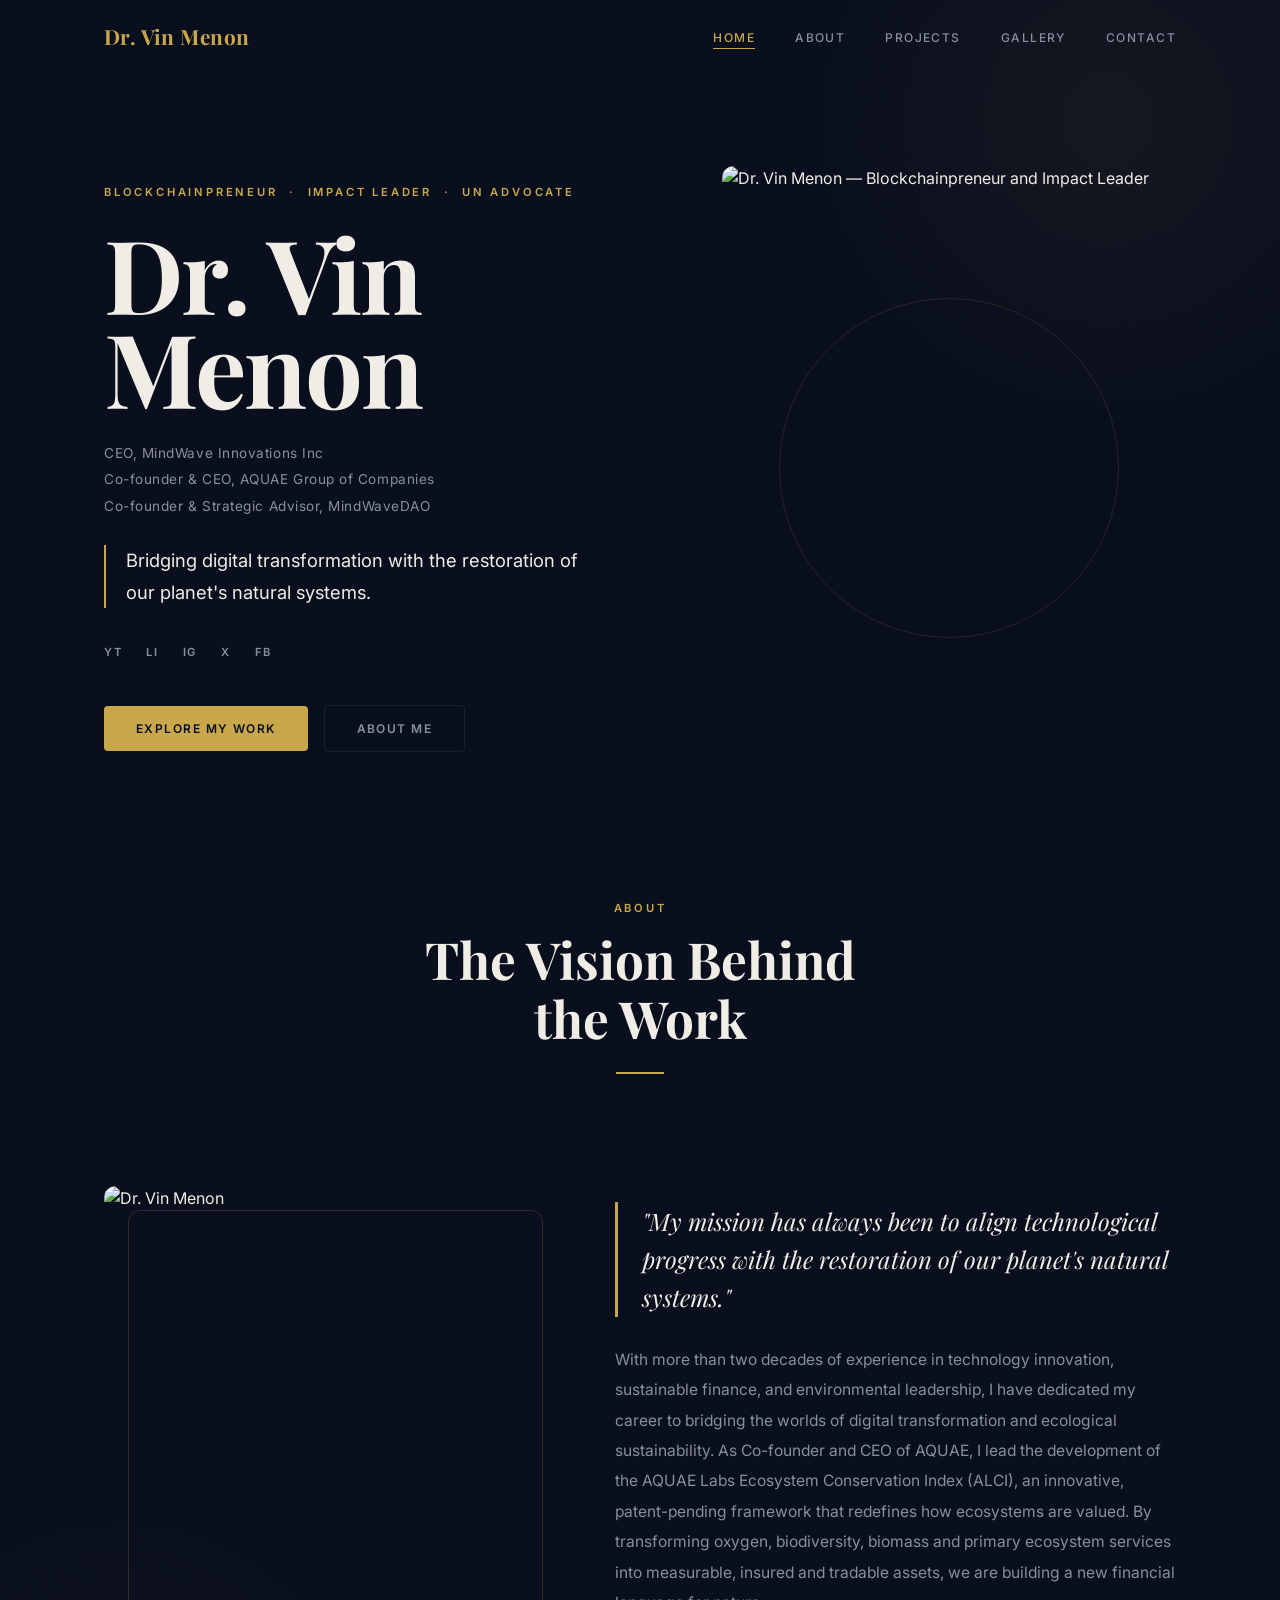
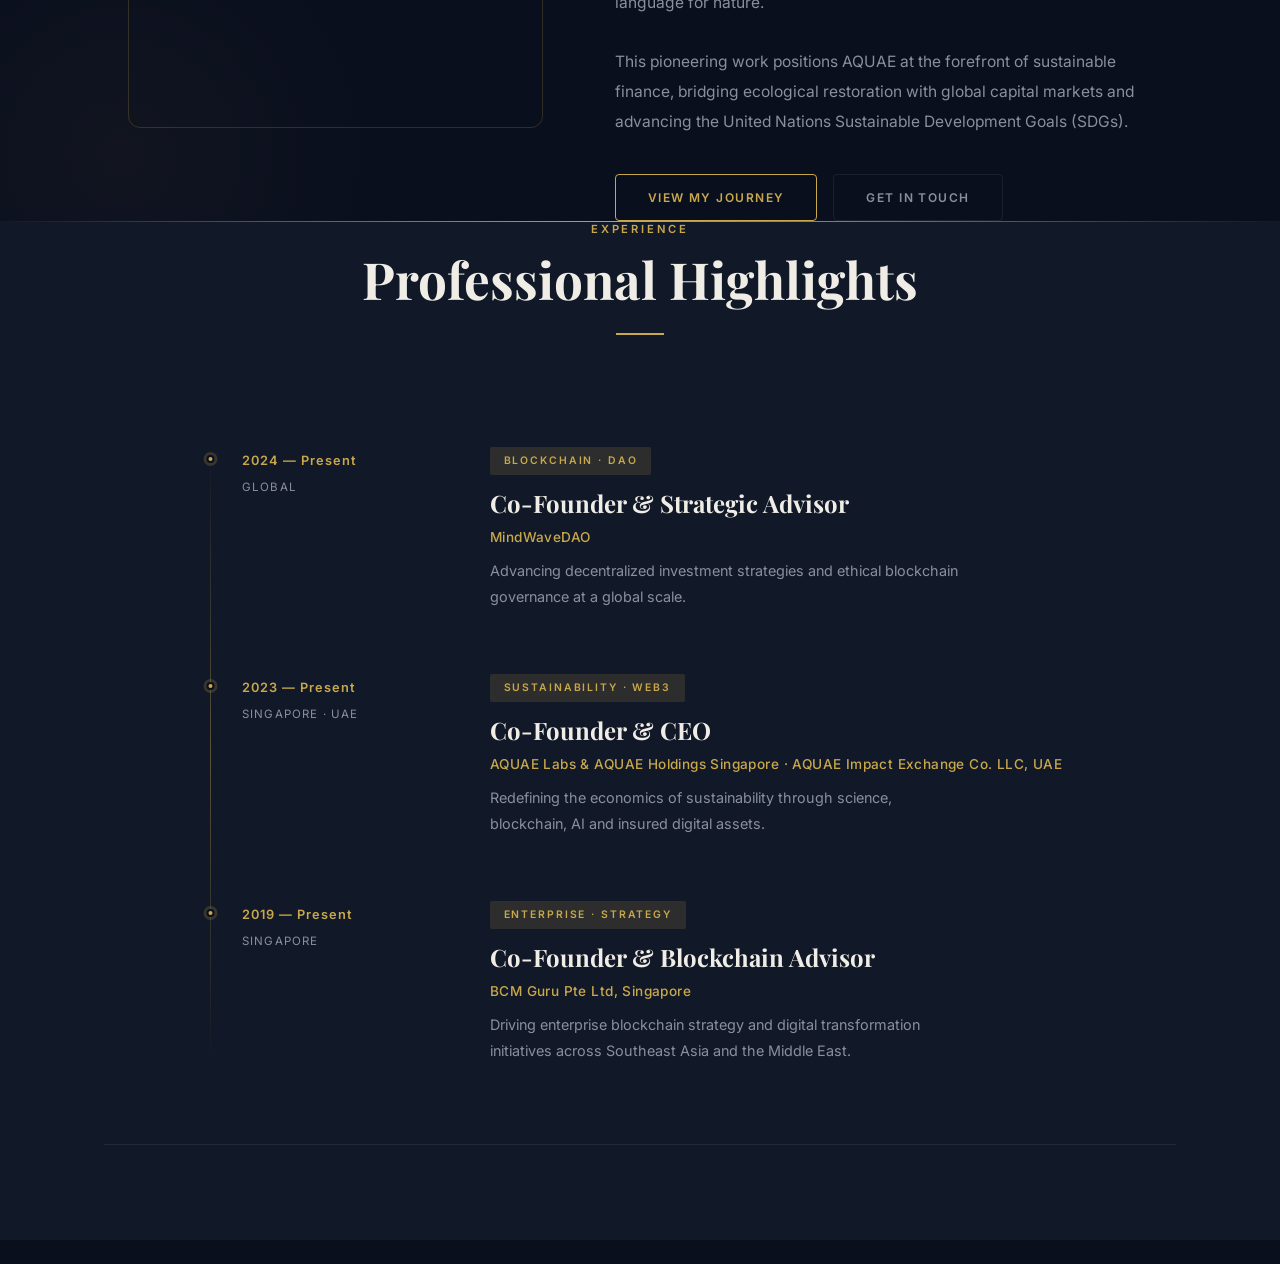
==== index.html @ 0d219081 "feat: add about section and professional highlights with timeline layout" ====
<!-- Dr. Vin Menon Website — index.html -->
<!-- Django template conversion: update links and static paths later -->
<!DOCTYPE html>
<html lang="en">
<head>
  <meta charset="UTF-8">
  <meta name="viewport" content="width=device-width, initial-scale=1.0">
  <meta name="description" content="Dr. Vin Menon — Blockchainpreneur, Impact Leader, and UN Advocate bridging digital transformation with ecological sustainability.">
  <title>Dr. Vin Menon</title>
  <link rel="stylesheet" href="css/base.css">
  <link rel="stylesheet" href="css/layout.css">
  <link rel="stylesheet" href="css/components.css">
  <link rel="stylesheet" href="css/sections.css">
  <link rel="stylesheet" href="css/animations.css">
</head>
<body>

  <header id="site-header">
    <nav class="navbar">
      <div class="navbar__inner container flex-between">

        <a href="index.html" class="navbar__logo">
          Dr. Vin Menon
        </a>

        <ul class="navbar__links">
          <li><a href="#hero" class="navbar__link">Home</a></li>
          <li><a href="#about" class="navbar__link">About</a></li>
          <li><a href="#projects" class="navbar__link">Projects</a></li>
          <li><a href="#gallery" class="navbar__link">Gallery</a></li>
          <li><a href="#site-footer" class="navbar__link">Contact</a></li>
        </ul>

        <button class="navbar__toggle" aria-label="Toggle menu"
        aria-expanded="false">
          <span></span>
          <span></span>
          <span></span>
        </button>

      </div>
    </nav>
  </header>

  <main>

    <section id="hero">
      <div class="hero__inner container">

        <div class="hero__content">

          <span class="hero__eyebrow section-label">
            Blockchainpreneur &nbsp;·&nbsp; Impact Leader &nbsp;·&nbsp; UN Advocate
          </span>

          <h1 class="hero__name">
            Dr. Vin<br>Menon
          </h1>

          <div class="hero__roles">
            <p>CEO, MindWave Innovations Inc</p>
            <p>Co-founder &amp; CEO, AQUAE Group of Companies</p>
            <p>Co-founder &amp; Strategic Advisor, MindWaveDAO</p>
          </div>

          <p class="hero__tagline">
            Bridging digital transformation with the restoration
            of our planet's natural systems.
          </p>

          <div class="hero__socials">
            <a href="https://youtube.com" target="_blank"
               rel="noopener" class="hero__social-link"
               aria-label="YouTube">YT</a>
            <a href="https://linkedin.com" target="_blank"
               rel="noopener" class="hero__social-link"
               aria-label="LinkedIn">LI</a>
            <a href="https://instagram.com" target="_blank"
               rel="noopener" class="hero__social-link"
               aria-label="Instagram">IG</a>
            <a href="https://x.com" target="_blank"
               rel="noopener" class="hero__social-link"
               aria-label="X">X</a>
            <a href="https://facebook.com" target="_blank"
               rel="noopener" class="hero__social-link"
               aria-label="Facebook">FB</a>
          </div>

          <div class="hero__cta">
            <a href="#projects" class="btn btn--primary">Explore My Work</a>
            <a href="#about" class="btn btn--ghost">About Me</a>
          </div>

        </div>

        <div class="hero__visual">
          <div class="hero__image-frame image-frame">
            <img
              src="assets/images/hero/portrait.jpg"
              alt="Dr. Vin Menon — Blockchainpreneur and Impact Leader"
            >
          </div>
          <div class="hero__accent-ring"></div>
        </div>

      </div>
    </section>

    <section id="about">
      <div class="about__inner container">

        <div class="about__header reveal-group">
          <span class="section-label reveal">About</span>
          <h2 class="section-title reveal">The Vision Behind<br>the Work</h2>
          <div class="divider reveal"></div>
        </div>

        <div class="about__body">

          <div class="about__image reveal">
            <div class="image-frame">
              <img
                src="assets/images/about/photo.jpg"
                alt="Dr. Vin Menon"
              >
            </div>
          </div>

          <div class="about__text">

            <blockquote class="about__pull-quote reveal">
              "My mission has always been to align technological
              progress with the restoration of our planet's
              natural systems."
            </blockquote>

            <p class="about__bio reveal">
              With more than two decades of experience in technology
              innovation, sustainable finance, and environmental
              leadership, I have dedicated my career to bridging
              the worlds of digital transformation and ecological
              sustainability. As Co-founder and CEO of AQUAE, I lead
              the development of the AQUAE Labs Ecosystem Conservation
              Index (ALCI), an innovative, patent-pending framework
              that redefines how ecosystems are valued. By transforming
              oxygen, biodiversity, biomass and primary ecosystem
              services into measurable, insured and tradable assets,
              we are building a new financial language for nature.
            </p>

            <p class="about__bio reveal">
              This pioneering work positions AQUAE at the forefront
              of sustainable finance, bridging ecological restoration
              with global capital markets and advancing the United
              Nations Sustainable Development Goals (SDGs).
            </p>

            <div class="about__cta reveal">
              <a href="#highlights" class="btn btn--outline">
                View My Journey
              </a>
              <a href="#site-footer" class="btn btn--ghost">
                Get In Touch
              </a>
            </div>

          </div>

        </div>

      </div>
    </section>

    <section id="highlights">
      <div class="highlights__inner container">

        <div class="highlights__header reveal-group">
          <span class="section-label reveal">Experience</span>
          <h2 class="section-title reveal">Professional Highlights</h2>
          <div class="divider reveal"></div>
        </div>

        <div class="highlights__timeline">

          <div class="highlight__item reveal">
            <div class="highlight__meta">
              <span class="highlight__year">2024 — Present</span>
              <span class="highlight__location">Global</span>
            </div>
            <div class="highlight__body">
              <span class="tag">Blockchain · DAO</span>
              <h3 class="highlight__role">
                Co-Founder &amp; Strategic Advisor
              </h3>
              <p class="highlight__org">MindWaveDAO</p>
              <p class="highlight__desc">
                Advancing decentralized investment strategies and
                ethical blockchain governance at a global scale.
              </p>
            </div>
          </div>

          <div class="highlight__item reveal">
            <div class="highlight__meta">
              <span class="highlight__year">2023 — Present</span>
              <span class="highlight__location">Singapore · UAE</span>
            </div>
            <div class="highlight__body">
              <span class="tag">Sustainability · Web3</span>
              <h3 class="highlight__role">
                Co-Founder &amp; CEO
              </h3>
              <p class="highlight__org">
                AQUAE Labs &amp; AQUAE Holdings Singapore ·
                AQUAE Impact Exchange Co. LLC, UAE
              </p>
              <p class="highlight__desc">
                Redefining the economics of sustainability through
                science, blockchain, AI and insured digital assets.
              </p>
            </div>
          </div>

          <div class="highlight__item reveal">
            <div class="highlight__meta">
              <span class="highlight__year">2019 — Present</span>
              <span class="highlight__location">Singapore</span>
            </div>
            <div class="highlight__body">
              <span class="tag">Enterprise · Strategy</span>
              <h3 class="highlight__role">
                Co-Founder &amp; Blockchain Advisor
              </h3>
              <p class="highlight__org">BCM Guru Pte Ltd, Singapore</p>
              <p class="highlight__desc">
                Driving enterprise blockchain strategy and
                digital transformation initiatives across
                Southeast Asia and the Middle East.
              </p>
            </div>
          </div>

        </div>

        <div class="highlights__cta reveal-group">
          <a href="#" class="btn btn--ghost reveal">
            Academic Credentials
          </a>
          <a href="#" class="btn btn--ghost reveal">
            Global Leadership Journey
          </a>
          <a href="#" class="btn btn--ghost reveal">
            Speaking Engagements
          </a>
        </div>

      </div>
    </section>

    <section id="projects">
      <!-- Projects and Ventures section -->
    </section>

    <section id="book">
      <!-- Book section -->
    </section>

    <section id="perspectives">
      <!-- Strategic Perspectives section -->
    </section>

    <section id="gallery">
      <!-- Gallery section -->
    </section>

  </main>

  <footer id="site-footer">
    <!-- Footer will go here -->
  </footer>

  <script src="js/navbar.js" defer></script>
  <script src="js/animations.js" defer></script>
  <script src="js/main.js" defer></script>

</body>
</html>
---- css/base.css ----
/* Dr. Vin Menon Website — Base Styles & CSS Variables */

@import url('https://fonts.googleapis.com/css2?family=Playfair+Display:wght@400;700&family=Inter:wght@400;500;600&display=swap');

:root {
  --color-bg: #0A0F1E;
  --color-surface: #111827;
  --color-surface-2: #1A2235;
  --color-accent: #C9A84C;
  --color-accent-muted: rgba(201, 168, 76, 0.15);
  --color-text: #F0EDE6;
  --color-muted: #8A8F9E;
  --color-border: rgba(255, 255, 255, 0.07);
  --font-serif: 'Playfair Display', Georgia, serif;
  --font-sans: 'Inter', system-ui, sans-serif;
  --transition-base: 0.3s ease;
  --transition-slow: 0.6s ease;
  --radius-sm: 4px;
  --radius-md: 12px;
  --radius-lg: 24px;
  --container-max: 1200px;
  --section-padding: clamp(5rem, 10vw, 9rem);
}

*,
*::before,
*::after {
  box-sizing: border-box;
  margin: 0;
  padding: 0;
}

html {
  height: 100%;
  scroll-behavior: smooth;
}

body {
  background: var(--color-bg);
  color: var(--color-text);
  font-family: var(--font-sans);
  line-height: 1.6;
  -webkit-font-smoothing: antialiased;
  min-height: 100vh;
}

img {
  display: block;
  max-width: 100%;
  height: auto;
}

a {
  color: inherit;
  text-decoration: none;
}
---- css/layout.css ----
/* Dr. Vin Menon Website — Layout Utilities */

.container {
  max-width: var(--container-max);
  margin-inline: auto;
  padding-inline: clamp(1.5rem, 5vw, 4rem);
}

.section {
  padding-block: var(--section-padding);
}

.grid-2 {
  display: grid;
  grid-template-columns: repeat(2, 1fr);
  gap: 2rem;
}

.grid-3 {
  display: grid;
  grid-template-columns: repeat(3, 1fr);
  gap: 2rem;
}

.flex-center {
  display: flex;
  align-items: center;
  justify-content: center;
}

.flex-between {
  display: flex;
  align-items: center;
  justify-content: space-between;
}

.flex-col {
  display: flex;
  flex-direction: column;
}

@media (max-width: 768px) {
  .grid-2,
  .grid-3 {
    grid-template-columns: 1fr;
  }
}

@media (max-width: 480px) {
  .container {
    padding-inline: 1.25rem;
  }
}
---- css/components.css ----
/* Dr. Vin Menon Website — Reusable Components */

.btn {
  display: inline-flex;
  align-items: center;
  justify-content: center;
  gap: 0.5rem;
  padding: 0.8rem 2rem;
  font-family: var(--font-sans);
  font-size: 0.75rem;
  font-weight: 600;
  letter-spacing: 0.12em;
  text-transform: uppercase;
  border-radius: var(--radius-sm);
  border: none;
  cursor: pointer;
  text-decoration: none;
  transition: all var(--transition-base);
  white-space: nowrap;
}

.btn--primary {
  background: var(--color-accent);
  color: #0A0F1E;
}

.btn--primary:hover {
  filter: brightness(1.1);
  transform: translateY(-2px);
}

.btn--outline {
  background: transparent;
  color: var(--color-accent);
  border: 1px solid var(--color-accent);
}

.btn--outline:hover {
  background: var(--color-accent);
  color: #0A0F1E;
}

.btn--ghost {
  background: transparent;
  color: var(--color-muted);
  border: 1px solid var(--color-border);
}

.btn--ghost:hover {
  border-color: var(--color-text);
  color: var(--color-text);
}

.section-label {
  display: block;
  font-size: 0.7rem;
  font-weight: 600;
  letter-spacing: 0.25em;
  text-transform: uppercase;
  color: var(--color-accent);
  margin-bottom: 0.75rem;
}

.section-title {
  font-family: var(--font-serif);
  font-size: clamp(2rem, 4vw, 3.2rem);
  font-weight: 700;
  color: var(--color-text);
  line-height: 1.15;
  margin-bottom: 1.5rem;
}

.section-subtitle {
  font-size: 1rem;
  color: var(--color-muted);
  max-width: 55ch;
  line-height: 1.8;
}

.image-frame {
  overflow: hidden;
  border-radius: var(--radius-md);
  width: 100%;
  height: 100%;
}

.image-frame img {
  width: 100%;
  height: 100%;
  object-fit: cover;
  display: block;
  transition: transform var(--transition-slow);
}

.image-frame:hover img {
  transform: scale(1.04);
}

.tag {
  display: inline-block;
  font-size: 0.65rem;
  font-weight: 600;
  letter-spacing: 0.18em;
  text-transform: uppercase;
  color: var(--color-accent);
  background: var(--color-accent-muted);
  padding: 0.35rem 0.85rem;
  border-radius: 2px;
}

.divider {
  width: 48px;
  height: 2px;
  background: var(--color-accent);
  margin-bottom: 2rem;
}
---- css/sections.css ----
/* Dr. Vin Menon Website — Section Styles */

.navbar {
  position: fixed;
  top: 0;
  left: 0;
  width: 100%;
  z-index: 100;
  padding-block: 1.25rem;
  transition: background var(--transition-base),
              box-shadow var(--transition-base),
              padding var(--transition-base);
}

.navbar--scrolled {
  background: rgba(10, 15, 30, 0.92);
  backdrop-filter: blur(12px);
  -webkit-backdrop-filter: blur(12px);
  box-shadow: 0 1px 0 var(--color-border);
  padding-block: 0.9rem;
}

.navbar__inner {
  display: flex;
  align-items: center;
  justify-content: space-between;
}

.navbar__logo {
  font-family: var(--font-serif);
  font-size: 1.3rem;
  font-weight: 700;
  color: var(--color-accent);
  letter-spacing: 0.02em;
  text-decoration: none;
  transition: opacity var(--transition-base);
}

.navbar__logo:hover {
  opacity: 0.8;
}

.navbar__links {
  display: flex;
  align-items: center;
  gap: 2.5rem;
  list-style: none;
  margin: 0;
  padding: 0;
}

.navbar__link {
  font-size: 0.75rem;
  font-weight: 500;
  letter-spacing: 0.12em;
  text-transform: uppercase;
  color: var(--color-muted);
  text-decoration: none;
  position: relative;
  padding-bottom: 0.25rem;
  transition: color var(--transition-base);
}

.navbar__link::after {
  content: '';
  position: absolute;
  bottom: 0;
  left: 0;
  width: 0;
  height: 1px;
  background: var(--color-accent);
  transition: width var(--transition-base);
}

.navbar__link:hover {
  color: var(--color-text);
}

.navbar__link:hover::after {
  width: 100%;
}

.navbar__link.active {
  color: var(--color-accent);
}

.navbar__link.active::after {
  width: 100%;
}

.navbar__toggle {
  display: none;
  flex-direction: column;
  gap: 5px;
  background: none;
  border: none;
  cursor: pointer;
  padding: 0.25rem;
}

.navbar__toggle span {
  display: block;
  width: 24px;
  height: 1.5px;
  background: var(--color-text);
  transition: all var(--transition-base);
  transform-origin: center;
}

@media (max-width: 768px) {
  .navbar__links {
    display: none;
    position: fixed;
    top: 0;
    left: 0;
    width: 100%;
    height: 100vh;
    background: var(--color-bg);
    flex-direction: column;
    align-items: center;
    justify-content: center;
    gap: 2.5rem;
    z-index: 99;
  }

  .navbar__links--open {
    display: flex;
  }

  .navbar__link {
    font-size: 1.1rem;
  }

  .navbar__toggle {
    display: flex;
    z-index: 101;
  }
}

.navbar__toggle--open span:nth-child(1) {
  transform: rotate(45deg) translate(4.5px, 4.5px);
}

.navbar__toggle--open span:nth-child(2) {
  opacity: 0;
  transform: scaleX(0);
}

.navbar__toggle--open span:nth-child(3) {
  transform: rotate(-45deg) translate(4.5px, -4.5px);
}

/* ── Hero ─────────────────────────────────────────────────────────────── */

#hero {
  min-height: 100svh;
  display: flex;
  align-items: center;
  padding-top: 100px;
  padding-bottom: 4rem;
  position: relative;
  overflow: hidden;
}

#hero::before {
  content: '';
  position: absolute;
  top: -20%;
  right: -10%;
  width: 600px;
  height: 600px;
  background: radial-gradient(circle, rgba(201,168,76,0.06) 0%, transparent 70%);
  pointer-events: none;
}

.hero__inner {
  display: grid;
  grid-template-columns: 1.1fr 0.9fr;
  gap: 4rem;
  align-items: center;
  width: 100%;
}

.hero__content {
  display: flex;
  flex-direction: column;
  align-items: flex-start;
  gap: 0;
}

.hero__eyebrow {
  margin-bottom: 1.5rem;
}

.hero__name {
  font-family: var(--font-serif);
  font-size: clamp(3.8rem, 8vw, 7.5rem);
  font-weight: 700;
  line-height: 0.92;
  color: var(--color-text);
  margin-bottom: 1.75rem;
  letter-spacing: -0.02em;
}

.hero__roles {
  display: flex;
  flex-direction: column;
  gap: 0.3rem;
  margin-bottom: 1.75rem;
}

.hero__roles p {
  font-size: 0.85rem;
  color: var(--color-muted);
  letter-spacing: 0.04em;
}

.hero__tagline {
  font-size: clamp(1rem, 1.5vw, 1.15rem);
  color: var(--color-text);
  max-width: 42ch;
  line-height: 1.7;
  border-left: 2px solid var(--color-accent);
  padding-left: 1.25rem;
  margin-bottom: 2.25rem;
}

.hero__socials {
  display: flex;
  align-items: center;
  gap: 1.5rem;
  margin-bottom: 2.5rem;
}

.hero__social-link {
  font-size: 0.7rem;
  font-weight: 600;
  letter-spacing: 0.15em;
  color: var(--color-muted);
  text-transform: uppercase;
  text-decoration: none;
  transition: color var(--transition-base);
  position: relative;
  padding-bottom: 0.2rem;
}

.hero__social-link::after {
  content: '';
  position: absolute;
  bottom: 0;
  left: 0;
  width: 0;
  height: 1px;
  background: var(--color-accent);
  transition: width var(--transition-base);
}

.hero__social-link:hover {
  color: var(--color-accent);
}

.hero__social-link:hover::after {
  width: 100%;
}

.hero__cta {
  display: flex;
  align-items: center;
  gap: 1rem;
  flex-wrap: wrap;
}

.hero__visual {
  position: relative;
  display: flex;
  align-items: center;
  justify-content: center;
}

.hero__image-frame {
  width: 100%;
  max-width: 460px;
  aspect-ratio: 3 / 4;
  border-radius: var(--radius-md);
  overflow: hidden;
  position: relative;
  z-index: 2;
}

.hero__image-frame img {
  width: 100%;
  height: 100%;
  object-fit: cover;
  object-position: top center;
}

.hero__accent-ring {
  position: absolute;
  width: 340px;
  height: 340px;
  border-radius: 50%;
  border: 1px solid rgba(201, 168, 76, 0.15);
  top: 50%;
  left: 50%;
  transform: translate(-50%, -50%);
  z-index: 1;
}

@media (max-width: 1024px) {
  .hero__inner {
    grid-template-columns: 1fr 1fr;
    gap: 3rem;
  }
}

@media (max-width: 768px) {
  .hero__inner {
    grid-template-columns: 1fr;
    text-align: left;
  }

  .hero__visual {
    order: -1;
    max-width: 320px;
    margin-inline: auto;
  }

  .hero__image-frame {
    max-width: 100%;
    aspect-ratio: 4 / 3;
  }

  .hero__accent-ring {
    display: none;
  }
}

@media (max-width: 480px) {
  .hero__name {
    font-size: clamp(3rem, 12vw, 3.8rem);
  }

  .hero__cta {
    flex-direction: column;
    align-items: flex-start;
    width: 100%;
  }

  .hero__cta .btn {
    width: 100%;
    text-align: center;
  }
}

/* ── About ────────────────────────────────────────────────────────────── */

#about {
  position: relative;
  overflow: hidden;
}

#about::before {
  content: '';
  position: absolute;
  bottom: -20%;
  left: -10%;
  width: 500px;
  height: 500px;
  background: radial-gradient(circle, rgba(201,168,76,0.04) 0%, transparent 70%);
  pointer-events: none;
}

.about__header {
  text-align: center;
  margin-bottom: 5rem;
  display: flex;
  flex-direction: column;
  align-items: center;
}

.about__body {
  display: grid;
  grid-template-columns: 0.85fr 1.15fr;
  gap: 6rem;
  align-items: start;
}

.about__image {
  position: relative;
}

.about__image .image-frame {
  aspect-ratio: 4 / 5;
  border-radius: var(--radius-md);
  overflow: hidden;
}

.about__image::after {
  content: '';
  position: absolute;
  bottom: -1.5rem;
  right: -1.5rem;
  width: 100%;
  height: 100%;
  border: 1px solid rgba(201, 168, 76, 0.2);
  border-radius: var(--radius-md);
  z-index: -1;
}

.about__text {
  display: flex;
  flex-direction: column;
  gap: 1.75rem;
  padding-top: 1rem;
}

.about__pull-quote {
  font-family: var(--font-serif);
  font-size: clamp(1.2rem, 2vw, 1.5rem);
  font-style: italic;
  color: var(--color-text);
  line-height: 1.6;
  border-left: 3px solid var(--color-accent);
  padding-left: 1.5rem;
  margin: 0;
}

.about__bio {
  font-size: 0.975rem;
  color: var(--color-muted);
  line-height: 1.95;
  margin: 0;
}

.about__cta {
  display: flex;
  align-items: center;
  gap: 1rem;
  flex-wrap: wrap;
  padding-top: 0.5rem;
}

@media (max-width: 1024px) {
  .about__body {
    grid-template-columns: 1fr 1fr;
    gap: 4rem;
  }
}

@media (max-width: 768px) {
  .about__body {
    grid-template-columns: 1fr;
    gap: 3rem;
  }

  .about__image {
    max-width: 380px;
    margin-inline: auto;
    width: 100%;
  }

  .about__image::after {
    display: none;
  }

  .about__header {
    text-align: left;
    align-items: flex-start;
  }
}

@media (max-width: 480px) {
  .about__cta {
    flex-direction: column;
    align-items: flex-start;
    width: 100%;
  }

  .about__cta .btn {
    width: 100%;
    text-align: center;
  }
}

/* ── Highlights ───────────────────────────────────────────────────────── */

#highlights {
  position: relative;
  background: var(--color-surface);
}

#highlights::after {
  content: '';
  position: absolute;
  top: 0;
  left: 0;
  right: 0;
  height: 1px;
  background: linear-gradient(
    to right,
    transparent,
    var(--color-accent),
    transparent
  );
}

.highlights__header {
  text-align: center;
  margin-bottom: 5rem;
  display: flex;
  flex-direction: column;
  align-items: center;
}

.highlights__timeline {
  position: relative;
  max-width: 860px;
  margin-inline: auto;
  padding-left: 2rem;
}

.highlights__timeline::before {
  content: '';
  position: absolute;
  top: 0;
  left: 0;
  width: 1px;
  height: 100%;
  background: linear-gradient(
    to bottom,
    transparent,
    rgba(201, 168, 76, 0.4),
    transparent
  );
}

.highlight__item {
  position: relative;
  display: grid;
  grid-template-columns: 200px 1fr;
  gap: 3rem;
  padding-bottom: 4rem;
  align-items: start;
  transition: transform var(--transition-base);
}

.highlight__item:hover {
  transform: translateX(6px);
}

.highlight__item::before {
  content: '';
  position: absolute;
  left: -2rem;
  top: 0.5rem;
  width: 8px;
  height: 8px;
  border-radius: 50%;
  background: var(--color-accent);
  border: 2px solid var(--color-bg);
  box-shadow: 0 0 0 3px rgba(201, 168, 76, 0.2);
  transform: translateX(-3.5px);
}

.highlight__item:last-child {
  padding-bottom: 0;
}

.highlight__meta {
  display: flex;
  flex-direction: column;
  gap: 0.4rem;
  padding-top: 0.25rem;
}

.highlight__year {
  font-size: 0.8rem;
  font-weight: 600;
  color: var(--color-accent);
  letter-spacing: 0.08em;
}

.highlight__location {
  font-size: 0.72rem;
  color: var(--color-muted);
  letter-spacing: 0.1em;
  text-transform: uppercase;
}

.highlight__body {
  display: flex;
  flex-direction: column;
  gap: 0.6rem;
}

.highlight__body .tag {
  align-self: flex-start;
  margin-bottom: 0.25rem;
}

.highlight__role {
  font-family: var(--font-serif);
  font-size: clamp(1.2rem, 2vw, 1.5rem);
  font-weight: 700;
  color: var(--color-text);
  line-height: 1.2;
}

.highlight__org {
  font-size: 0.85rem;
  color: var(--color-accent);
  font-weight: 500;
  letter-spacing: 0.03em;
}

.highlight__desc {
  font-size: 0.9rem;
  color: var(--color-muted);
  line-height: 1.8;
  max-width: 52ch;
}

.highlights__cta {
  display: flex;
  align-items: center;
  justify-content: center;
  gap: 1rem;
  flex-wrap: wrap;
  margin-top: 5rem;
  padding-top: 3rem;
  border-top: 1px solid var(--color-border);
}

@media (max-width: 768px) {
  .highlights__timeline {
    padding-left: 1.5rem;
  }

  .highlight__item {
    grid-template-columns: 1fr;
    gap: 0.75rem;
    padding-bottom: 3rem;
  }

  .highlight__item::before {
    transform: translateX(-3px);
  }

  .highlight__meta {
    flex-direction: row;
    align-items: center;
    gap: 1rem;
  }

  .highlights__cta {
    flex-direction: column;
    align-items: stretch;
  }

  .highlights__cta .btn {
    text-align: center;
  }
}

@media (max-width: 480px) {
  .highlights__timeline {
    padding-left: 1.25rem;
  }

  .highlight__item {
    padding-bottom: 2.5rem;
  }

  .highlight__meta {
    flex-direction: column;
    align-items: flex-start;
    gap: 0.3rem;
  }
}
---- css/animations.css ----
/* Dr. Vin Menon Website — Animations */

@keyframes fadeUp {
  from {
    opacity: 0;
    transform: translateY(28px);
  }
  to {
    opacity: 1;
    transform: translateY(0);
  }
}

@keyframes fadeIn {
  from {
    opacity: 0;
  }
  to {
    opacity: 1;
  }
}

@keyframes scaleIn {
  from {
    opacity: 0;
    transform: scale(0.96);
  }
  to {
    opacity: 1;
    transform: scale(1);
  }
}

.reveal {
  opacity: 0;
  transform: translateY(24px);
  transition: opacity 0.7s ease, transform 0.7s ease;
}

.reveal.revealed {
  opacity: 1;
  transform: translateY(0);
}

.reveal-group .reveal:nth-child(1) { transition-delay: 0s; }
.reveal-group .reveal:nth-child(2) { transition-delay: 0.1s; }
.reveal-group .reveal:nth-child(3) { transition-delay: 0.2s; }
.reveal-group .reveal:nth-child(4) { transition-delay: 0.3s; }
.reveal-group .reveal:nth-child(5) { transition-delay: 0.4s; }

body.loaded .hero__eyebrow {
  animation: fadeUp 0.7s ease forwards;
  animation-delay: 0.1s;
  opacity: 0;
}

body.loaded .hero__name {
  animation: fadeUp 0.7s ease forwards;
  animation-delay: 0.25s;
  opacity: 0;
}

body.loaded .hero__roles {
  animation: fadeUp 0.7s ease forwards;
  animation-delay: 0.4s;
  opacity: 0;
}

body.loaded .hero__tagline {
  animation: fadeUp 0.7s ease forwards;
  animation-delay: 0.52s;
  opacity: 0;
}

body.loaded .hero__socials {
  animation: fadeUp 0.7s ease forwards;
  animation-delay: 0.64s;
  opacity: 0;
}

body.loaded .hero__cta {
  animation: fadeUp 0.7s ease forwards;
  animation-delay: 0.76s;
  opacity: 0;
}

body.loaded .hero__visual {
  animation: scaleIn 0.9s ease forwards;
  animation-delay: 0.3s;
  opacity: 0;
}
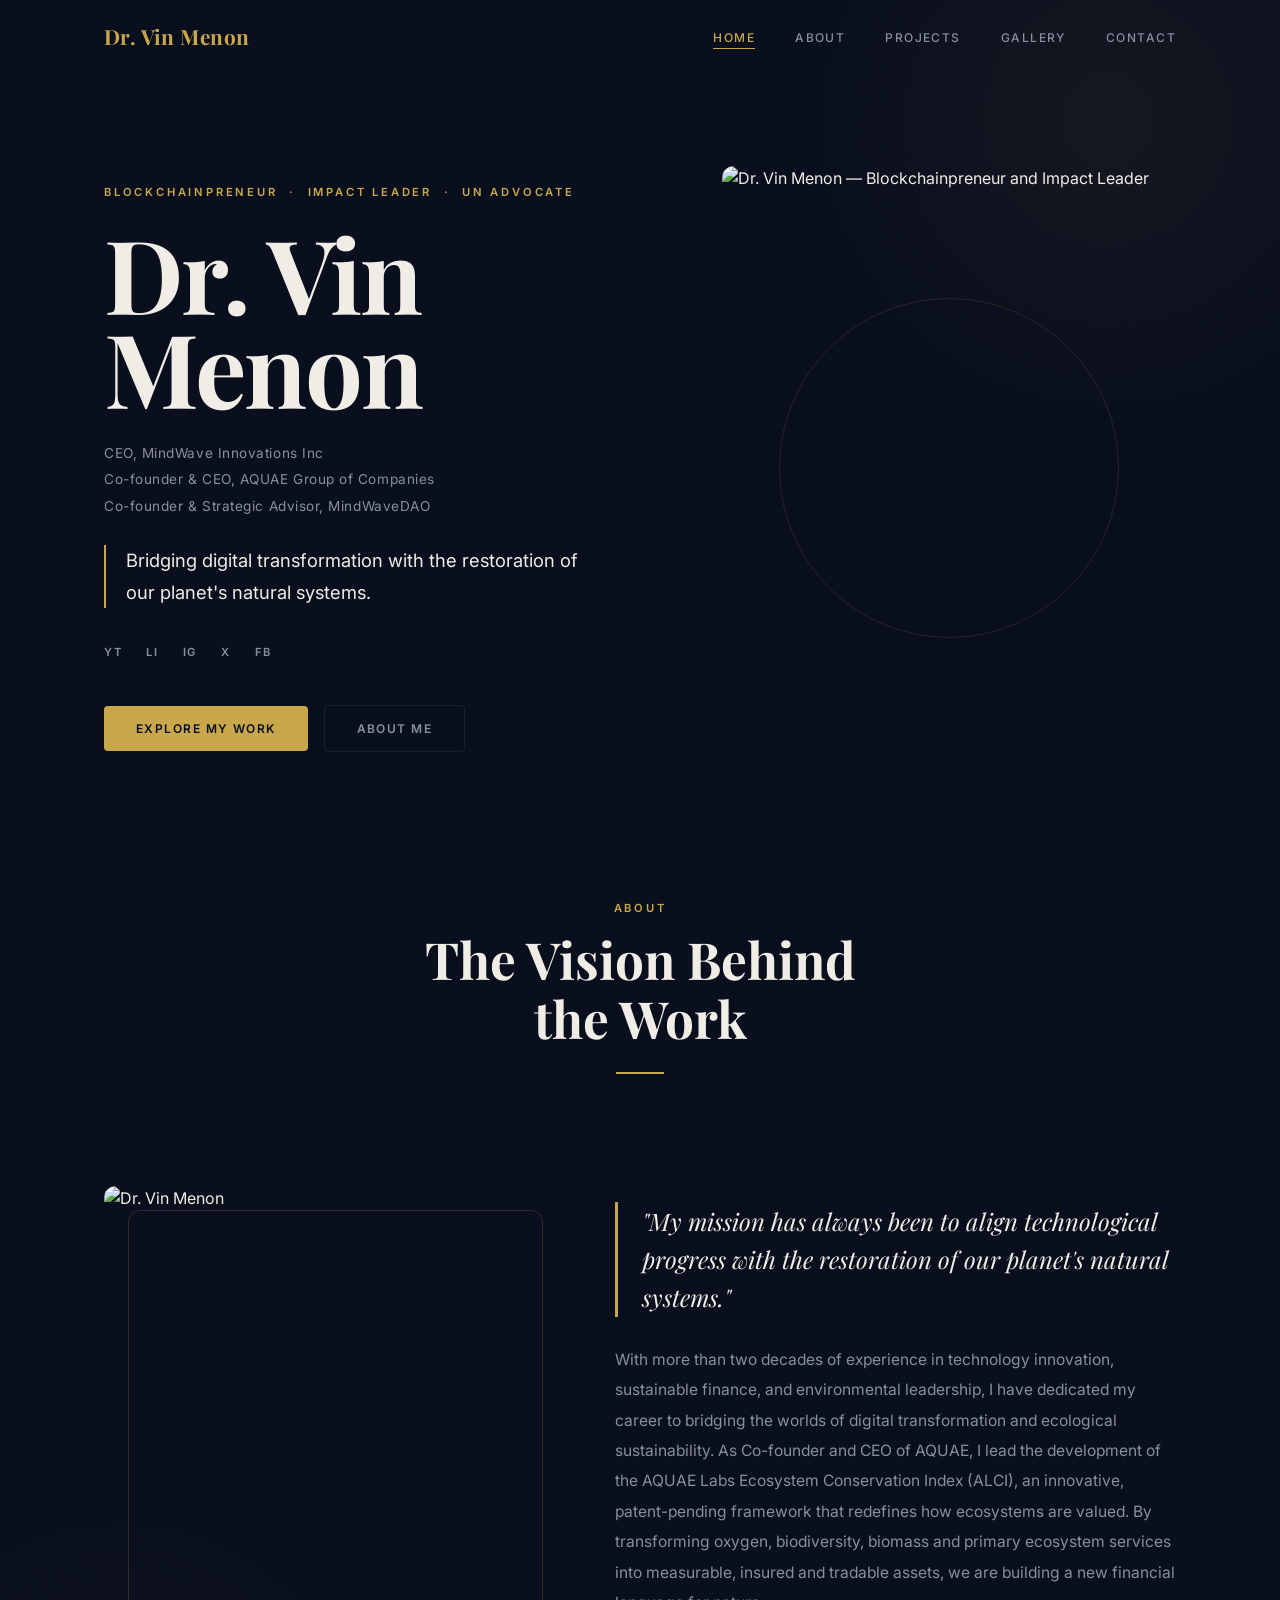
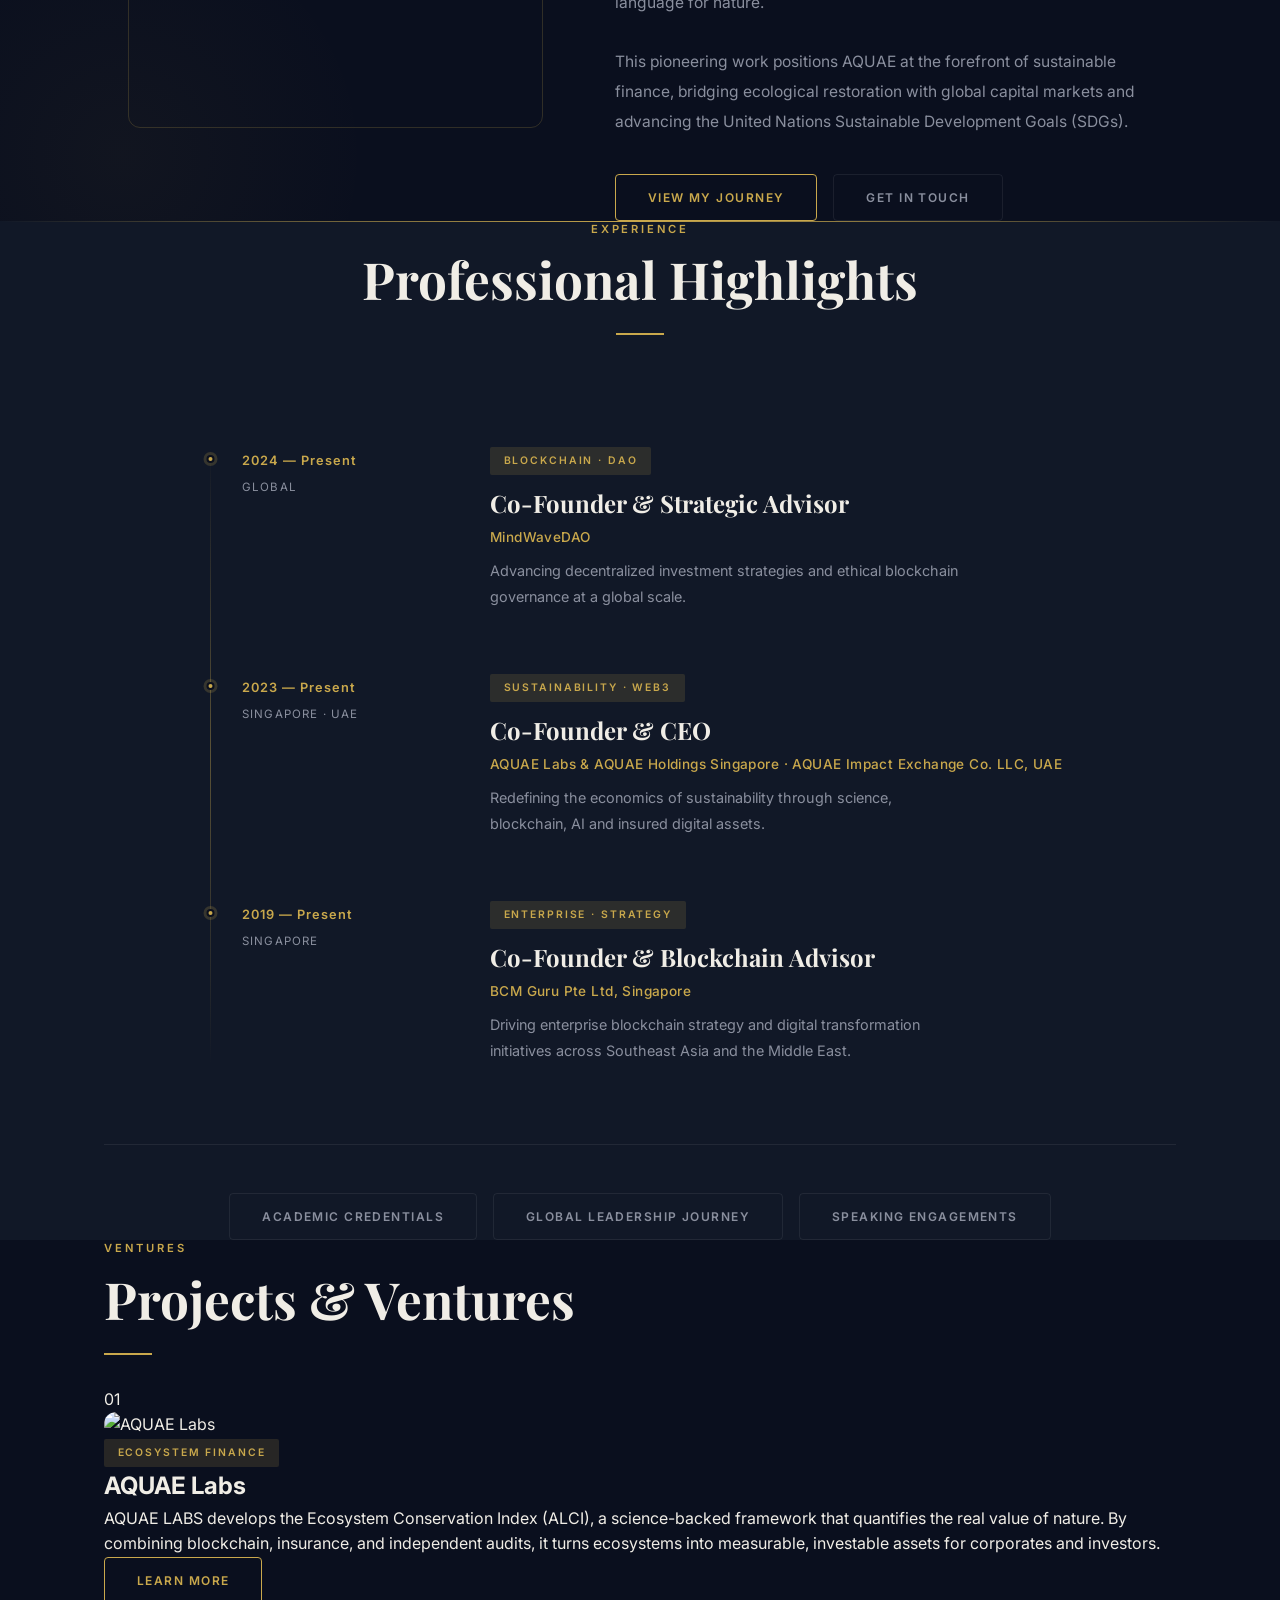
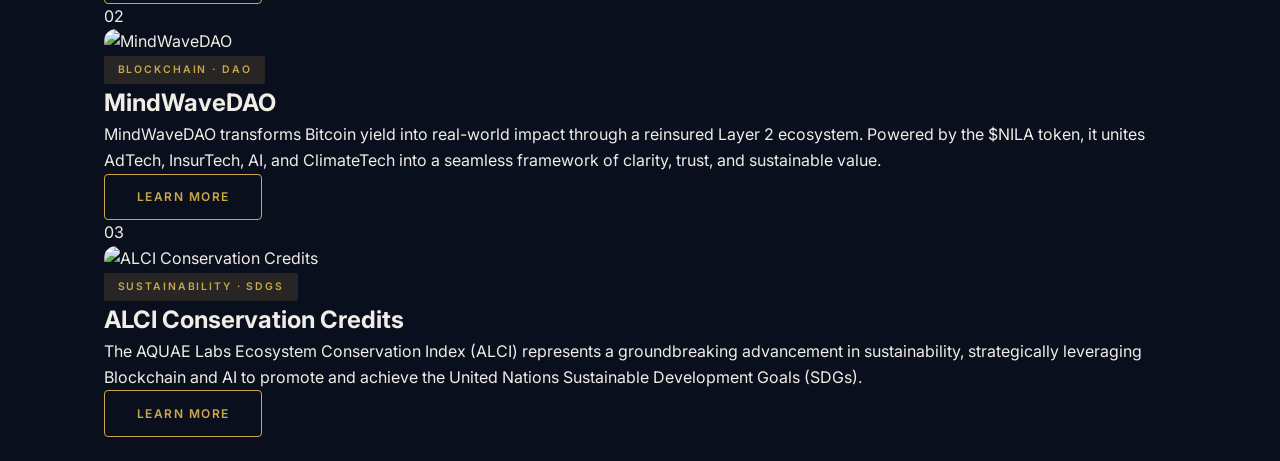
==== commit 5d149036: "feat: add projects section with editorial index layout and alternating grid" ====
--- a/index.html
+++ b/index.html
@@ -258,7 +258,98 @@
     </section>
 
     <section id="projects">
-      <!-- Projects and Ventures section -->
+      <div class="projects__inner container">
+
+        <div class="projects__header reveal-group">
+          <span class="section-label reveal">Ventures</span>
+          <h2 class="section-title reveal">Projects &amp; Ventures</h2>
+          <div class="divider reveal"></div>
+        </div>
+
+        <div class="projects__list">
+
+          <div class="project__block reveal">
+            <span class="project__index">01</span>
+            <div class="project__content">
+              <div class="project__image">
+                <div class="image-frame">
+                  <img
+                    src="assets/images/projects/aquae-labs.jpg"
+                    alt="AQUAE Labs"
+                  >
+                </div>
+              </div>
+              <div class="project__info">
+                <span class="tag">Ecosystem Finance</span>
+                <h2 class="project__title">AQUAE Labs</h2>
+                <p class="project__desc">
+                  AQUAE LABS develops the Ecosystem Conservation
+                  Index (ALCI), a science-backed framework that
+                  quantifies the real value of nature. By combining
+                  blockchain, insurance, and independent audits, it
+                  turns ecosystems into measurable, investable assets
+                  for corporates and investors.
+                </p>
+                <a href="#" class="btn btn--outline">Learn More</a>
+              </div>
+            </div>
+          </div>
+
+          <div class="project__block reveal">
+            <span class="project__index">02</span>
+            <div class="project__content">
+              <div class="project__image">
+                <div class="image-frame">
+                  <img
+                    src="assets/images/projects/mindwavedao.jpg"
+                    alt="MindWaveDAO"
+                  >
+                </div>
+              </div>
+              <div class="project__info">
+                <span class="tag">Blockchain · DAO</span>
+                <h2 class="project__title">MindWaveDAO</h2>
+                <p class="project__desc">
+                  MindWaveDAO transforms Bitcoin yield into real-world
+                  impact through a reinsured Layer 2 ecosystem. Powered
+                  by the $NILA token, it unites AdTech, InsurTech, AI,
+                  and ClimateTech into a seamless framework of clarity,
+                  trust, and sustainable value.
+                </p>
+                <a href="#" class="btn btn--outline">Learn More</a>
+              </div>
+            </div>
+          </div>
+
+          <div class="project__block reveal">
+            <span class="project__index">03</span>
+            <div class="project__content">
+              <div class="project__image">
+                <div class="image-frame">
+                  <img
+                    src="assets/images/projects/alci-credits.jpg"
+                    alt="ALCI Conservation Credits"
+                  >
+                </div>
+              </div>
+              <div class="project__info">
+                <span class="tag">Sustainability · SDGs</span>
+                <h2 class="project__title">ALCI Conservation Credits</h2>
+                <p class="project__desc">
+                  The AQUAE Labs Ecosystem Conservation Index (ALCI)
+                  represents a groundbreaking advancement in
+                  sustainability, strategically leveraging Blockchain
+                  and AI to promote and achieve the United Nations
+                  Sustainable Development Goals (SDGs).
+                </p>
+                <a href="#" class="btn btn--outline">Learn More</a>
+              </div>
+            </div>
+          </div>
+
+        </div>
+
+      </div>
     </section>
 
     <section id="book">
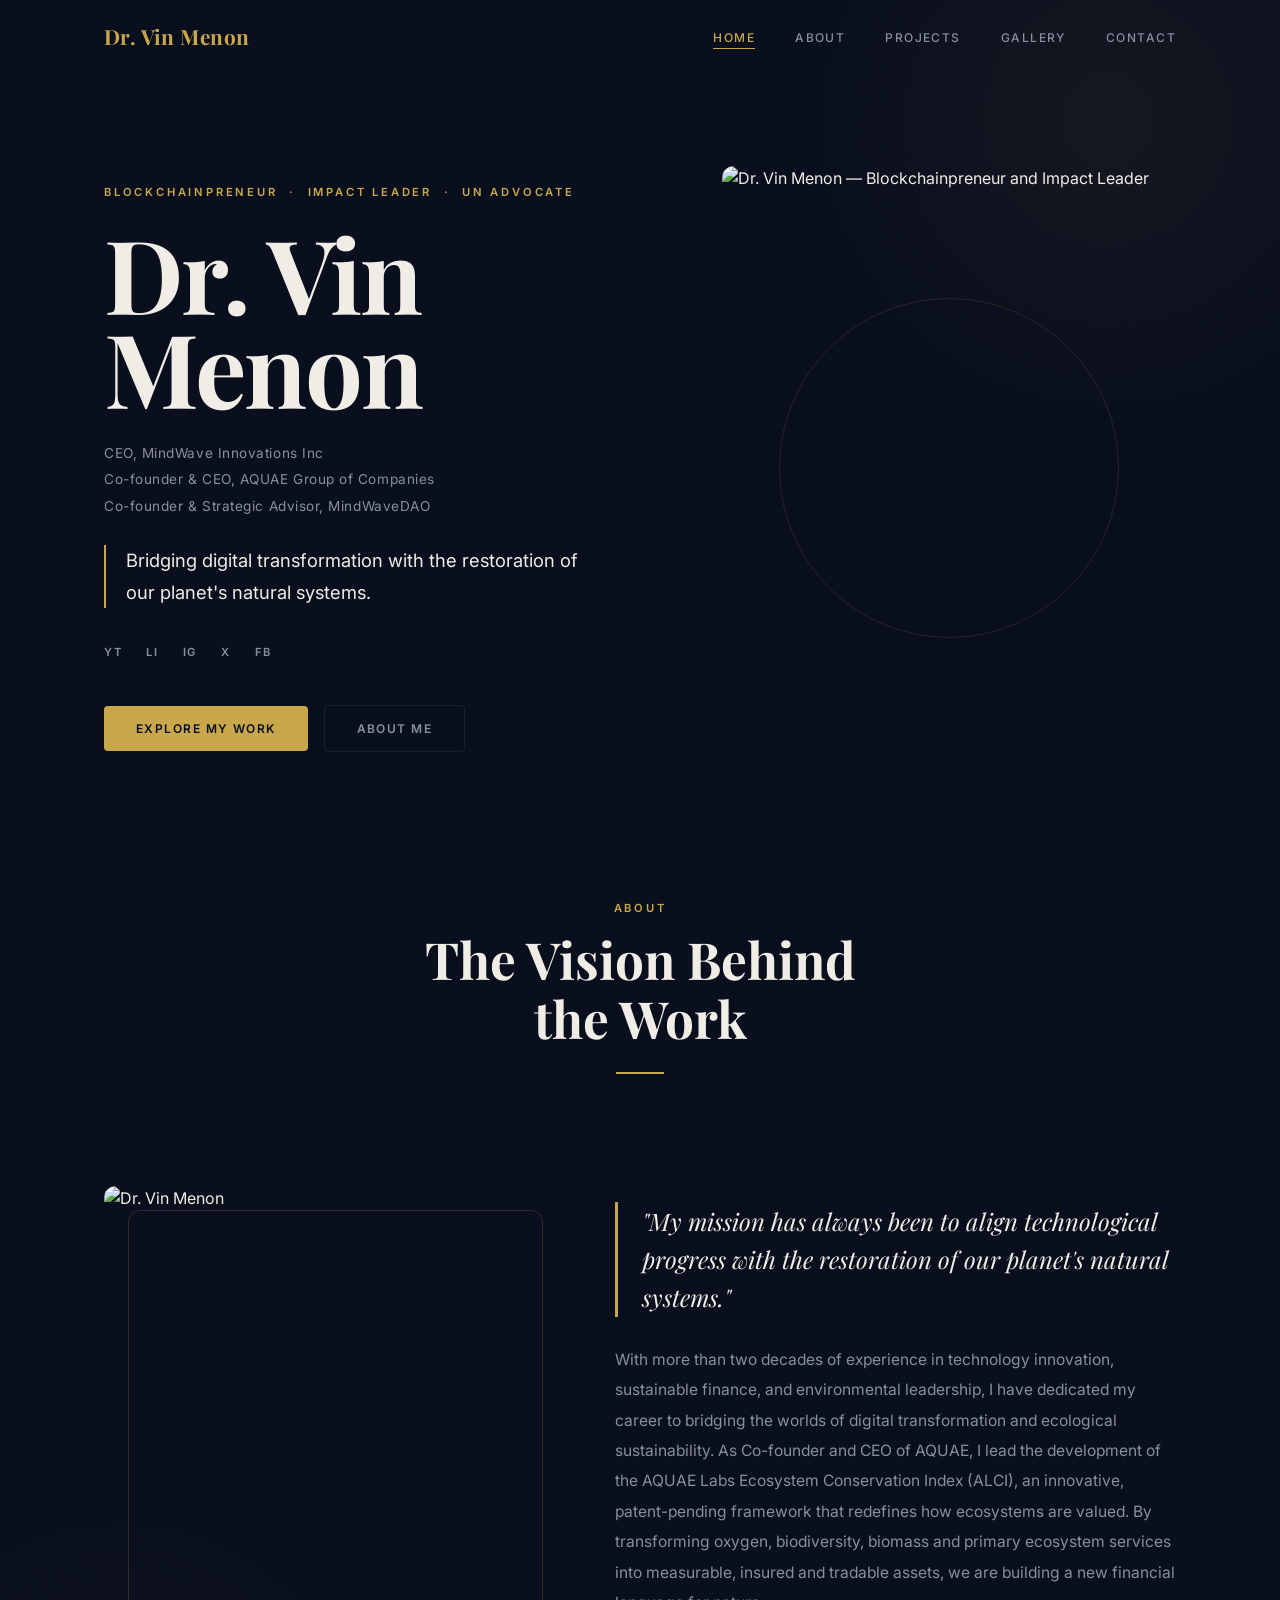
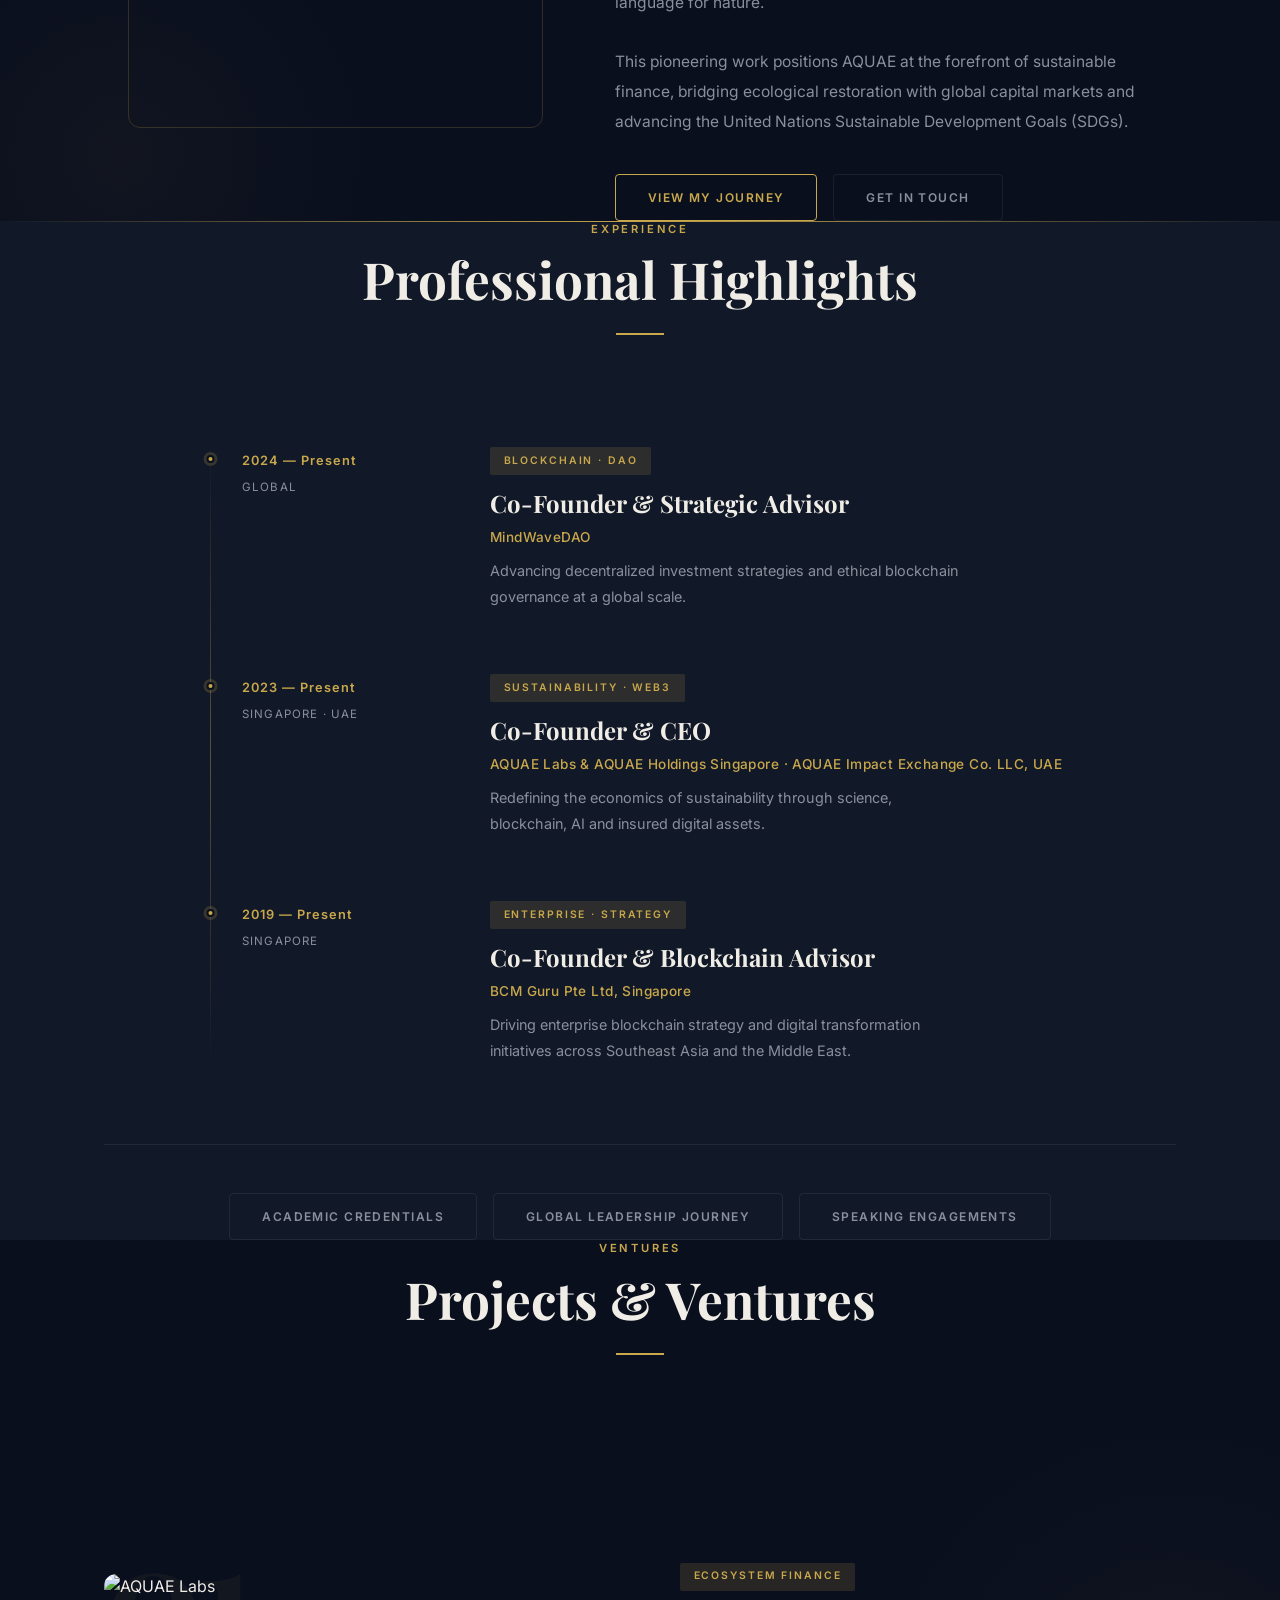
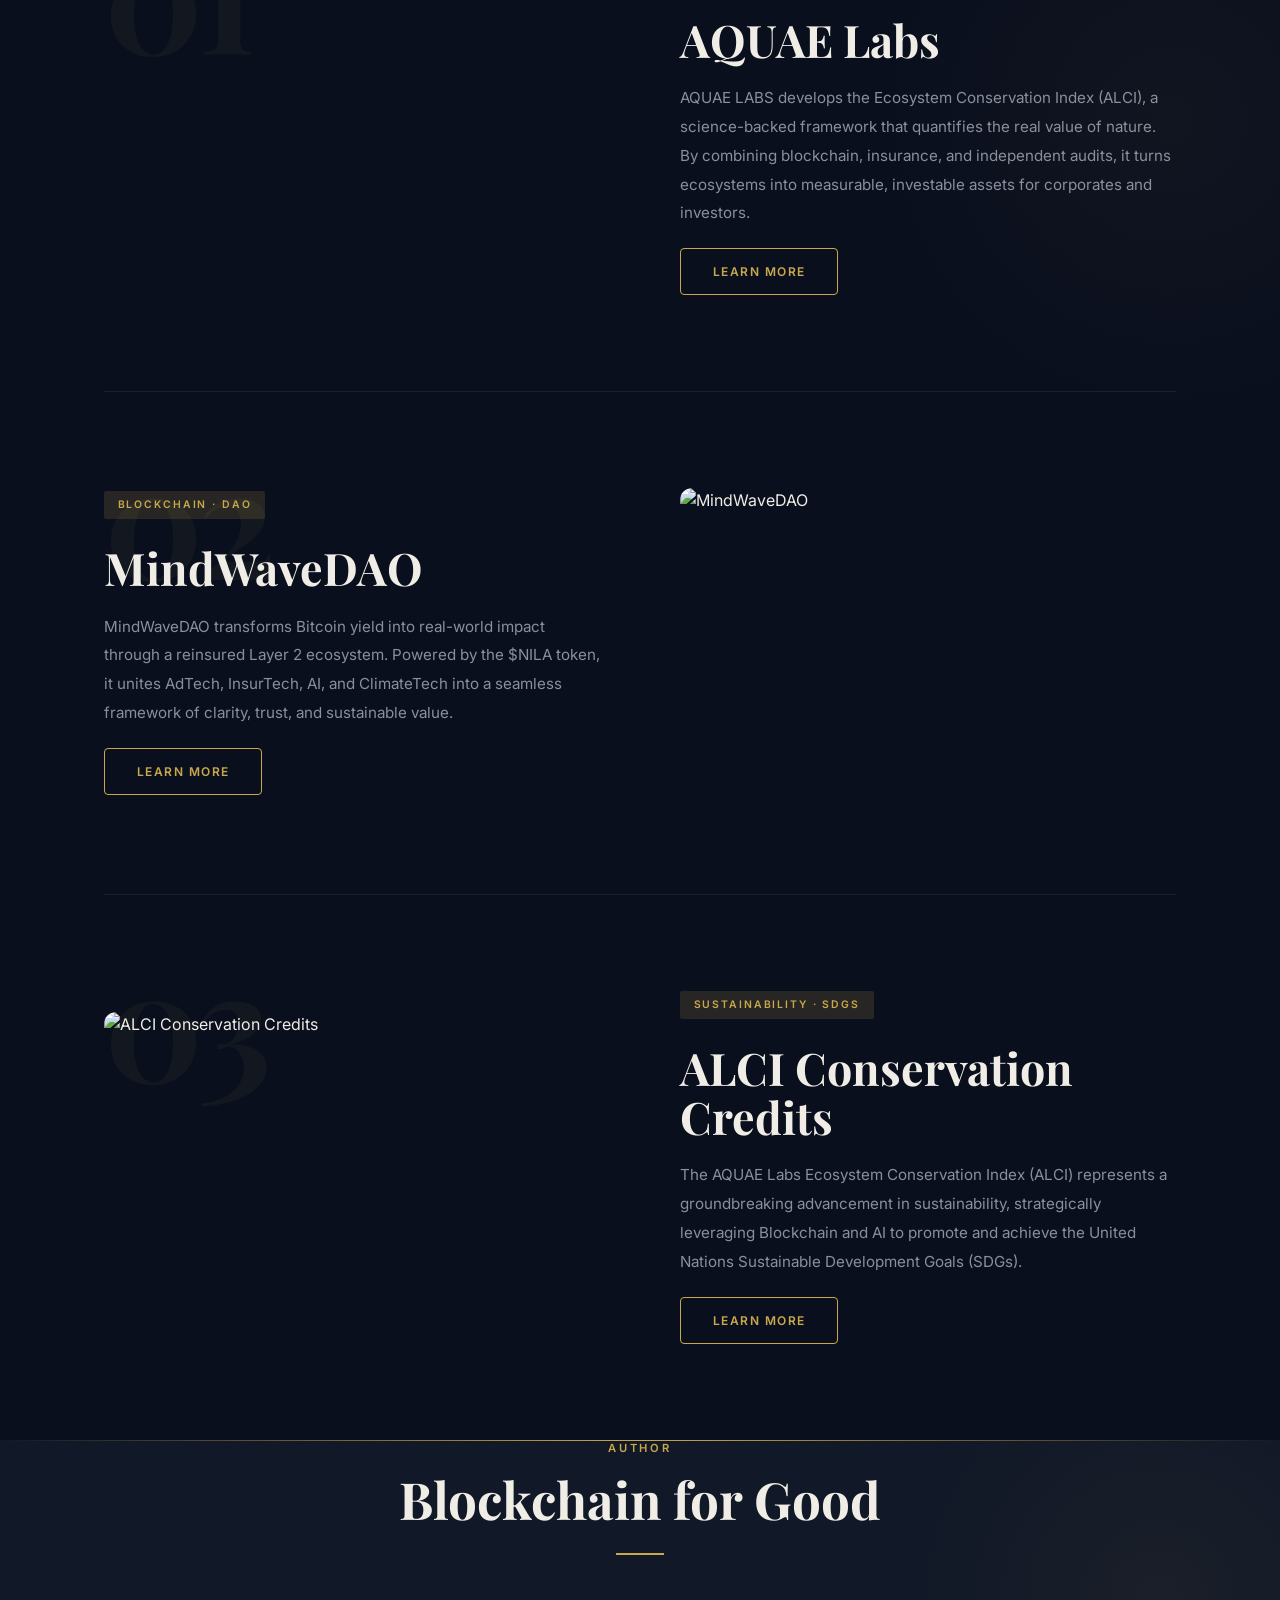
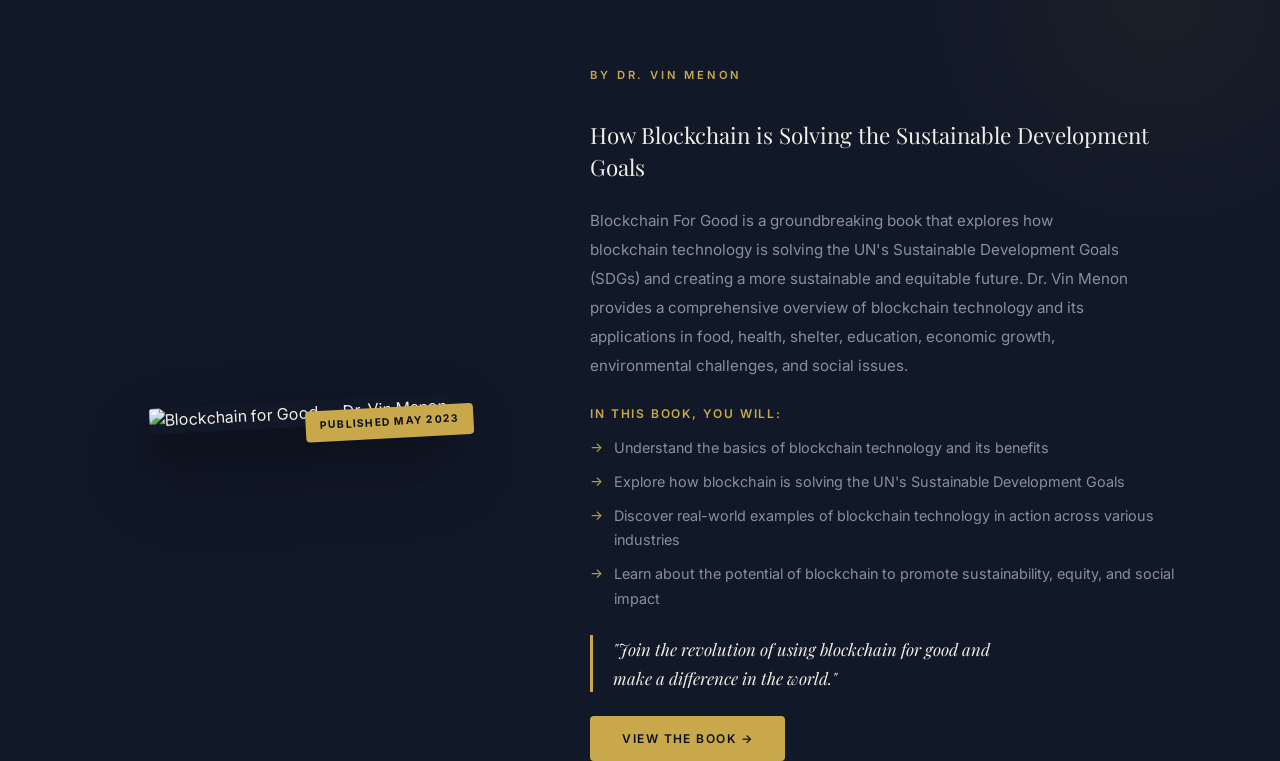
==== commit 52e5b516: "feat: add book section with magazine-style layout and editorial cover design" ====
--- a/index.html
+++ b/index.html
@@ -353,7 +353,120 @@
     </section>
 
     <section id="book">
-      <!-- Book section -->
+      <!-- =============================================
+           BOOK SECTION
+           Magazine-style feature layout showcasing
+           Dr. Vin Menon's published book.
+           Left: angled book cover with badge
+           Right: editorial content and takeaways
+           ============================================= -->
+
+      <div class="book__inner container">
+
+        <!-- Section header with label and title -->
+        <div class="book__header reveal-group">
+          <span class="section-label reveal">Author</span>
+          <h2 class="section-title reveal">Blockchain for Good</h2>
+          <div class="divider reveal"></div>
+        </div>
+
+        <!-- Main two-column layout -->
+        <!-- Left column holds the book cover image -->
+        <!-- Right column holds all editorial content -->
+        <div class="book__body">
+
+          <!-- LEFT: Book cover with decorative badge -->
+          <div class="book__cover-wrap reveal">
+
+            <!-- Outer frame adds the angled tilt effect -->
+            <div class="book__cover-frame">
+
+              <!-- Book cover image — add actual image to assets/images/book/ -->
+              <img
+                src="assets/images/book/blockchain-for-good.jpg"
+                alt="Blockchain for Good — Dr. Vin Menon"
+                class="book__cover-img"
+              >
+
+              <!-- Small badge overlaid on the bottom right of the cover -->
+              <span class="book__badge">Published May 2023</span>
+
+            </div>
+
+          </div>
+
+          <!-- RIGHT: All editorial text content -->
+          <div class="book__editorial reveal">
+
+            <!-- Small category label above subtitle -->
+            <span class="book__category section-label">
+              By Dr. Vin Menon
+            </span>
+
+            <!-- Book subtitle -->
+            <p class="book__subtitle">
+              How Blockchain is Solving the
+              Sustainable Development Goals
+            </p>
+
+            <!-- Short synopsis paragraph -->
+            <p class="book__synopsis">
+              Blockchain For Good is a groundbreaking book that
+              explores how blockchain technology is solving the
+              UN's Sustainable Development Goals (SDGs) and
+              creating a more sustainable and equitable future.
+              Dr. Vin Menon provides a comprehensive overview of
+              blockchain technology and its applications in food,
+              health, shelter, education, economic growth,
+              environmental challenges, and social issues.
+            </p>
+
+            <!-- What readers will learn — four key takeaways -->
+            <div class="book__takeaways">
+
+              <!-- Takeaways heading -->
+              <p class="book__takeaways-heading">
+                In This Book, You Will:
+              </p>
+
+              <!-- Each list item uses an arrow prefix defined in CSS -->
+              <ul class="book__takeaways-list">
+                <li>
+                  Understand the basics of blockchain technology
+                  and its benefits
+                </li>
+                <li>
+                  Explore how blockchain is solving the UN's
+                  Sustainable Development Goals
+                </li>
+                <li>
+                  Discover real-world examples of blockchain
+                  technology in action across various industries
+                </li>
+                <li>
+                  Learn about the potential of blockchain to
+                  promote sustainability, equity, and social impact
+                </li>
+              </ul>
+
+            </div>
+
+            <!-- Inspirational pull quote styled as a callout -->
+            <blockquote class="book__cta-quote">
+              "Join the revolution of using blockchain for good
+              and make a difference in the world."
+            </blockquote>
+
+            <!-- CTA button linking to the book -->
+            <a href="#" class="btn btn--primary">
+              View The Book →
+            </a>
+
+          </div>
+
+        </div>
+
+      </div>
     </section>
 
     <section id="perspectives">
--- a/css/sections.css
+++ b/css/sections.css
@@ -677,3 +677,501 @@
     gap: 0.3rem;
   }
 }
+
+/* ── Projects ─────────────────────────────────────────────────────────── */
+
+#projects {
+  position: relative;
+  overflow: hidden;
+}
+
+#projects::before {
+  content: '';
+  position: absolute;
+  top: 10%;
+  right: -15%;
+  width: 600px;
+  height: 600px;
+  background: radial-gradient(
+    circle,
+    rgba(201, 168, 76, 0.04) 0%,
+    transparent 70%
+  );
+  pointer-events: none;
+}
+
+.projects__header {
+  text-align: center;
+  margin-bottom: 5rem;
+  display: flex;
+  flex-direction: column;
+  align-items: center;
+}
+
+.projects__list {
+  display: flex;
+  flex-direction: column;
+  gap: 0;
+}
+
+.project__block {
+  position: relative;
+  padding-block: 6rem;
+  border-bottom: 1px solid var(--color-border);
+}
+
+.project__block:last-child {
+  border-bottom: none;
+}
+
+.project__index {
+  position: absolute;
+  top: 3rem;
+  left: 0;
+  font-family: var(--font-serif);
+  font-size: clamp(6rem, 12vw, 10rem);
+  font-weight: 700;
+  line-height: 1;
+  color: rgba(201, 168, 76, 0.05);
+  user-select: none;
+  pointer-events: none;
+  letter-spacing: -0.04em;
+}
+
+.project__content {
+  display: grid;
+  grid-template-columns: 1fr 1fr;
+  gap: 5rem;
+  align-items: center;
+  position: relative;
+  z-index: 1;
+}
+
+.project__block:nth-child(even) .project__content {
+  direction: rtl;
+}
+
+.project__block:nth-child(even) .project__content > * {
+  direction: ltr;
+}
+
+.project__image {
+  width: 100%;
+}
+
+.project__image .image-frame {
+  aspect-ratio: 16 / 10;
+  border-radius: var(--radius-md);
+  overflow: hidden;
+}
+
+.project__image .image-frame img {
+  width: 100%;
+  height: 100%;
+  object-fit: cover;
+  transition: transform var(--transition-slow);
+}
+
+.project__image .image-frame:hover img {
+  transform: scale(1.04);
+}
+
+.project__info {
+  display: flex;
+  flex-direction: column;
+  gap: 1.25rem;
+  align-items: flex-start;
+}
+
+.project__info .tag {
+  margin-bottom: 0.25rem;
+}
+
+.project__title {
+  font-family: var(--font-serif);
+  font-size: clamp(1.8rem, 3.5vw, 2.8rem);
+  font-weight: 700;
+  color: var(--color-text);
+  line-height: 1.1;
+  margin: 0;
+}
+
+.project__desc {
+  font-size: 0.95rem;
+  color: var(--color-muted);
+  line-height: 1.9;
+  max-width: 50ch;
+  margin: 0;
+}
+
+@media (max-width: 1024px) {
+  .project__content {
+    grid-template-columns: 1fr 1fr;
+    gap: 3rem;
+  }
+
+  .project__block:nth-child(even) .project__content {
+    direction: ltr;
+  }
+}
+
+@media (max-width: 768px) {
+  .project__block {
+    padding-block: 4rem;
+  }
+
+  .project__content {
+    grid-template-columns: 1fr;
+    gap: 2rem;
+  }
+
+  .project__block:nth-child(even) .project__content {
+    direction: ltr;
+  }
+
+  .project__index {
+    font-size: clamp(4rem, 15vw, 6rem);
+    top: 1.5rem;
+  }
+
+  .project__info {
+    gap: 1rem;
+  }
+}
+
+@media (max-width: 480px) {
+  .project__block {
+    padding-block: 3rem;
+  }
+
+  .project__title {
+    font-size: clamp(1.5rem, 6vw, 1.8rem);
+  }
+
+  .project__desc {
+    font-size: 0.9rem;
+  }
+}
+
+/* =============================================
+   BOOK SECTION
+   Magazine-style layout with angled book cover
+   and editorial content column
+   ============================================= */
+
+/*
+  Main book section wrapper
+  Uses a slightly elevated background to visually
+  separate it from the projects section above
+*/
+#book {
+  position: relative;
+  background: var(--color-surface);
+  overflow: hidden;
+}
+
+/*
+  Decorative background glow
+  Adds a very subtle gold radial gradient in the
+  top right corner for visual depth
+*/
+#book::before {
+  content: '';
+  position: absolute;
+  top: -10%;
+  right: -10%;
+  width: 500px;
+  height: 500px;
+  background: radial-gradient(
+    circle,
+    rgba(201, 168, 76, 0.05) 0%,
+    transparent 70%
+  );
+  pointer-events: none;
+}
+
+/*
+  Top gradient border line
+  Creates a thin gold gradient line across the
+  top edge of the section for visual separation
+*/
+#book::after {
+  content: '';
+  position: absolute;
+  top: 0;
+  left: 0;
+  right: 0;
+  height: 1px;
+  background: linear-gradient(
+    to right,
+    transparent,
+    var(--color-accent),
+    transparent
+  );
+}
+
+/*
+  Section header block
+  Centers the label, title and divider
+*/
+.book__header {
+  text-align: center;
+  margin-bottom: 5rem;
+  display: flex;
+  flex-direction: column;
+  align-items: center;
+}
+
+/*
+  Main two-column layout
+  Left column is narrower for the book cover
+  Right column is wider for the editorial content
+  Columns are vertically centered
+*/
+.book__body {
+  display: grid;
+  grid-template-columns: 2fr 3fr;
+  gap: 6rem;
+  align-items: center;
+}
+
+/*
+  Book cover wrapper
+  Centers the cover frame inside the left column
+*/
+.book__cover-wrap {
+  display: flex;
+  justify-content: center;
+  align-items: center;
+}
+
+/*
+  Book cover frame
+  Adds the editorial magazine-style tilt to the cover
+  position relative allows the badge to sit on top
+*/
+.book__cover-frame {
+  position: relative;
+  max-width: 300px;
+  width: 100%;
+  transform: rotate(-3deg);
+  transition: transform var(--transition-slow);
+}
+
+/*
+  On hover straighten the cover slightly
+  Gives a subtle interactive feel
+*/
+.book__cover-frame:hover {
+  transform: rotate(-1deg);
+}
+
+/*
+  Book cover image
+  Full width of its frame, natural aspect ratio
+  Deep shadow gives it a physical book feel
+*/
+.book__cover-img {
+  width: 100%;
+  height: auto;
+  display: block;
+  border-radius: var(--radius-sm);
+  box-shadow:
+    0 20px 40px rgba(0, 0, 0, 0.4),
+    0 40px 80px rgba(0, 0, 0, 0.3);
+}
+
+/*
+  Published date badge
+  Positioned in the bottom right corner of the cover
+  Gold background with dark text for contrast
+*/
+.book__badge {
+  position: absolute;
+  bottom: -1rem;
+  right: -1.5rem;
+  background: var(--color-accent);
+  color: #0A0F1E;
+  font-size: 0.65rem;
+  font-weight: 700;
+  letter-spacing: 0.12em;
+  text-transform: uppercase;
+  padding: 0.45rem 0.9rem;
+  border-radius: var(--radius-sm);
+}
+
+/*
+  Editorial content column
+  Stacks all text elements vertically with
+  consistent spacing between them
+*/
+.book__editorial {
+  display: flex;
+  flex-direction: column;
+  align-items: flex-start;
+  gap: 1.5rem;
+}
+
+/*
+  Book subtitle
+  Slightly larger than body text, sits just
+  below the author label
+*/
+.book__subtitle {
+  font-family: var(--font-serif);
+  font-size: clamp(1.1rem, 2vw, 1.4rem);
+  color: var(--color-text);
+  line-height: 1.4;
+  margin: 0;
+}
+
+/*
+  Synopsis paragraph
+  Standard body text with generous line height
+  for comfortable reading
+*/
+.book__synopsis {
+  font-size: 0.95rem;
+  color: var(--color-muted);
+  line-height: 1.9;
+  max-width: 54ch;
+  margin: 0;
+}
+
+/*
+  Takeaways block wrapper
+  Groups the heading and list together
+*/
+.book__takeaways {
+  display: flex;
+  flex-direction: column;
+  gap: 0.75rem;
+  width: 100%;
+}
+
+/*
+  Takeaways heading
+  Small uppercase label above the list
+*/
+.book__takeaways-heading {
+  font-size: 0.75rem;
+  font-weight: 600;
+  letter-spacing: 0.15em;
+  text-transform: uppercase;
+  color: var(--color-accent);
+  margin: 0;
+}
+
+/*
+  Takeaways list
+  Removes default bullet styles
+  Each item gets a custom arrow prefix via CSS
+*/
+.book__takeaways-list {
+  list-style: none;
+  padding: 0;
+  margin: 0;
+  display: flex;
+  flex-direction: column;
+  gap: 0.6rem;
+}
+
+/*
+  Each takeaway list item
+  Padding left makes room for the arrow pseudo-element
+*/
+.book__takeaways-list li {
+  position: relative;
+  padding-left: 1.5rem;
+  font-size: 0.9rem;
+  color: var(--color-muted);
+  line-height: 1.7;
+}
+
+/*
+  Arrow prefix on each list item
+  Uses CSS content to add a gold arrow
+  positioned to the left of the text
+*/
+.book__takeaways-list li::before {
+  content: '→';
+  position: absolute;
+  left: 0;
+  top: 0;
+  color: var(--color-accent);
+  font-size: 0.85rem;
+}
+
+/*
+  Pull quote callout block
+  Italic serif quote with gold left border
+  Creates a visual break before the CTA button
+*/
+.book__cta-quote {
+  font-family: var(--font-serif);
+  font-size: 1.05rem;
+  font-style: italic;
+  color: var(--color-text);
+  border-left: 3px solid var(--color-accent);
+  padding-left: 1.25rem;
+  line-height: 1.7;
+  margin: 0;
+  max-width: 48ch;
+}
+
+/*
+  Tablet layout adjustment
+  Reduce gap and rebalance column widths
+  on medium screens
+*/
+@media (max-width: 1024px) {
+  .book__body {
+    grid-template-columns: 1fr 1.5fr;
+    gap: 4rem;
+  }
+}
+
+/*
+  Mobile layout
+  Stack cover above editorial content
+  Center the cover on small screens
+*/
+@media (max-width: 768px) {
+  .book__body {
+    grid-template-columns: 1fr;
+    gap: 3rem;
+  }
+
+  .book__cover-wrap {
+    max-width: 260px;
+    margin-inline: auto;
+    width: 100%;
+  }
+
+  .book__cover-frame {
+    transform: rotate(-2deg);
+  }
+
+  .book__header {
+    text-align: left;
+    align-items: flex-start;
+  }
+}
+
+/*
+  Small mobile adjustments
+  Tighten spacing on very small screens
+*/
+@media (max-width: 480px) {
+  .book__editorial {
+    gap: 1.25rem;
+  }
+
+  .book__synopsis {
+    font-size: 0.875rem;
+  }
+
+  .book__cta-quote {
+    font-size: 0.95rem;
+  }
+}
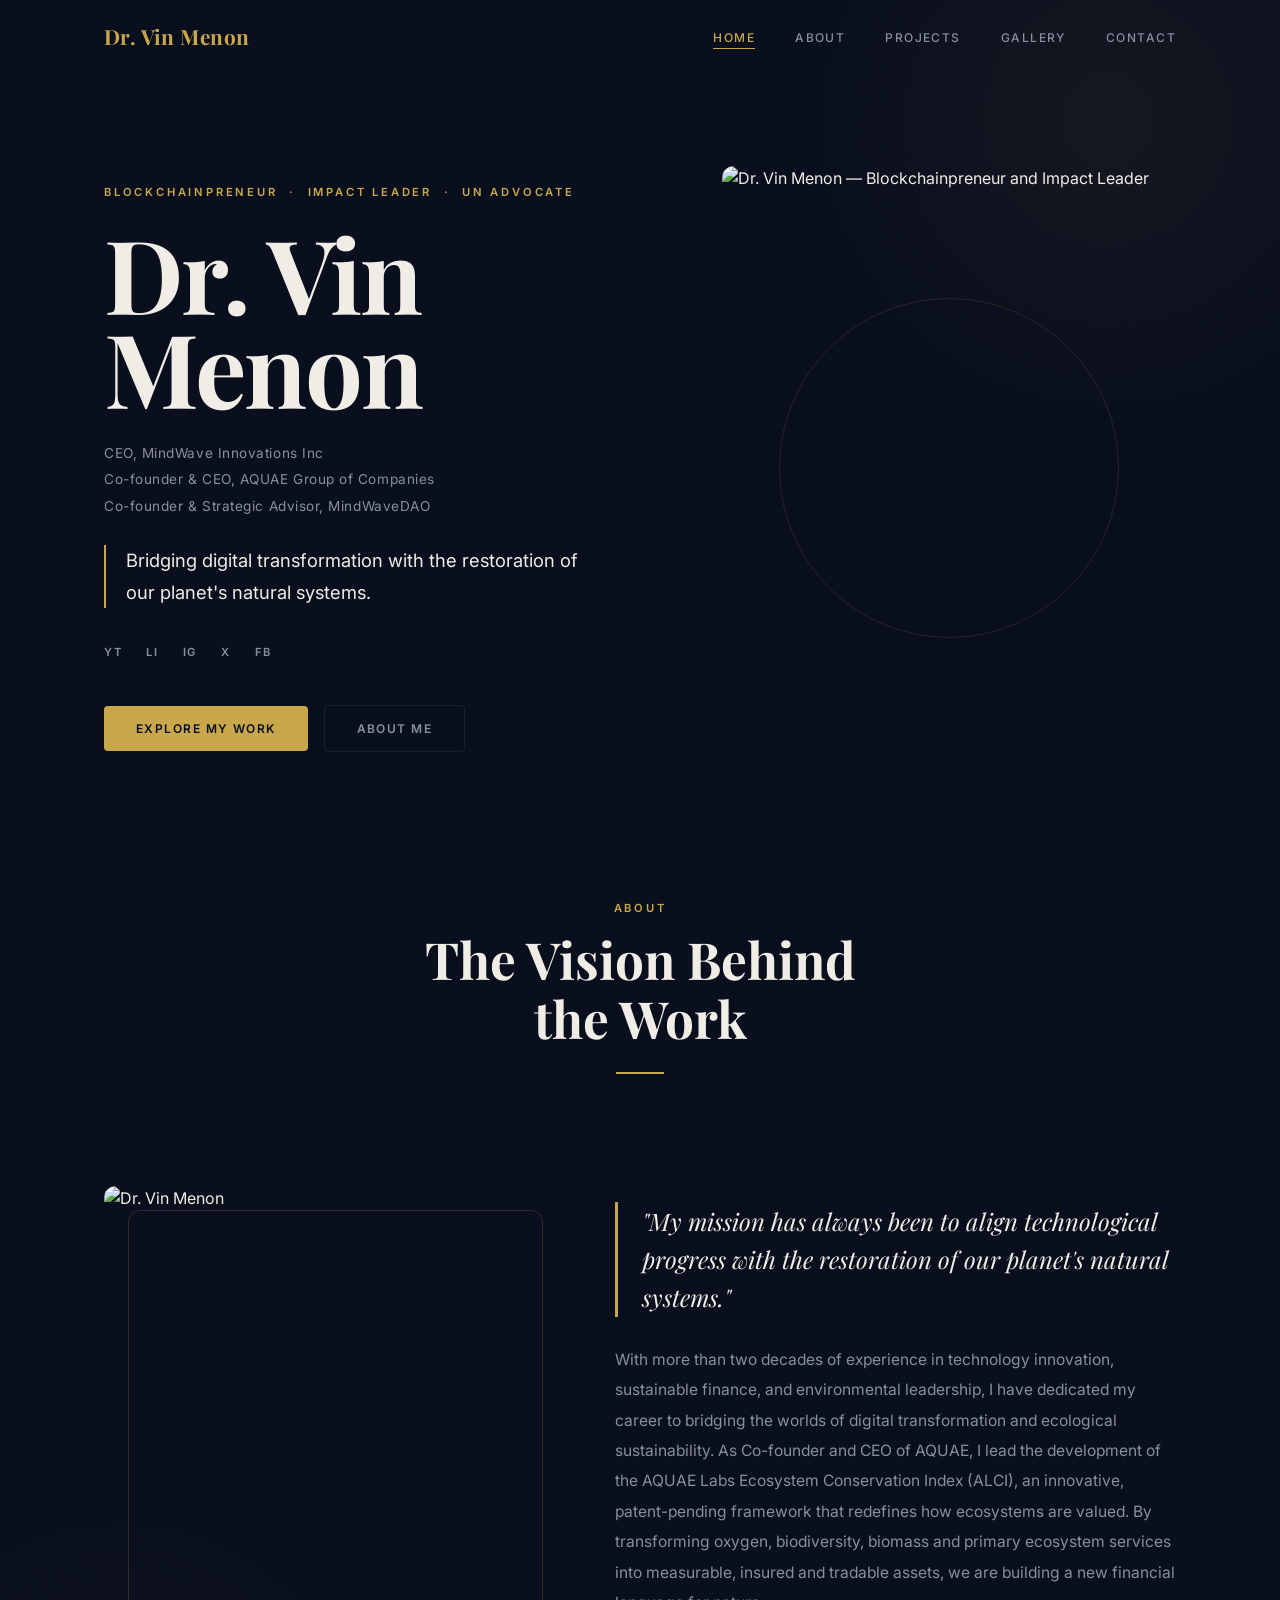
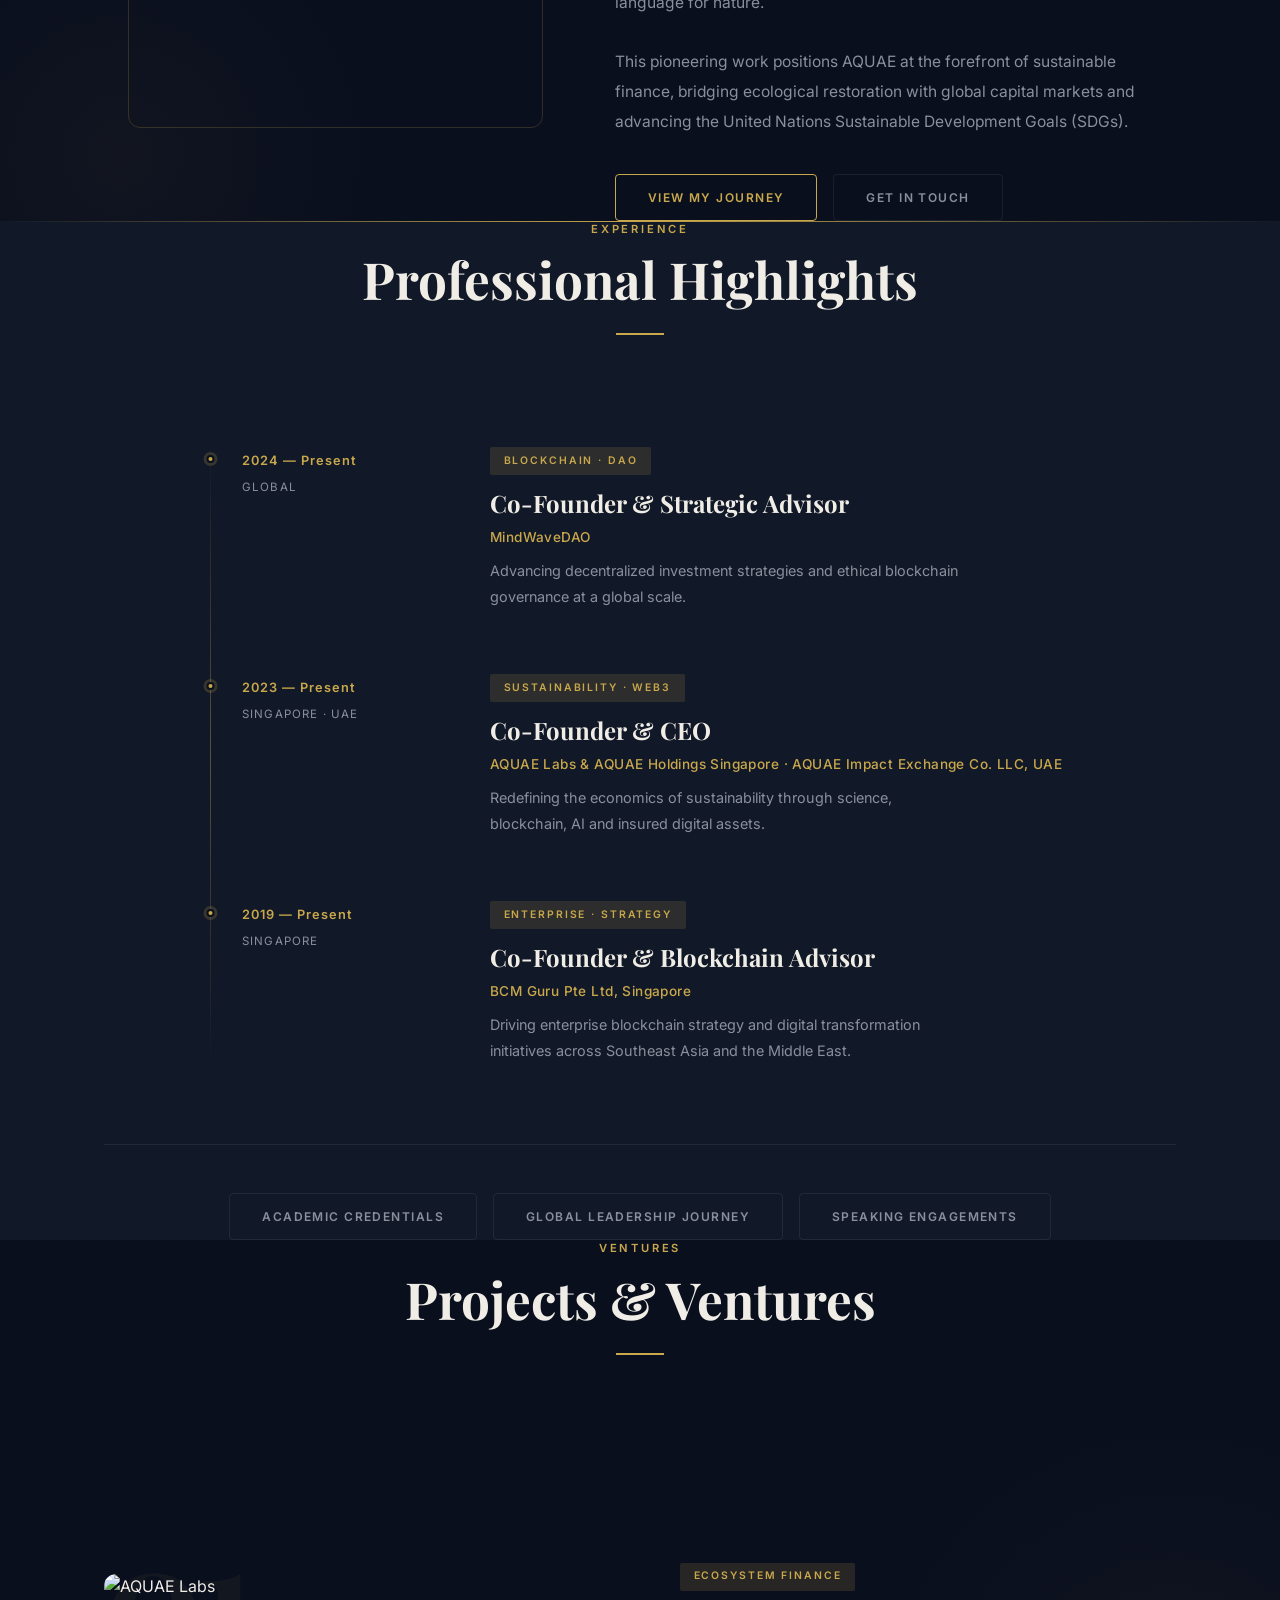
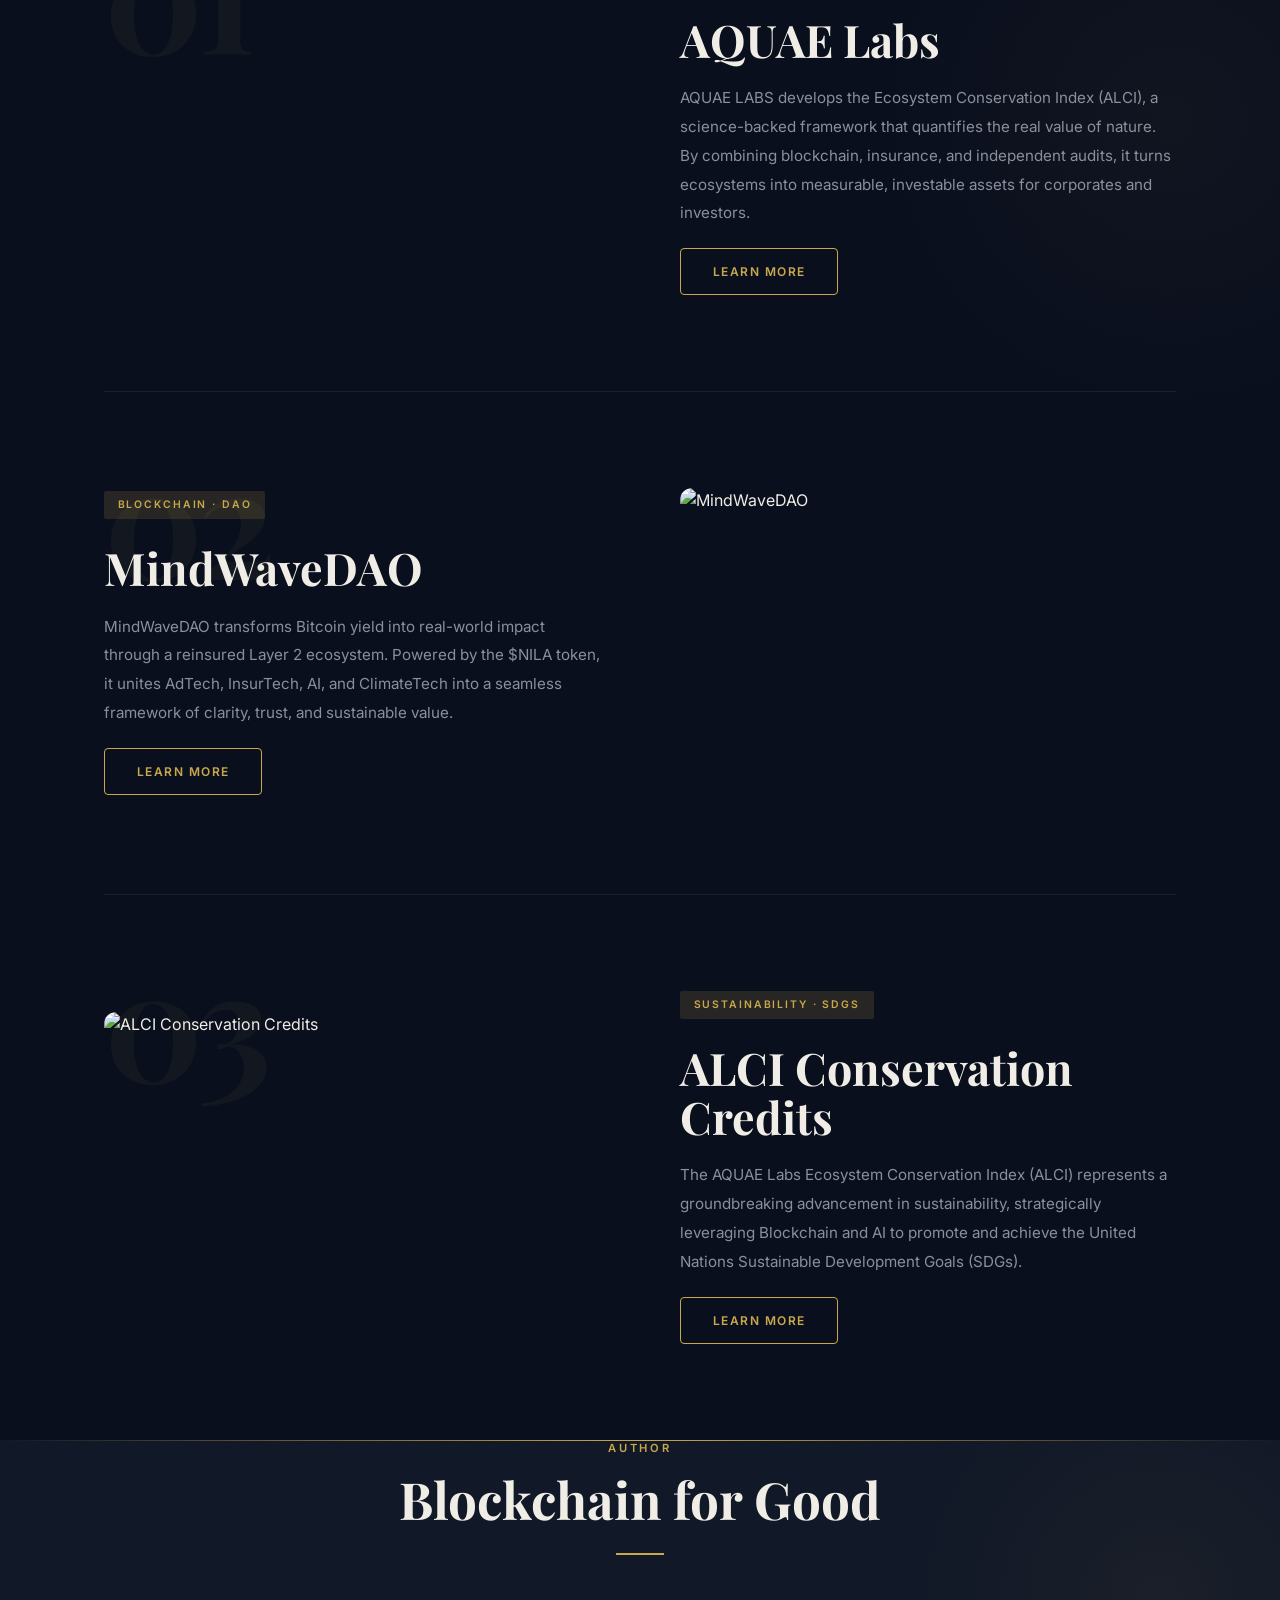
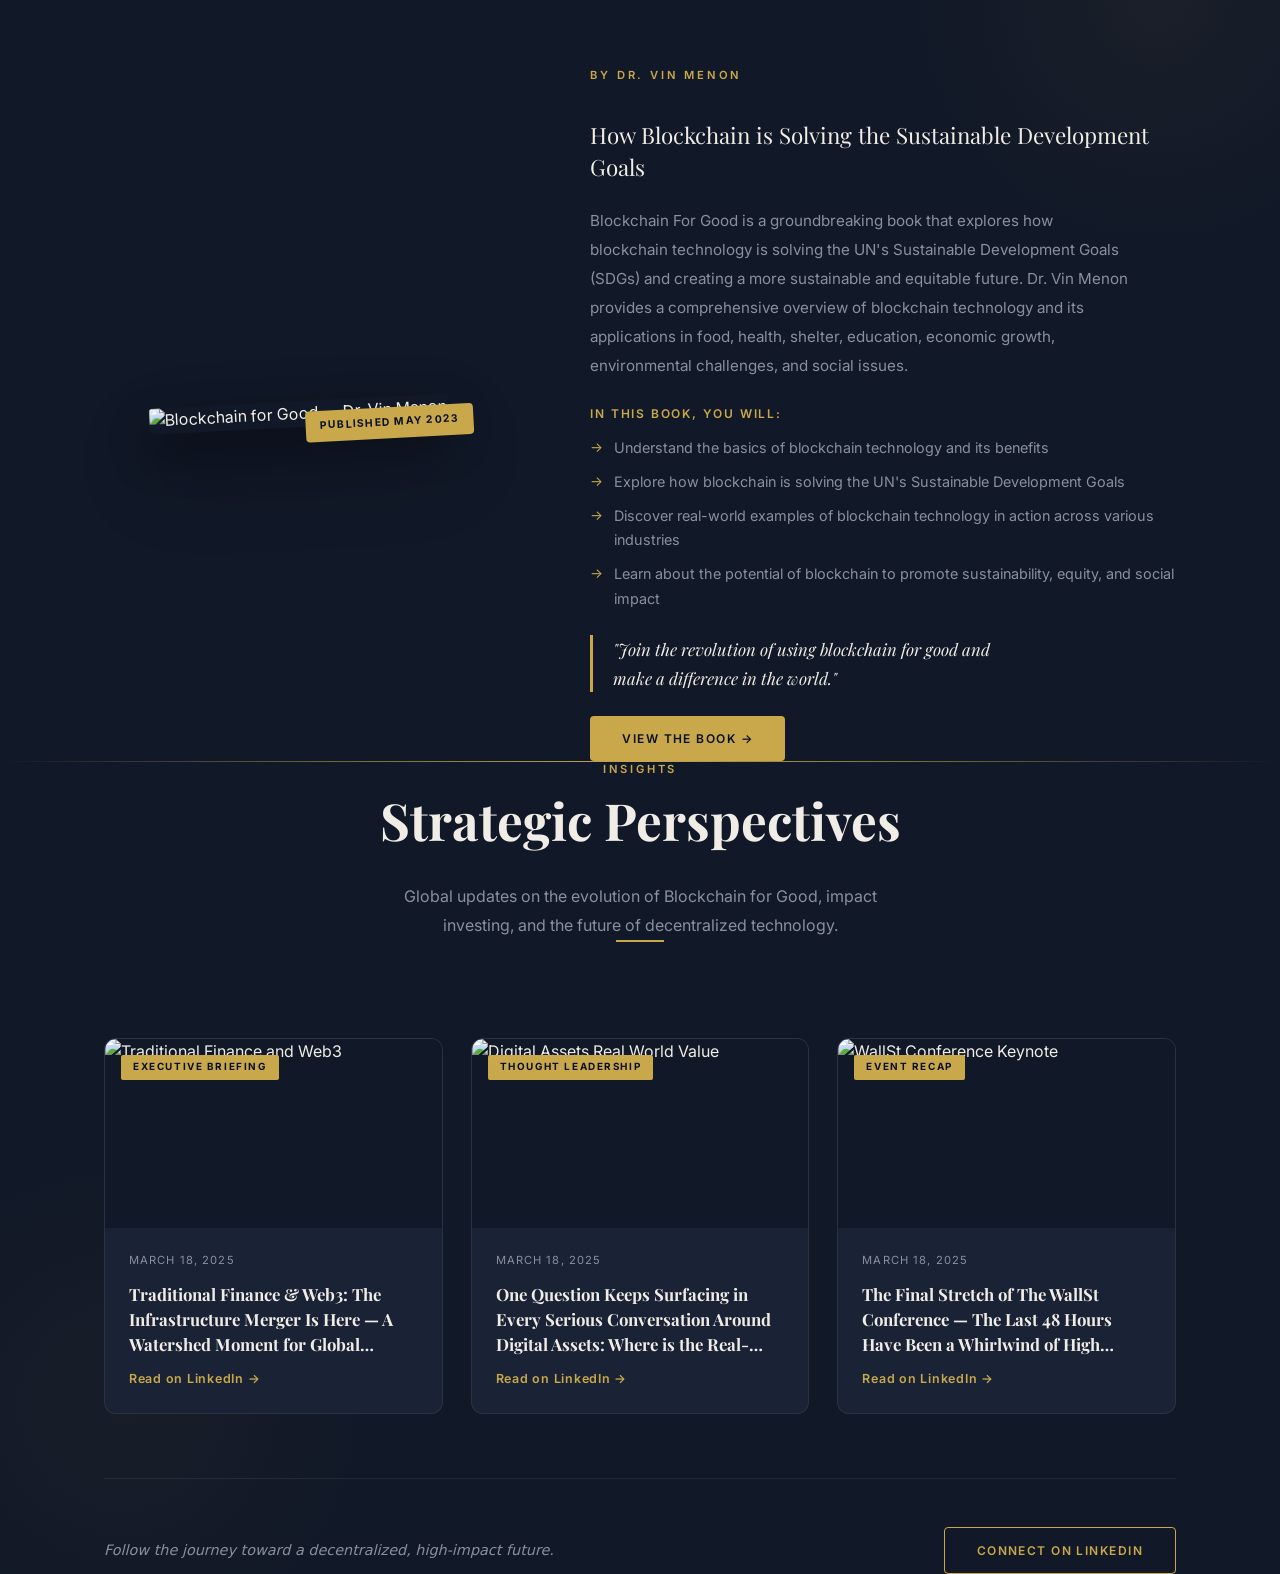
==== commit 3f71b2af: "feat: add strategic perspectives section with editorial post card grid" ====
--- a/index.html
+++ b/index.html
@@ -470,7 +470,154 @@
     </section>
 
     <section id="perspectives">
-      <!-- Strategic Perspectives section -->
+      <!-- =============================================
+           STRATEGIC PERSPECTIVES SECTION
+           Replaces the original embedded LinkedIn feed
+           with a clean editorial post card grid.
+           Three cards showing recent thought leadership
+           posts with a LinkedIn CTA below the grid.
+           ============================================= -->
+
+      <div class="perspectives__inner container">
+
+        <!-- Section header with label, title and divider -->
+        <div class="perspectives__header reveal-group">
+          <span class="section-label reveal">Insights</span>
+          <h2 class="section-title reveal">Strategic Perspectives</h2>
+          <p class="section-subtitle perspectives__sub reveal">
+            Global updates on the evolution of Blockchain for Good,
+            impact investing, and the future of decentralized
+            technology.
+          </p>
+          <div class="divider reveal"></div>
+        </div>
+
+        <!--
+          Post cards grid
+          Three editorial post cards arranged in a 3-column grid
+          Each card links out to the full LinkedIn post
+        -->
+        <div class="perspectives__grid">
+
+          <!-- POST CARD 1 -->
+          <!-- Each card has a thumbnail, category tag, date, title and link -->
+          <article class="post__card reveal">
+
+            <!-- Thumbnail placeholder — replace src with actual image later -->
+            <div class="post__thumbnail">
+              <img
+                src="assets/images/projects/post-1.jpg"
+                alt="Traditional Finance and Web3"
+                class="post__img"
+              >
+              <!-- Category tag overlaid on the thumbnail -->
+              <span class="post__category">Executive Briefing</span>
+            </div>
+
+            <!-- Card body with date, title and read more link -->
+            <div class="post__body">
+              <span class="post__date">March 18, 2025</span>
+              <h3 class="post__title">
+                Traditional Finance &amp; Web3: The Infrastructure
+                Merger Is Here — A Watershed Moment for Global Markets
+              </h3>
+              <a
+                href="https://linkedin.com"
+                target="_blank"
+                rel="noopener"
+                class="post__link"
+              >
+                Read on LinkedIn →
+              </a>
+            </div>
+
+          </article>
+
+          <!-- POST CARD 2 -->
+          <article class="post__card reveal">
+
+            <div class="post__thumbnail">
+              <img
+                src="assets/images/projects/post-2.jpg"
+                alt="Digital Assets Real World Value"
+                class="post__img"
+              >
+              <span class="post__category">Thought Leadership</span>
+            </div>
+
+            <div class="post__body">
+              <span class="post__date">March 18, 2025</span>
+              <h3 class="post__title">
+                One Question Keeps Surfacing in Every Serious
+                Conversation Around Digital Assets: Where is
+                the Real-World Value?
+              </h3>
+              <a
+                href="https://linkedin.com"
+                target="_blank"
+                rel="noopener"
+                class="post__link"
+              >
+                Read on LinkedIn →
+              </a>
+            </div>
+
+          </article>
+
+          <!-- POST CARD 3 -->
+          <article class="post__card reveal">
+
+            <div class="post__thumbnail">
+              <img
+                src="assets/images/projects/post-3.jpg"
+                alt="WallSt Conference Keynote"
+                class="post__img"
+              >
+              <span class="post__category">Event Recap</span>
+            </div>
+
+            <div class="post__body">
+              <span class="post__date">March 18, 2025</span>
+              <h3 class="post__title">
+                The Final Stretch of The WallSt Conference —
+                The Last 48 Hours Have Been a Whirlwind of
+                High Impact Conversations
+              </h3>
+              <a
+                href="https://linkedin.com"
+                target="_blank"
+                rel="noopener"
+                class="post__link"
+              >
+                Read on LinkedIn →
+              </a>
+            </div>
+
+          </article>
+
+        </div>
+
+        <!--
+          Bottom CTA row
+          Tagline on the left, LinkedIn button on the right
+          Encourages visitors to follow on LinkedIn
+        -->
+        <div class="perspectives__footer reveal">
+          <p class="perspectives__footer-text">
+            Follow the journey toward a decentralized,
+            high-impact future.
+          </p>
+          <a
+            href="https://linkedin.com"
+            target="_blank"
+            rel="noopener"
+            class="btn btn--outline"
+          >
+            Connect on LinkedIn
+          </a>
+        </div>
+
+      </div>
     </section>
 
     <section id="gallery">
--- a/css/sections.css
+++ b/css/sections.css
@@ -1175,3 +1175,323 @@
     font-size: 0.95rem;
   }
 }
+
+/* =============================================
+   STRATEGIC PERSPECTIVES SECTION
+   Editorial post card grid replacing the
+   original embedded LinkedIn feed
+   ============================================= */
+
+/*
+  Main perspectives section wrapper
+  Slightly elevated background to visually
+  separate it from the book section above
+*/
+#perspectives {
+  position: relative;
+  background: var(--color-surface);
+  overflow: hidden;
+}
+
+/*
+  Decorative background glow
+  Subtle gold radial gradient in bottom left
+  corner for visual depth and warmth
+*/
+#perspectives::before {
+  content: '';
+  position: absolute;
+  bottom: -10%;
+  left: -10%;
+  width: 500px;
+  height: 500px;
+  background: radial-gradient(
+    circle,
+    rgba(201, 168, 76, 0.04) 0%,
+    transparent 70%
+  );
+  pointer-events: none;
+}
+
+/*
+  Top gradient border line
+  Thin gold gradient line separating this
+  section from the one above it
+*/
+#perspectives::after {
+  content: '';
+  position: absolute;
+  top: 0;
+  left: 0;
+  right: 0;
+  height: 1px;
+  background: linear-gradient(
+    to right,
+    transparent,
+    var(--color-accent),
+    transparent
+  );
+}
+
+/*
+  Section header block
+  Centers label, title, subtitle and divider
+  Max width on subtitle keeps it readable
+*/
+.perspectives__header {
+  text-align: center;
+  margin-bottom: 4rem;
+  display: flex;
+  flex-direction: column;
+  align-items: center;
+}
+
+/*
+  Subtitle paragraph under the section title
+  Constrained width for comfortable reading
+*/
+.perspectives__sub {
+  max-width: 52ch;
+  text-align: center;
+  margin-top: 0.5rem;
+}
+
+/*
+  Three column post card grid
+  Equal width columns with consistent gap
+  Cards stretch to fill full column height
+*/
+.perspectives__grid {
+  display: grid;
+  grid-template-columns: repeat(3, 1fr);
+  gap: 1.75rem;
+  margin-bottom: 4rem;
+}
+
+/*
+  Individual post card
+  Dark surface background with subtle border
+  Flex column layout so the link always sits
+  at the bottom regardless of content height
+*/
+.post__card {
+  background: var(--color-surface-2);
+  border-radius: var(--radius-md);
+  overflow: hidden;
+  border: 1px solid var(--color-border);
+  display: flex;
+  flex-direction: column;
+  transition:
+    transform var(--transition-base),
+    border-color var(--transition-base),
+    box-shadow var(--transition-base);
+}
+
+/*
+  Card hover effect
+  Lifts the card slightly and adds a gold border
+  glow to draw attention on interaction
+*/
+.post__card:hover {
+  transform: translateY(-5px);
+  border-color: rgba(201, 168, 76, 0.3);
+  box-shadow: 0 20px 40px rgba(0, 0, 0, 0.2);
+}
+
+/*
+  Post thumbnail wrapper
+  Aspect ratio maintains consistent image height
+  across all cards regardless of image dimensions
+  Position relative allows category tag overlay
+*/
+.post__thumbnail {
+  position: relative;
+  aspect-ratio: 16 / 9;
+  overflow: hidden;
+  background: var(--color-surface);
+}
+
+/*
+  Thumbnail image
+  Fills the entire thumbnail area
+  Smooth zoom effect on card hover
+*/
+.post__img {
+  width: 100%;
+  height: 100%;
+  object-fit: cover;
+  display: block;
+  transition: transform var(--transition-slow);
+}
+
+/*
+  Zoom the thumbnail image when card is hovered
+  Parent card hover triggers child image scale
+*/
+.post__card:hover .post__img {
+  transform: scale(1.05);
+}
+
+/*
+  Category tag overlaid on thumbnail
+  Positioned in the top left corner of the image
+  Uses the existing .tag component styles as base
+  but overrides position to sit on the image
+*/
+.post__category {
+  position: absolute;
+  top: 1rem;
+  left: 1rem;
+  font-size: 0.62rem;
+  font-weight: 700;
+  letter-spacing: 0.16em;
+  text-transform: uppercase;
+  color: #0A0F1E;
+  background: var(--color-accent);
+  padding: 0.3rem 0.75rem;
+  border-radius: 2px;
+  z-index: 2;
+}
+
+/*
+  Card body
+  Padding around the text content
+  Flex grow pushes the read more link to
+  the bottom of every card automatically
+*/
+.post__body {
+  padding: 1.5rem;
+  display: flex;
+  flex-direction: column;
+  gap: 0.75rem;
+  flex: 1;
+}
+
+/*
+  Post date
+  Small muted text above the title
+*/
+.post__date {
+  font-size: 0.7rem;
+  color: var(--color-muted);
+  letter-spacing: 0.1em;
+  text-transform: uppercase;
+}
+
+/*
+  Post title
+  Serif font for editorial feel
+  Line clamp limits to 3 lines to keep
+  all cards the same visual height
+*/
+.post__title {
+  font-family: var(--font-serif);
+  font-size: 1.05rem;
+  color: var(--color-text);
+  line-height: 1.5;
+  margin: 0;
+  flex: 1;
+  display: -webkit-box;
+  -webkit-line-clamp: 3;
+  -webkit-box-orient: vertical;
+  overflow: hidden;
+}
+
+/*
+  Read more link
+  Gold colored, sits at the bottom of the card
+  Arrow shifts right on hover for interaction feel
+*/
+.post__link {
+  font-size: 0.78rem;
+  font-weight: 600;
+  color: var(--color-accent);
+  text-decoration: none;
+  letter-spacing: 0.06em;
+  margin-top: auto;
+  display: inline-flex;
+  align-items: center;
+  gap: 0.3rem;
+  transition: gap var(--transition-base);
+}
+
+/*
+  Arrow shifts right on link hover
+  Creates a subtle directional motion effect
+*/
+.post__link:hover {
+  gap: 0.6rem;
+}
+
+/*
+  Bottom CTA row
+  Flexbox row with tagline on left
+  and LinkedIn button on right
+  Top border separates it from the cards
+*/
+.perspectives__footer {
+  display: flex;
+  align-items: center;
+  justify-content: space-between;
+  gap: 2rem;
+  padding-top: 3rem;
+  border-top: 1px solid var(--color-border);
+}
+
+/*
+  Footer tagline text
+  Muted color, italic for a softer feel
+*/
+.perspectives__footer-text {
+  font-size: 0.9rem;
+  color: var(--color-muted);
+  font-style: italic;
+  margin: 0;
+}
+
+/*
+  Tablet layout
+  Two column grid on medium screens
+*/
+@media (max-width: 1024px) {
+  .perspectives__grid {
+    grid-template-columns: repeat(2, 1fr);
+  }
+}
+
+/*
+  Mobile layout
+  Single column stack on small screens
+  Footer stacks vertically and centers
+*/
+@media (max-width: 768px) {
+  .perspectives__grid {
+    grid-template-columns: 1fr;
+  }
+
+  .perspectives__header {
+    text-align: left;
+    align-items: flex-start;
+  }
+
+  .perspectives__sub {
+    text-align: left;
+  }
+
+  .perspectives__footer {
+    flex-direction: column;
+    align-items: flex-start;
+    gap: 1.5rem;
+  }
+}
+
+/*
+  Small mobile adjustments
+  Full width button on very small screens
+*/
+@media (max-width: 480px) {
+  .perspectives__footer .btn {
+    width: 100%;
+    text-align: center;
+  }
+}
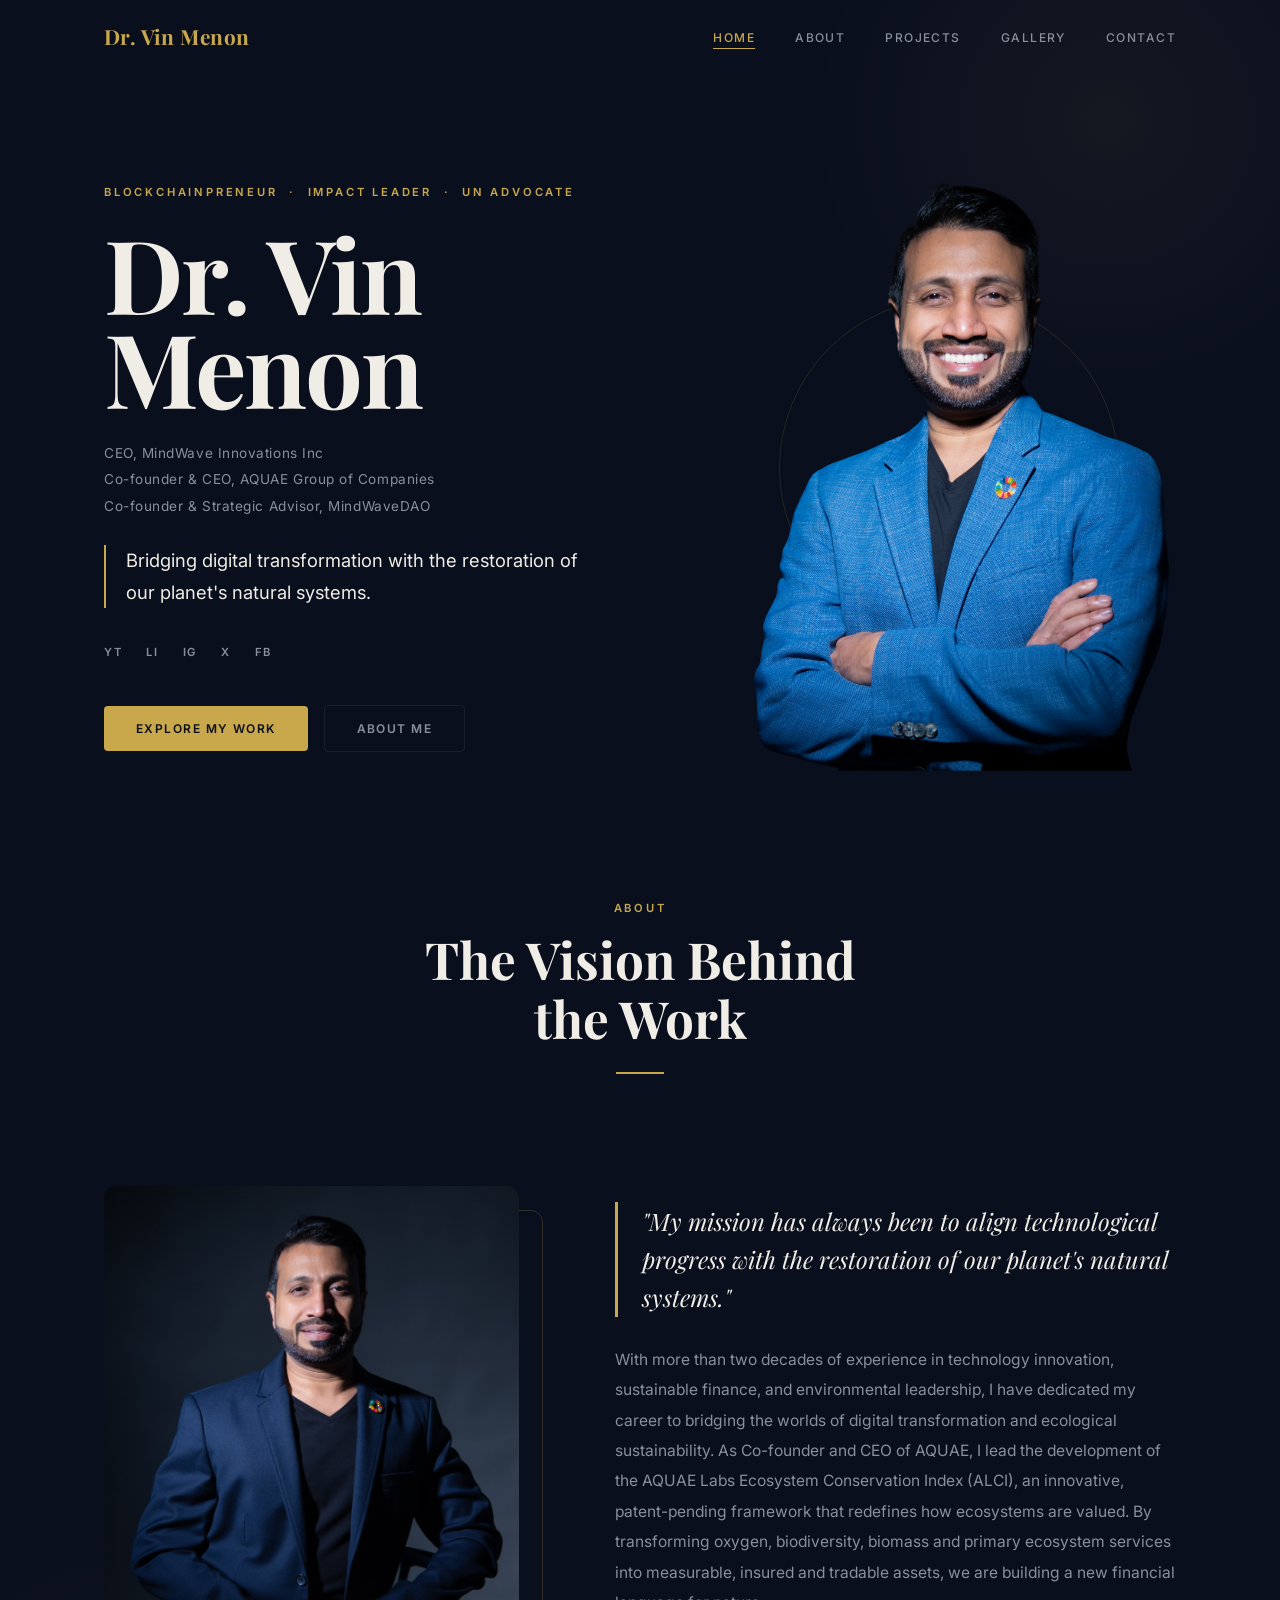
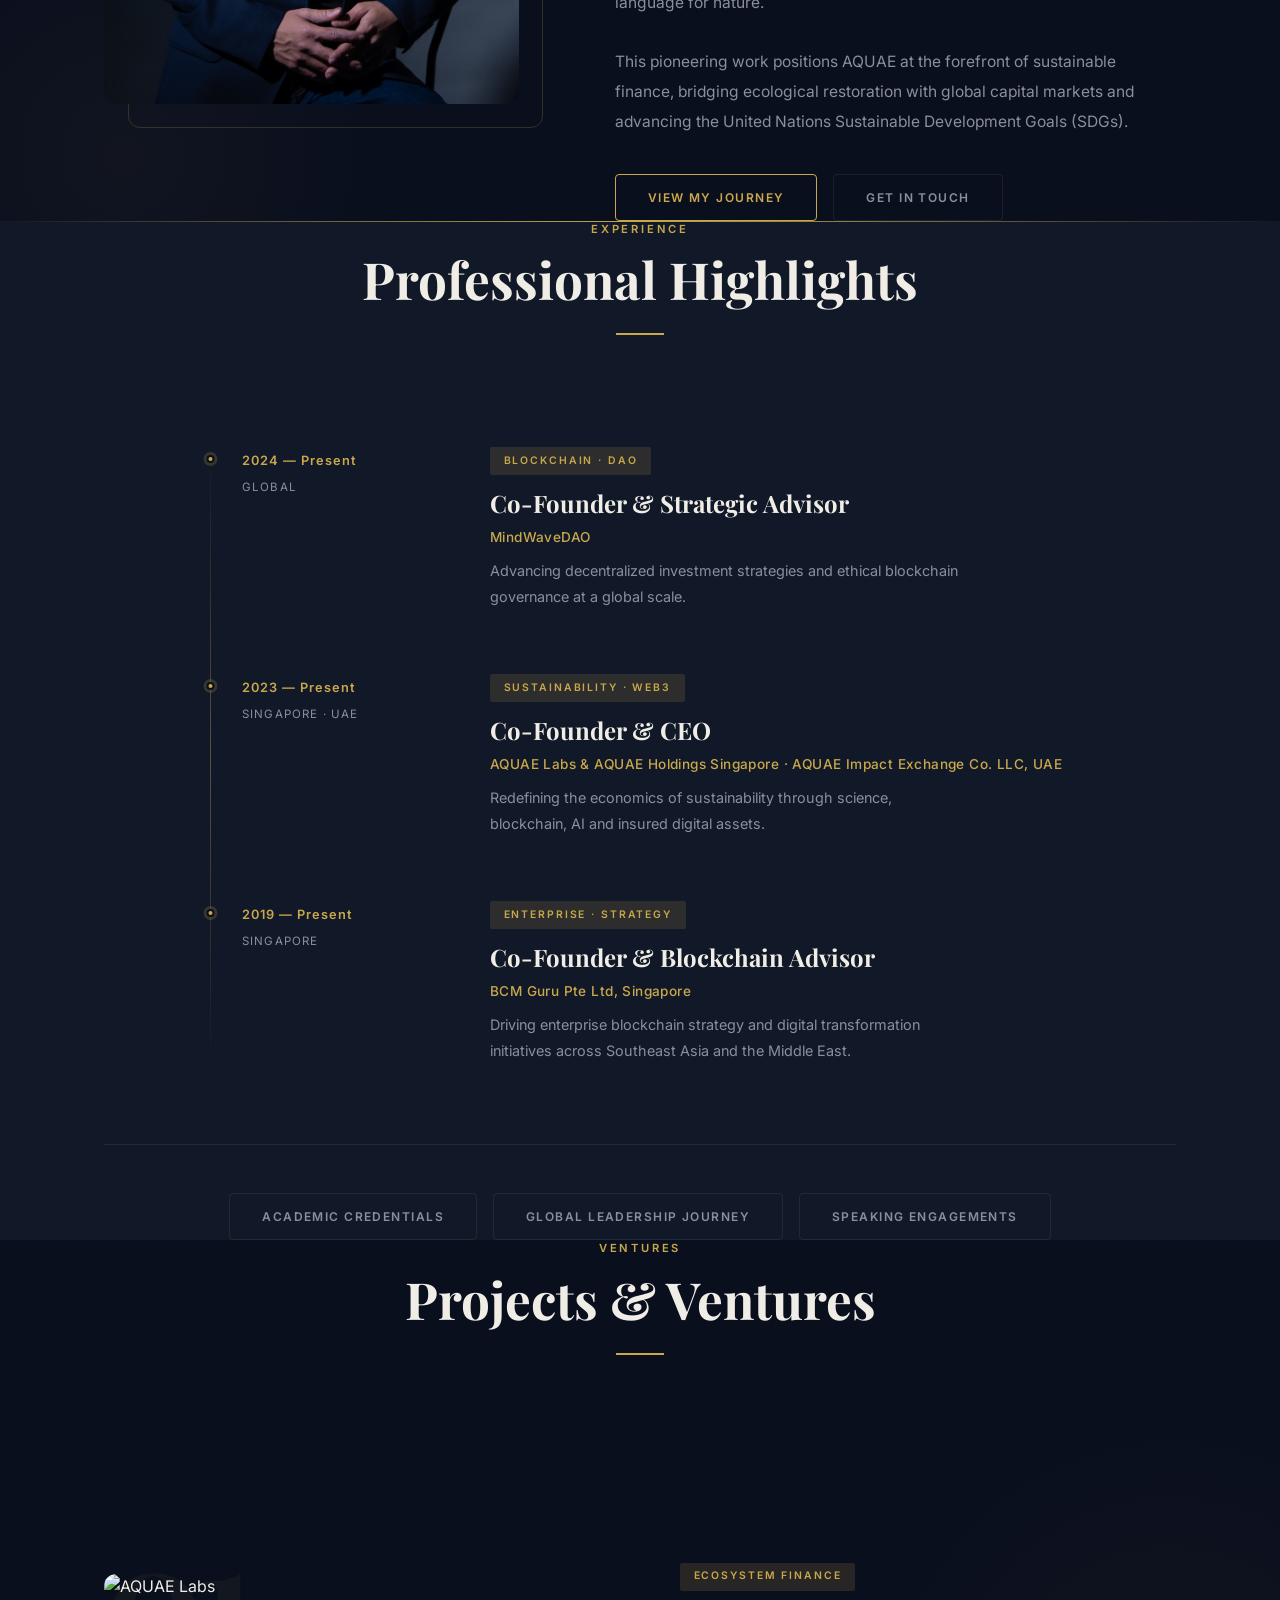
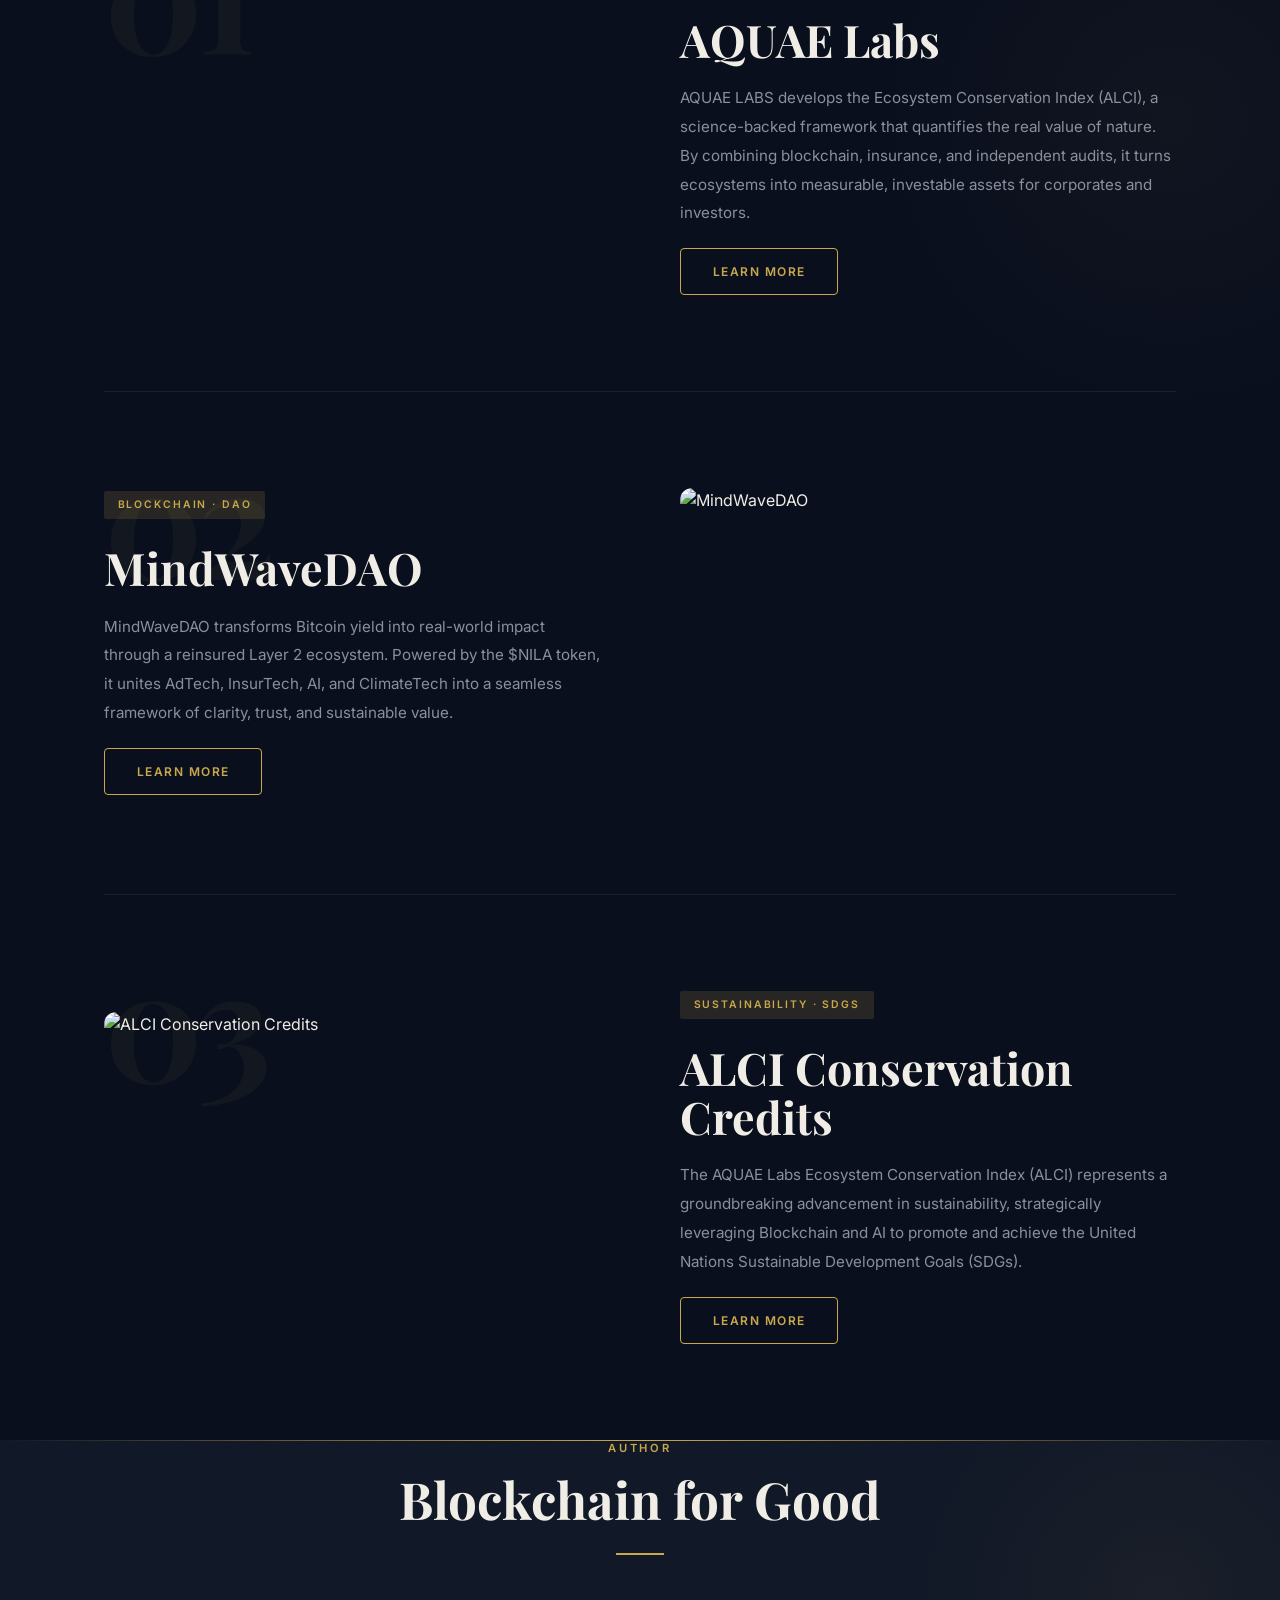
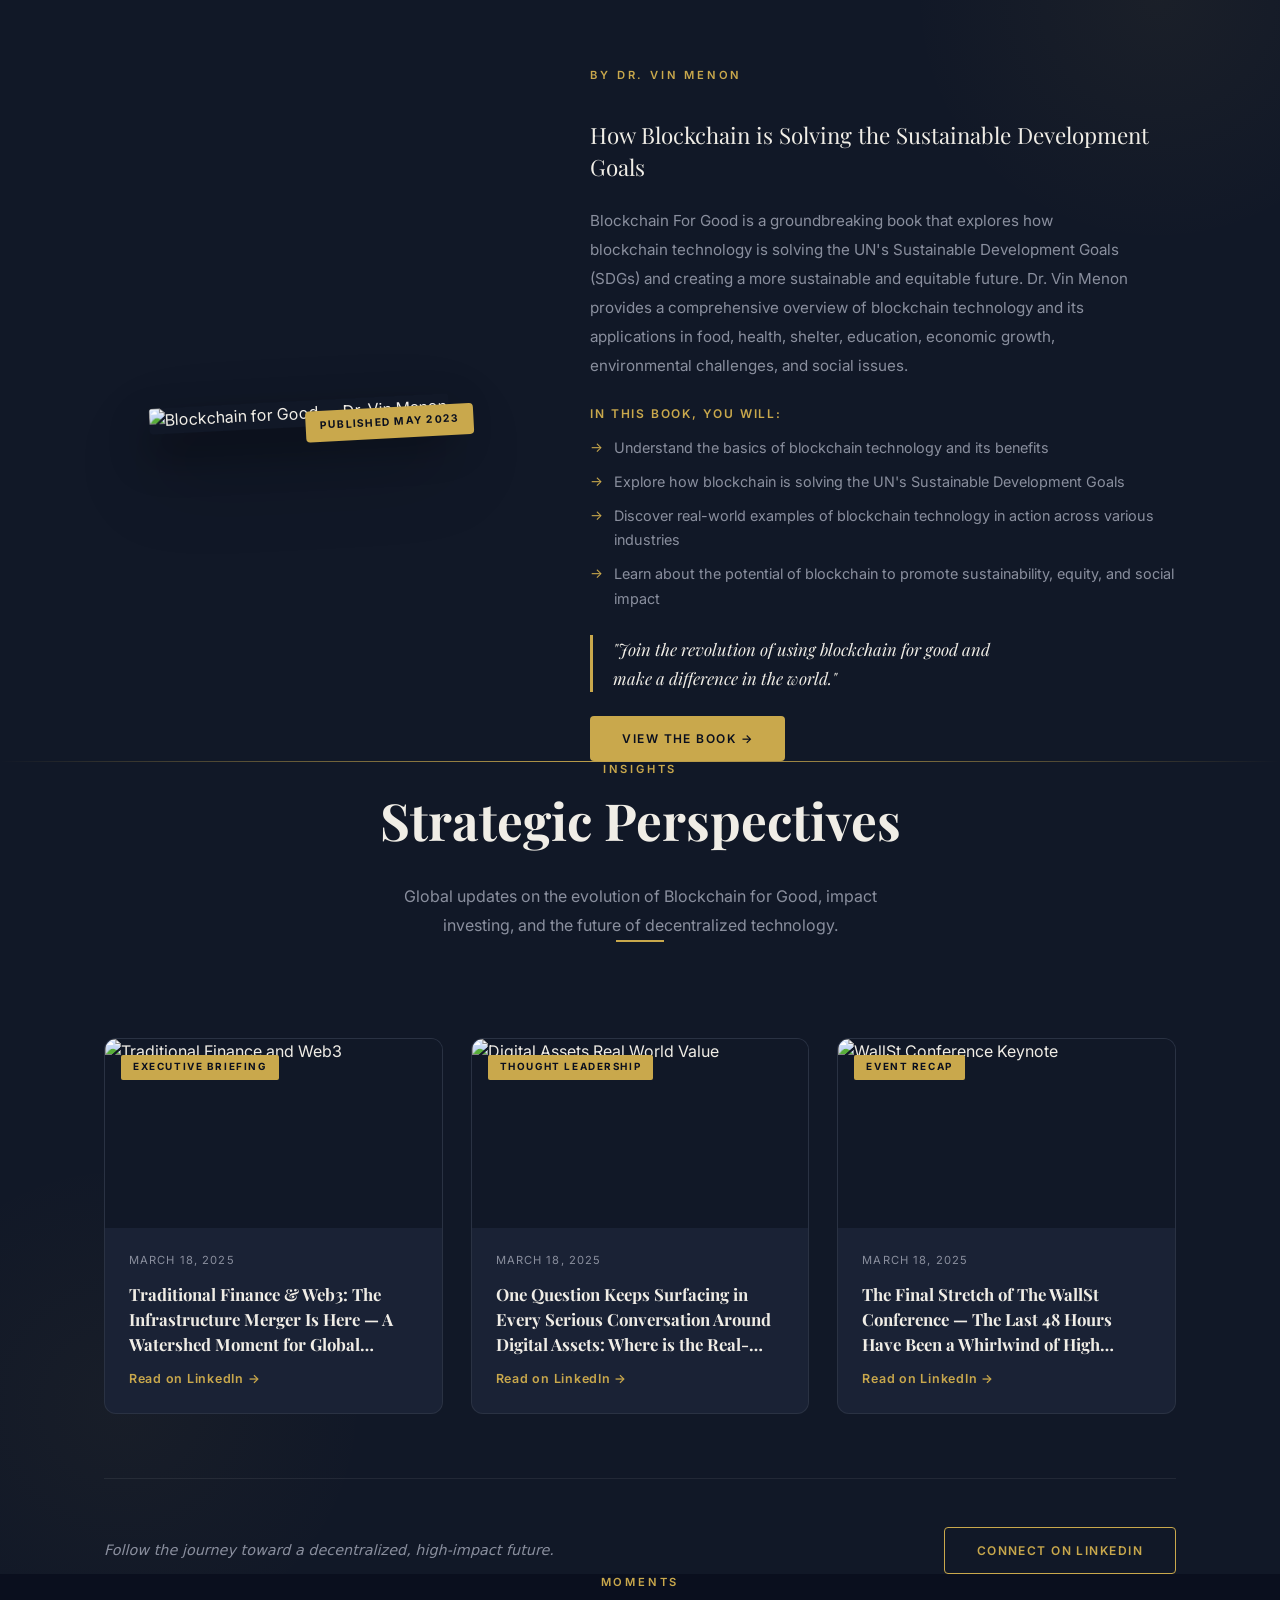
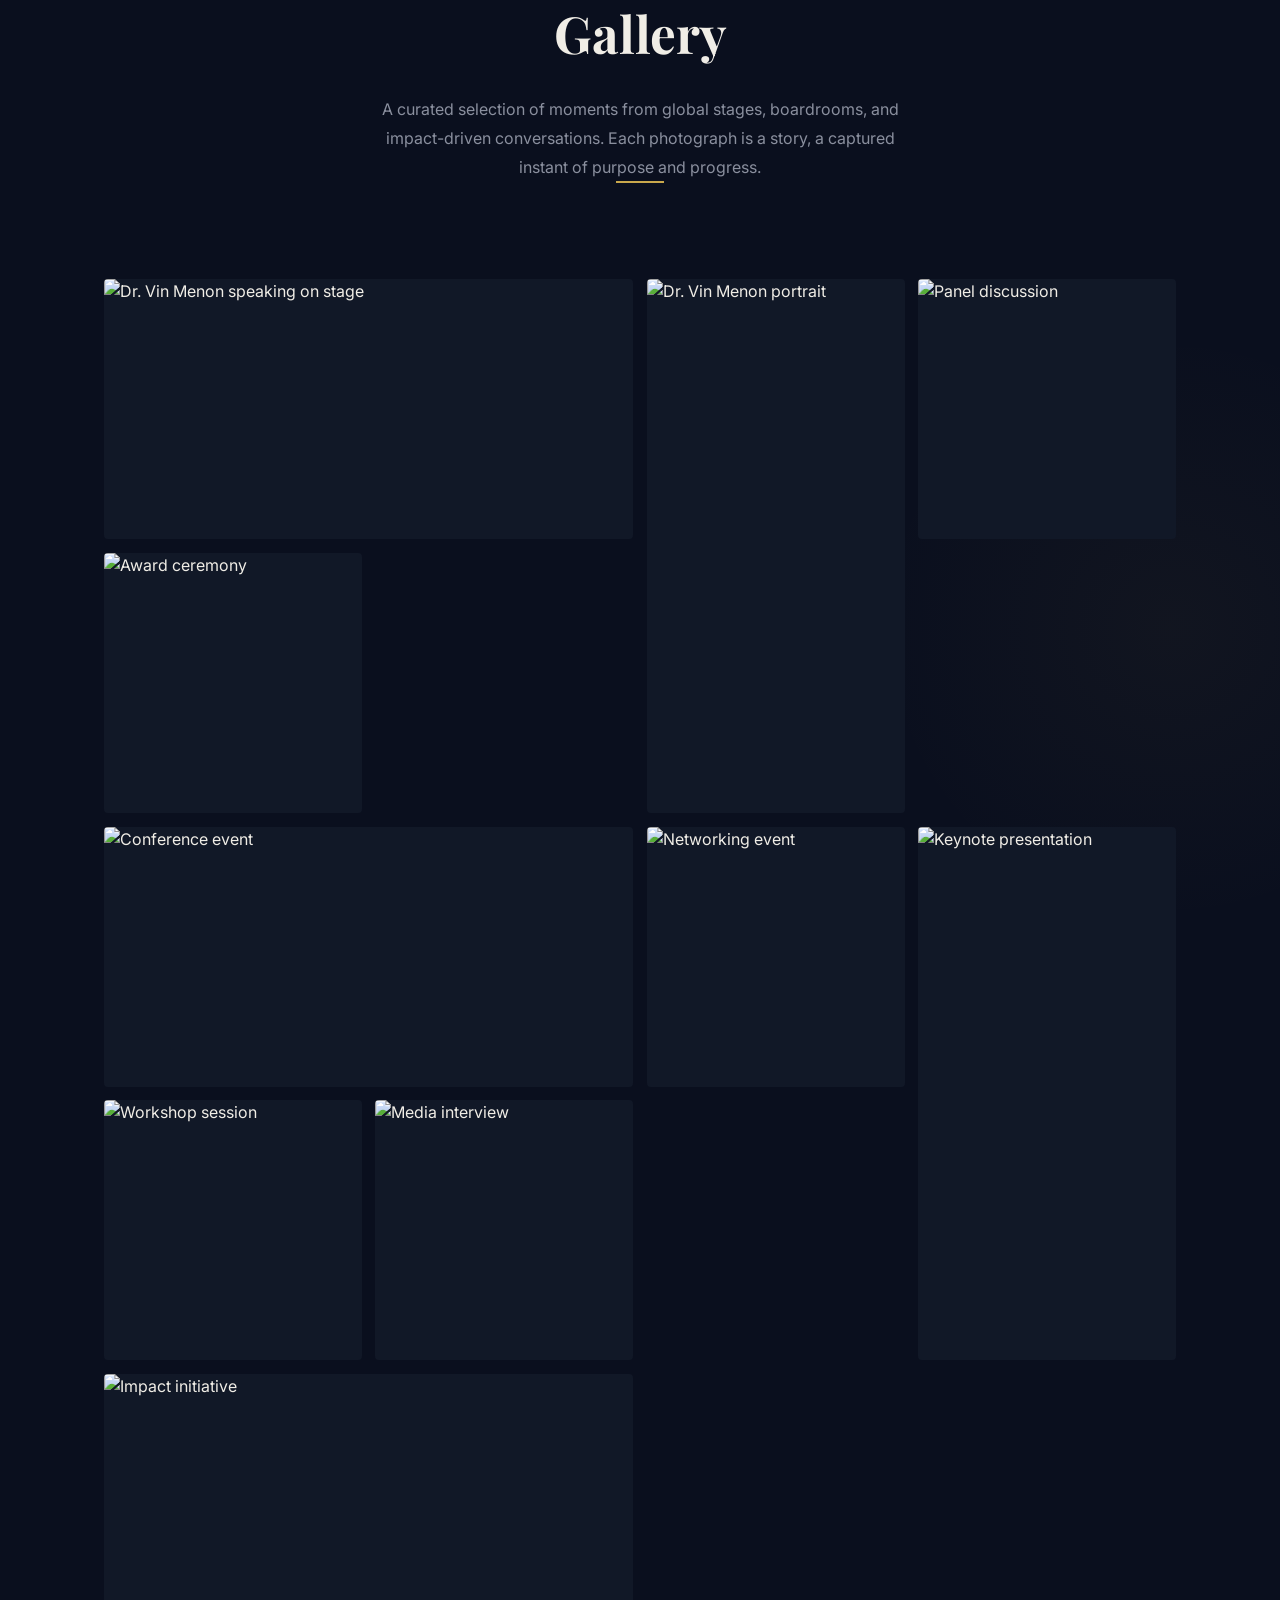
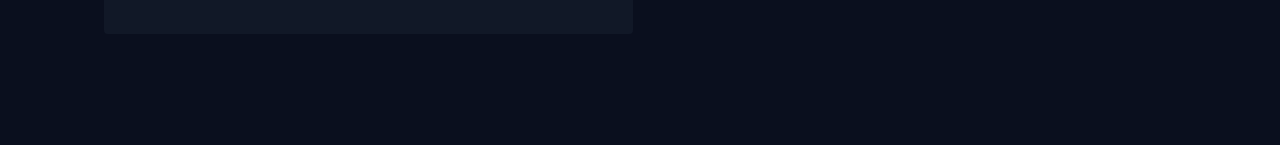
==== commit 2511146b: "feat: add gallery section with asymmetric masonry grid and hover captions" ====
--- a/index.html
+++ b/index.html
@@ -96,7 +96,7 @@
         <div class="hero__visual">
           <div class="hero__image-frame image-frame">
             <img
-              src="assets/images/hero/portrait.jpg"
+              src="assets/images/hero/vin-hero.png"
               alt="Dr. Vin Menon — Blockchainpreneur and Impact Leader"
             >
           </div>
@@ -120,7 +120,7 @@
           <div class="about__image reveal">
             <div class="image-frame">
               <img
-                src="assets/images/about/photo.jpg"
+                src="assets/images/about/vin-about.png"
                 alt="Dr. Vin Menon"
               >
             </div>
@@ -621,7 +621,203 @@
     </section>
 
     <section id="gallery">
-      <!-- Gallery section -->
+      <!-- =============================================
+           GALLERY SECTION
+           Asymmetric masonry-style grid of curated
+           moments from Dr. Vin Menon's journey.
+           Items have different sizes (wide, tall,
+           standard) to create an editorial magazine
+           grid feel rather than a uniform photo grid.
+           ============================================= -->
+
+      <div class="gallery__inner container">
+
+        <!--
+          Gallery header
+          Large editorial title with subtitle
+          and a short description
+        -->
+        <div class="gallery__header reveal-group">
+          <span class="section-label reveal">Moments</span>
+          <h2 class="section-title reveal">Gallery</h2>
+          <p class="section-subtitle gallery__sub reveal">
+            A curated selection of moments from global stages,
+            boardrooms, and impact-driven conversations. Each
+            photograph is a story, a captured instant of
+            purpose and progress.
+          </p>
+          <div class="divider reveal"></div>
+        </div>
+
+        <!--
+          Masonry grid
+          CSS grid with fixed row height and varied
+          column/row spans to create an asymmetric layout.
+          Classes like gallery__item--wide and
+          gallery__item--tall control how many
+          columns or rows each item spans.
+        -->
+        <div class="gallery__grid">
+
+          <!-- ITEM 1: Wide item spanning 2 columns -->
+          <!-- Use a landscape speaking/stage photo here -->
+          <div class="gallery__item gallery__item--wide reveal">
+            <div class="gallery__img-wrap">
+              <img
+                src="assets/images/gallery/gallery-1.jpg"
+                alt="Dr. Vin Menon speaking on stage"
+                class="gallery__img"
+              >
+            </div>
+            <!-- Caption shown on hover -->
+            <div class="gallery__caption">
+              <p>Speaking at a Global Summit</p>
+            </div>
+          </div>
+
+          <!-- ITEM 2: Tall item spanning 2 rows -->
+          <!-- Use a portrait style photo here -->
+          <div class="gallery__item gallery__item--tall reveal">
+            <div class="gallery__img-wrap">
+              <img
+                src="assets/images/gallery/gallery-2.jpg"
+                alt="Dr. Vin Menon portrait"
+                class="gallery__img"
+              >
+            </div>
+            <div class="gallery__caption">
+              <p>Leadership Portrait</p>
+            </div>
+          </div>
+
+          <!-- ITEM 3: Standard item -->
+          <div class="gallery__item reveal">
+            <div class="gallery__img-wrap">
+              <img
+                src="assets/images/gallery/gallery-3.jpg"
+                alt="Panel discussion"
+                class="gallery__img"
+              >
+            </div>
+            <div class="gallery__caption">
+              <p>Panel Discussion</p>
+            </div>
+          </div>
+
+          <!-- ITEM 4: Standard item -->
+          <div class="gallery__item reveal">
+            <div class="gallery__img-wrap">
+              <img
+                src="assets/images/gallery/gallery-4.jpg"
+                alt="Award ceremony"
+                class="gallery__img"
+              >
+            </div>
+            <div class="gallery__caption">
+              <p>Award Ceremony</p>
+            </div>
+          </div>
+
+          <!-- ITEM 5: Wide item spanning 2 columns -->
+          <!-- Use a group or event photo here -->
+          <div class="gallery__item gallery__item--wide reveal">
+            <div class="gallery__img-wrap">
+              <img
+                src="assets/images/gallery/gallery-5.jpg"
+                alt="Conference event"
+                class="gallery__img"
+              >
+            </div>
+            <div class="gallery__caption">
+              <p>Conference Event</p>
+            </div>
+          </div>
+
+          <!-- ITEM 6: Standard item -->
+          <div class="gallery__item reveal">
+            <div class="gallery__img-wrap">
+              <img
+                src="assets/images/gallery/gallery-6.jpg"
+                alt="Networking event"
+                class="gallery__img"
+              >
+            </div>
+            <div class="gallery__caption">
+              <p>Networking Event</p>
+            </div>
+          </div>
+
+          <!-- ITEM 7: Tall item spanning 2 rows -->
+          <div class="gallery__item gallery__item--tall reveal">
+            <div class="gallery__img-wrap">
+              <img
+                src="assets/images/gallery/gallery-7.jpg"
+                alt="Keynote presentation"
+                class="gallery__img"
+              >
+            </div>
+            <div class="gallery__caption">
+              <p>Keynote Presentation</p>
+            </div>
+          </div>
+
+          <!-- ITEM 8: Standard item -->
+          <div class="gallery__item reveal">
+            <div class="gallery__img-wrap">
+              <img
+                src="assets/images/gallery/gallery-8.jpg"
+                alt="Workshop session"
+                class="gallery__img"
+              >
+            </div>
+            <div class="gallery__caption">
+              <p>Workshop Session</p>
+            </div>
+          </div>
+
+          <!-- ITEM 9: Standard item -->
+          <div class="gallery__item reveal">
+            <div class="gallery__img-wrap">
+              <img
+                src="assets/images/gallery/gallery-9.jpg"
+                alt="Media interview"
+                class="gallery__img"
+              >
+            </div>
+            <div class="gallery__caption">
+              <p>Media Interview</p>
+            </div>
+          </div>
+
+          <!-- ITEM 10: Wide item spanning 2 columns -->
+          <div class="gallery__item gallery__item--wide reveal">
+            <div class="gallery__img-wrap">
+              <img
+                src="assets/images/gallery/gallery-10.jpg"
+                alt="Impact initiative"
+                class="gallery__img"
+              >
+            </div>
+            <div class="gallery__caption">
+              <p>Impact Initiative</p>
+            </div>
+          </div>
+
+        </div>
+        <!-- End gallery grid -->
+
+        <!--
+          Explore more button
+          Centered below the grid
+          Links to a full gallery page in the future
+        -->
+        <div class="gallery__cta reveal">
+          <a href="#" class="btn btn--outline">
+            Explore More
+          </a>
+        </div>
+
+      </div>
     </section>
 
   </main>
--- a/css/sections.css
+++ b/css/sections.css
@@ -1495,3 +1495,279 @@
     text-align: center;
   }
 }
+
+/* =============================================
+   GALLERY SECTION
+   Asymmetric masonry-style CSS grid with
+   varied item sizes for an editorial feel.
+   Hover reveals captions over a dark overlay.
+   ============================================= */
+
+/*
+  Main gallery section wrapper
+  Dark background matches the page base color
+  Overflow hidden prevents grid items from
+  bleeding outside the section boundaries
+*/
+#gallery {
+  position: relative;
+  overflow: hidden;
+  background: var(--color-bg);
+}
+
+/*
+  Decorative background glow
+  Subtle gold radial gradient positioned
+  in the center right for visual depth
+*/
+#gallery::before {
+  content: '';
+  position: absolute;
+  top: 20%;
+  right: -15%;
+  width: 600px;
+  height: 600px;
+  background: radial-gradient(
+    circle,
+    rgba(201, 168, 76, 0.04) 0%,
+    transparent 70%
+  );
+  pointer-events: none;
+}
+
+/*
+  Section header block
+  Centers label, title, subtitle and divider
+  Max width on subtitle keeps text readable
+*/
+.gallery__header {
+  text-align: center;
+  margin-bottom: 4rem;
+  display: flex;
+  flex-direction: column;
+  align-items: center;
+}
+
+/*
+  Gallery subtitle paragraph
+  Constrained width for comfortable reading
+  Centered to match the header alignment
+*/
+.gallery__sub {
+  max-width: 56ch;
+  text-align: center;
+  margin-top: 0.5rem;
+}
+
+/*
+  Main CSS grid container
+  4 equal columns with fixed row height of 260px
+  Items can span multiple columns or rows
+  using the gallery__item--wide and
+  gallery__item--tall modifier classes
+*/
+.gallery__grid {
+  display: grid;
+  grid-template-columns: repeat(4, 1fr);
+  grid-auto-rows: 260px;
+  gap: 0.85rem;
+  margin-bottom: 3rem;
+}
+
+/*
+  Base gallery item styles
+  Overflow hidden clips the image inside
+  the rounded corners during zoom hover.
+  Position relative allows the caption
+  overlay to be positioned inside it.
+*/
+.gallery__item {
+  position: relative;
+  overflow: hidden;
+  border-radius: var(--radius-sm);
+  background: var(--color-surface);
+  cursor: pointer;
+}
+
+/*
+  Wide modifier — spans 2 columns
+  Used for landscape or panoramic photos
+  that need more horizontal space
+*/
+.gallery__item--wide {
+  grid-column: span 2;
+}
+
+/*
+  Tall modifier — spans 2 rows
+  Used for portrait orientation photos
+  that need more vertical space
+*/
+.gallery__item--tall {
+  grid-row: span 2;
+}
+
+/*
+  Image wrapper fills the entire item
+  Width and height 100% ensures the image
+  always fills its grid cell completely
+*/
+.gallery__img-wrap {
+  width: 100%;
+  height: 100%;
+}
+
+/*
+  Gallery image
+  Object fit cover fills the frame without
+  distorting the image regardless of its
+  original aspect ratio.
+  Smooth zoom transition on hover.
+*/
+.gallery__img {
+  width: 100%;
+  height: 100%;
+  object-fit: cover;
+  display: block;
+  transition: transform 0.6s ease;
+}
+
+/*
+  Zoom image on item hover
+  Parent hover triggers the child image scale
+*/
+.gallery__item:hover .gallery__img {
+  transform: scale(1.07);
+}
+
+/*
+  Caption overlay
+  Dark gradient from transparent at top
+  to semi-opaque black at the bottom.
+  Hidden by default with opacity 0.
+  Smoothly fades in on item hover.
+  Position absolute sits it over the image.
+*/
+.gallery__caption {
+  position: absolute;
+  bottom: 0;
+  left: 0;
+  right: 0;
+  padding: 2rem 1.25rem 1.25rem;
+  background: linear-gradient(
+    to top,
+    rgba(0, 0, 0, 0.75) 0%,
+    transparent 100%
+  );
+  opacity: 0;
+  transition: opacity var(--transition-base);
+}
+
+/*
+  Show caption on item hover
+  Opacity 1 makes it fully visible
+*/
+.gallery__item:hover .gallery__caption {
+  opacity: 1;
+}
+
+/*
+  Caption text styles
+  White text over the dark gradient overlay
+  Small size to not overpower the image
+*/
+.gallery__caption p {
+  color: #ffffff;
+  font-size: 0.82rem;
+  font-weight: 500;
+  letter-spacing: 0.06em;
+  margin: 0;
+}
+
+/*
+  Gold top border on caption
+  Thin line above the caption text
+  adds a premium editorial detail
+*/
+.gallery__caption::before {
+  content: '';
+  display: block;
+  width: 24px;
+  height: 1px;
+  background: var(--color-accent);
+  margin-bottom: 0.5rem;
+}
+
+/*
+  CTA button row below the grid
+  Centered horizontally with top padding
+*/
+.gallery__cta {
+  display: flex;
+  justify-content: center;
+  padding-top: 1rem;
+}
+
+/*
+  Tablet layout — 3 columns
+  Reduces from 4 to 3 columns on medium screens
+  Row height slightly reduced to compensate
+*/
+@media (max-width: 1024px) {
+  .gallery__grid {
+    grid-template-columns: repeat(3, 1fr);
+    grid-auto-rows: 240px;
+  }
+}
+
+/*
+  Mobile layout — 2 columns
+  Further reduces to 2 columns on small screens
+  Wide items still span 2 columns
+  Tall items reset to single row span
+  Row height reduced for smaller screens
+*/
+@media (max-width: 768px) {
+  .gallery__grid {
+    grid-template-columns: repeat(2, 1fr);
+    grid-auto-rows: 200px;
+  }
+
+  .gallery__item--tall {
+    grid-row: span 1;
+  }
+
+  .gallery__header {
+    text-align: left;
+    align-items: flex-start;
+  }
+
+  .gallery__sub {
+    text-align: left;
+  }
+}
+
+/*
+  Small mobile layout — single column
+  All items stack in a single column
+  Wide items reset to single column span
+  Consistent row height for all items
+*/
+@media (max-width: 480px) {
+  .gallery__grid {
+    grid-template-columns: 1fr;
+    grid-auto-rows: 220px;
+  }
+
+  .gallery__item--wide {
+    grid-column: span 1;
+  }
+
+  .gallery__item--tall {
+    grid-row: span 1;
+  }
+
+  .gallery__caption {
+    opacity: 1;
+  }
+}
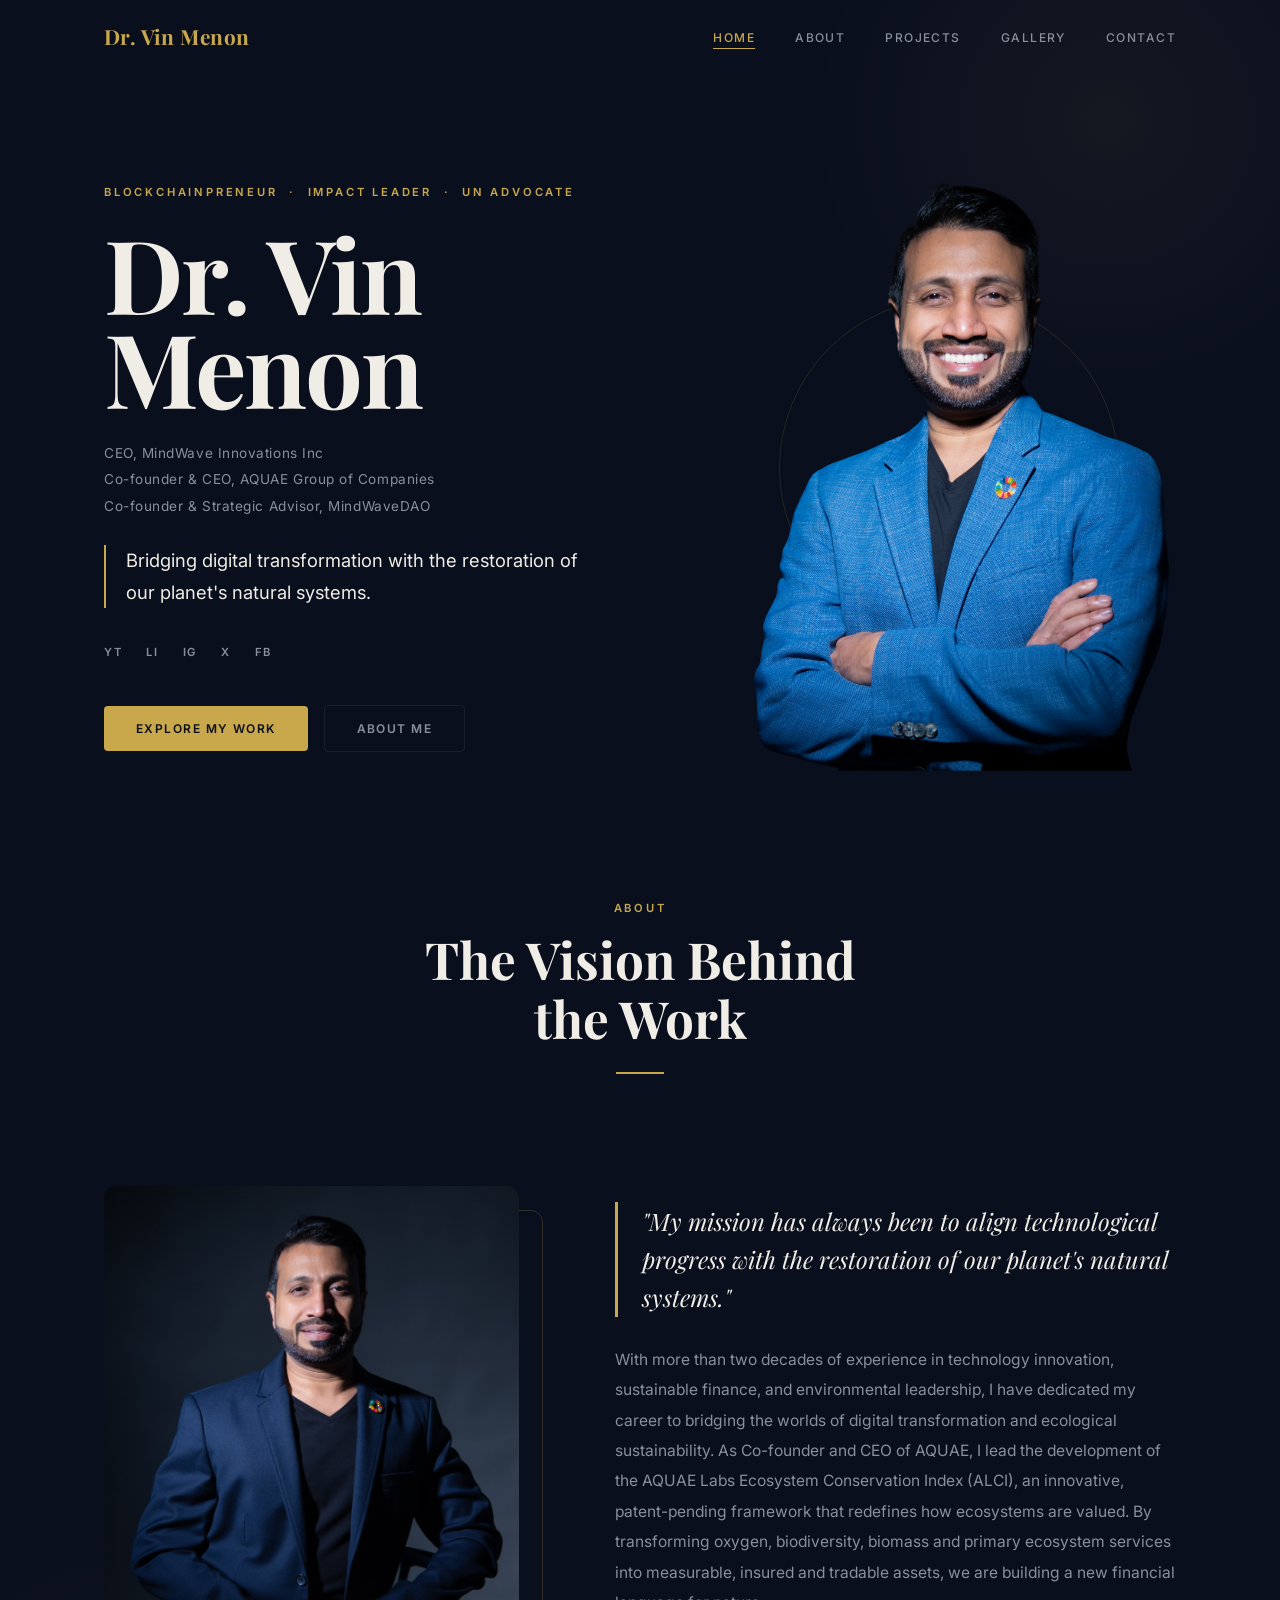
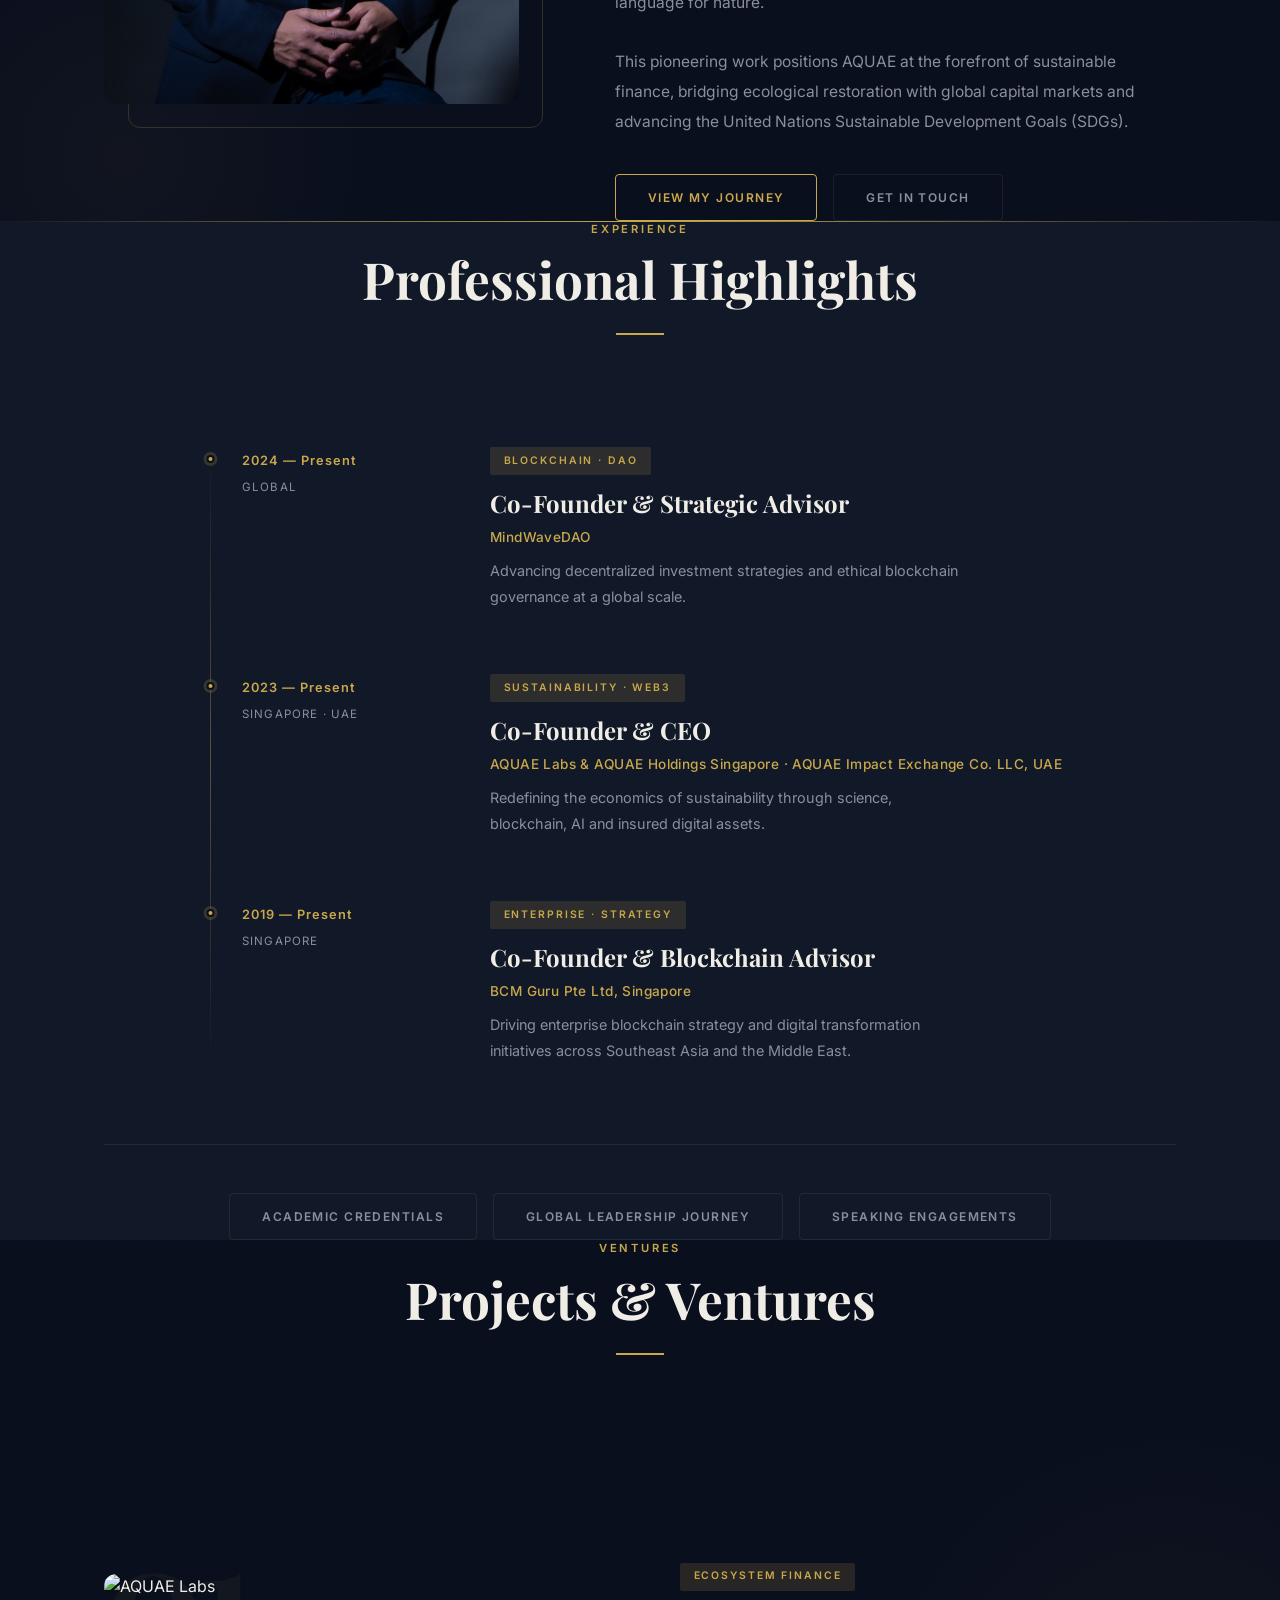
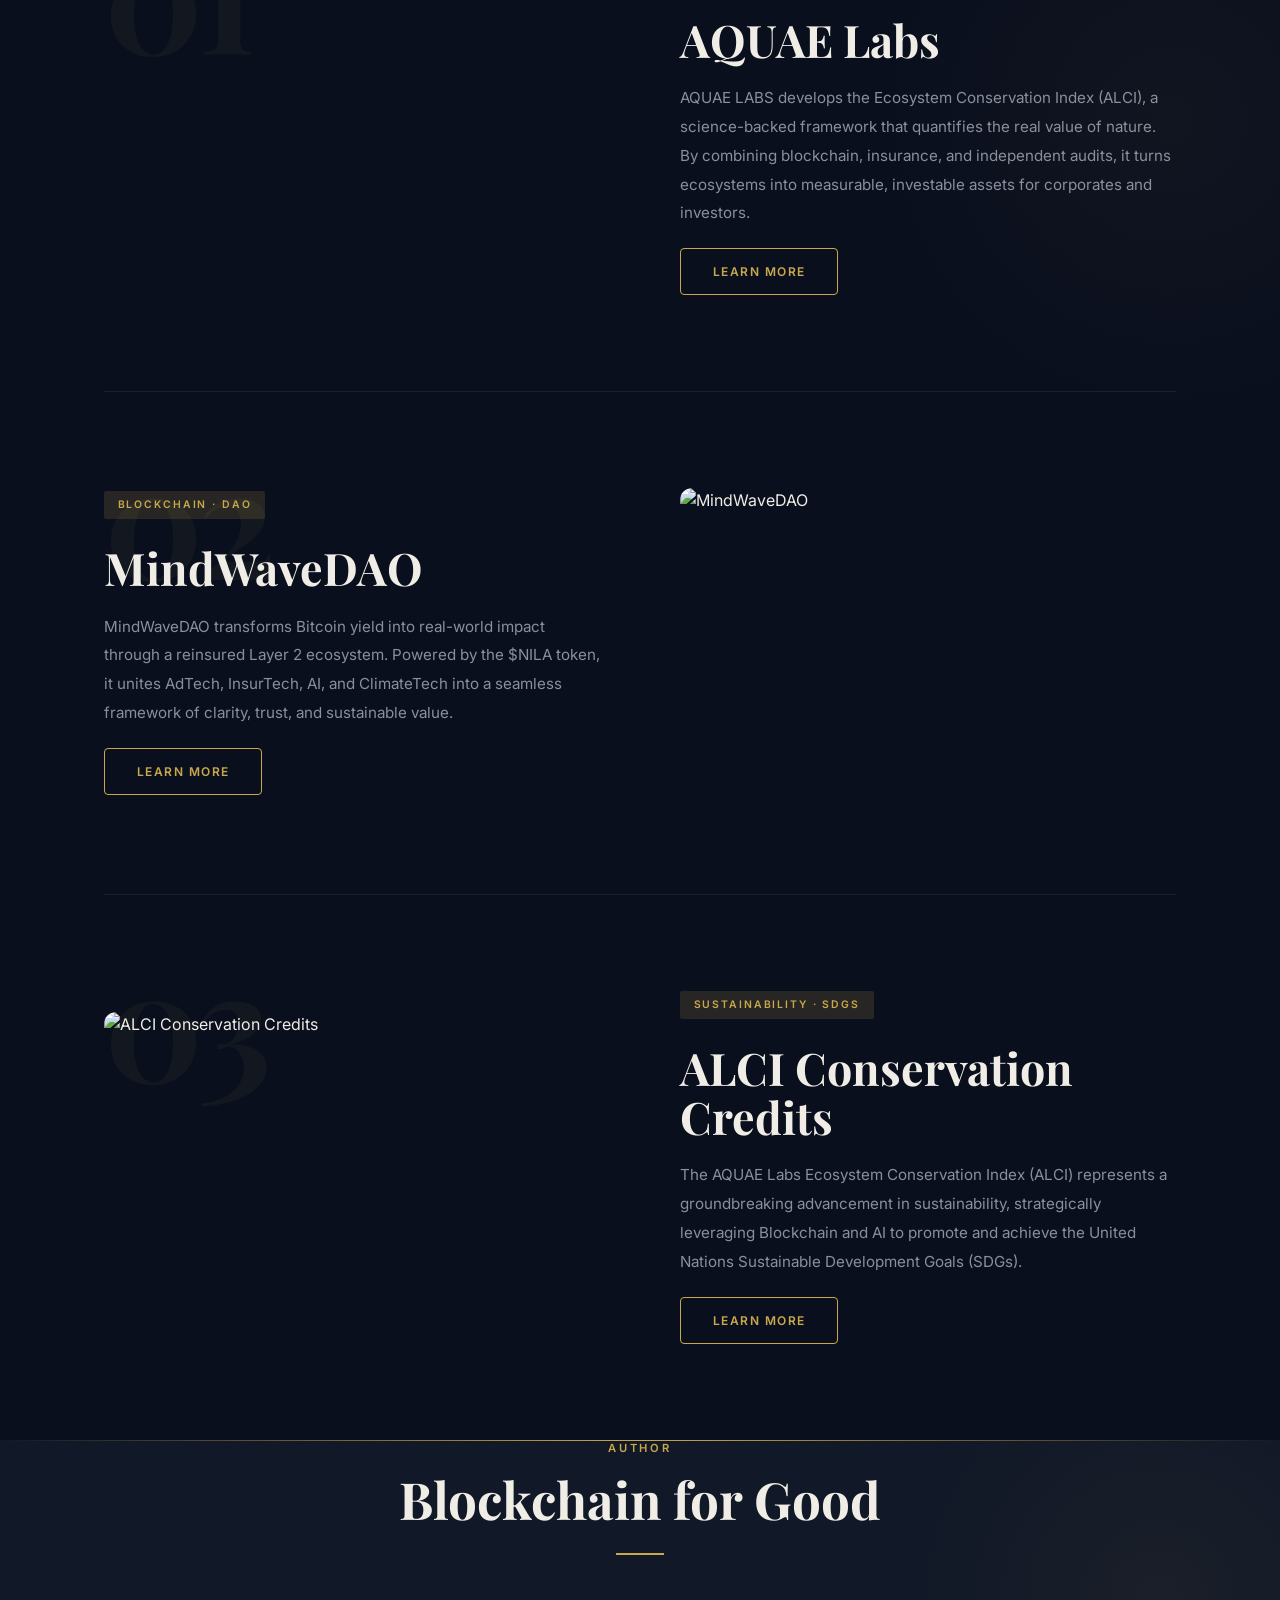
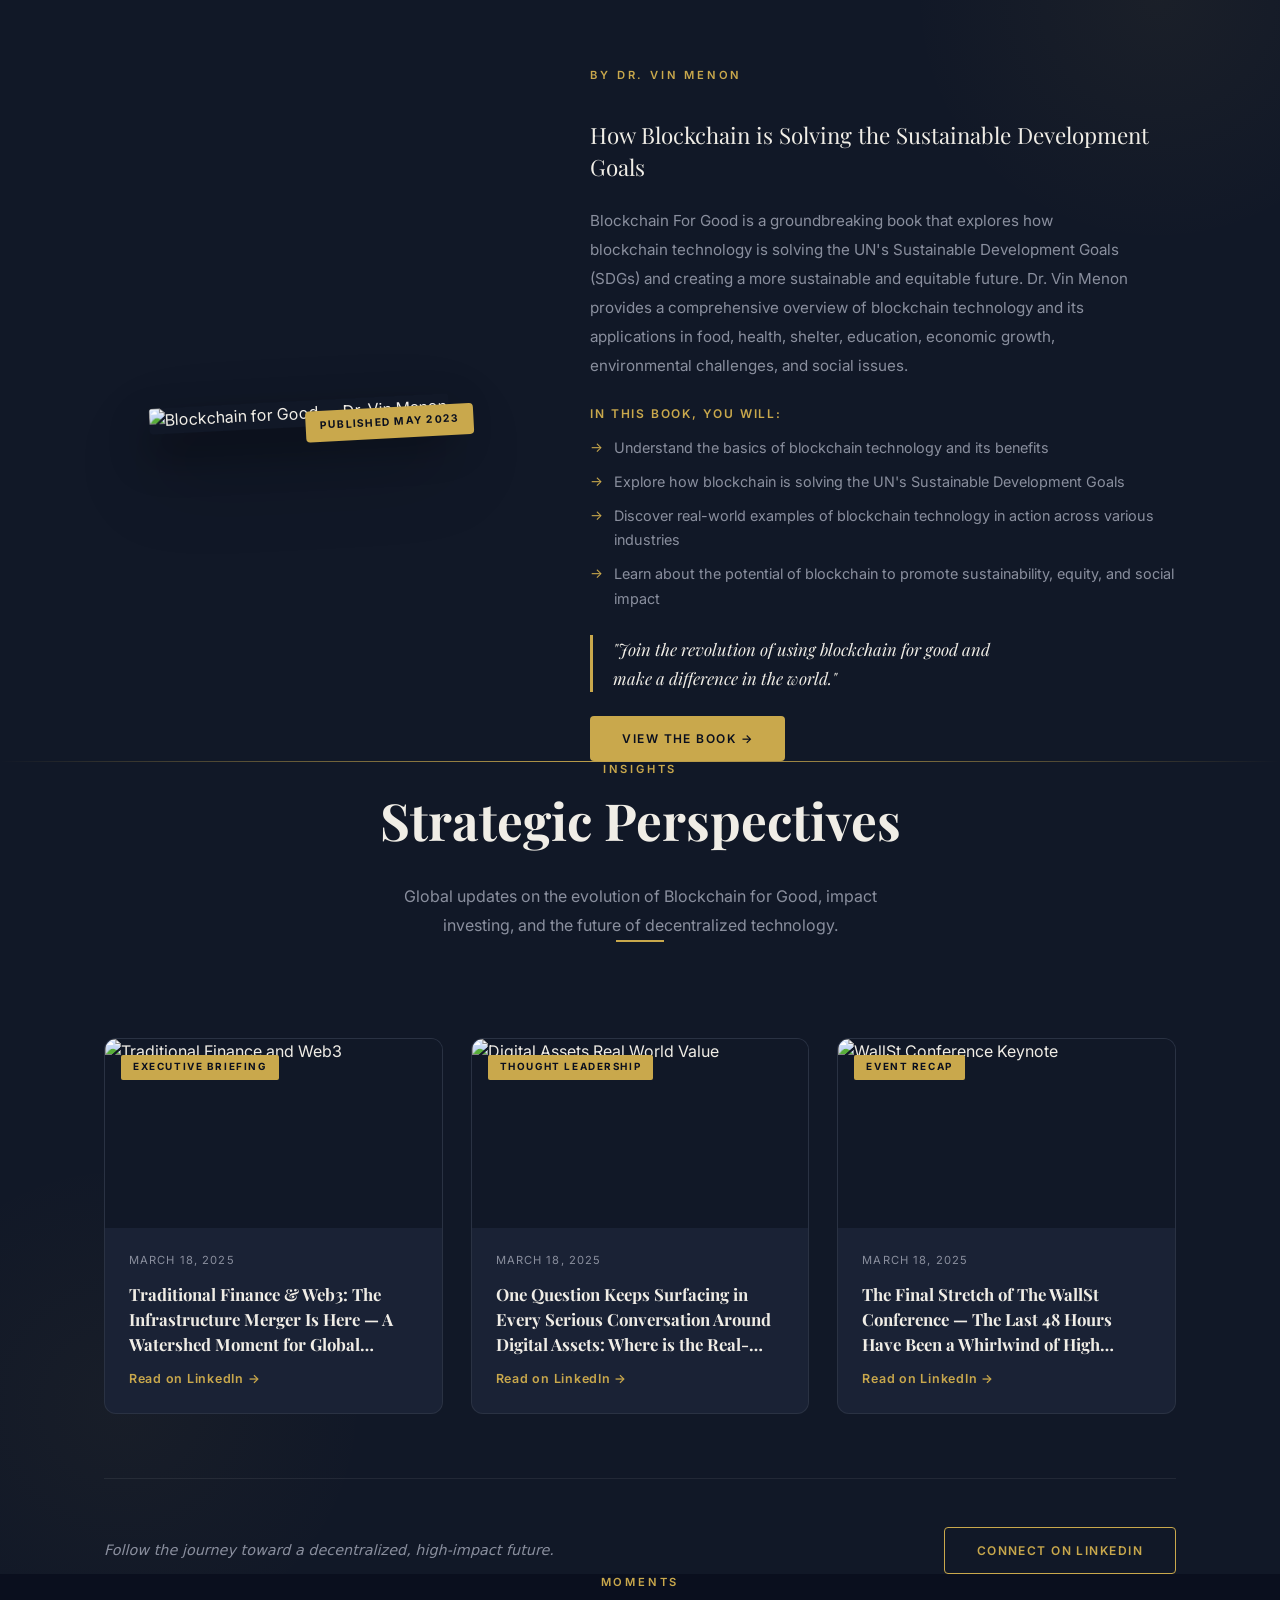
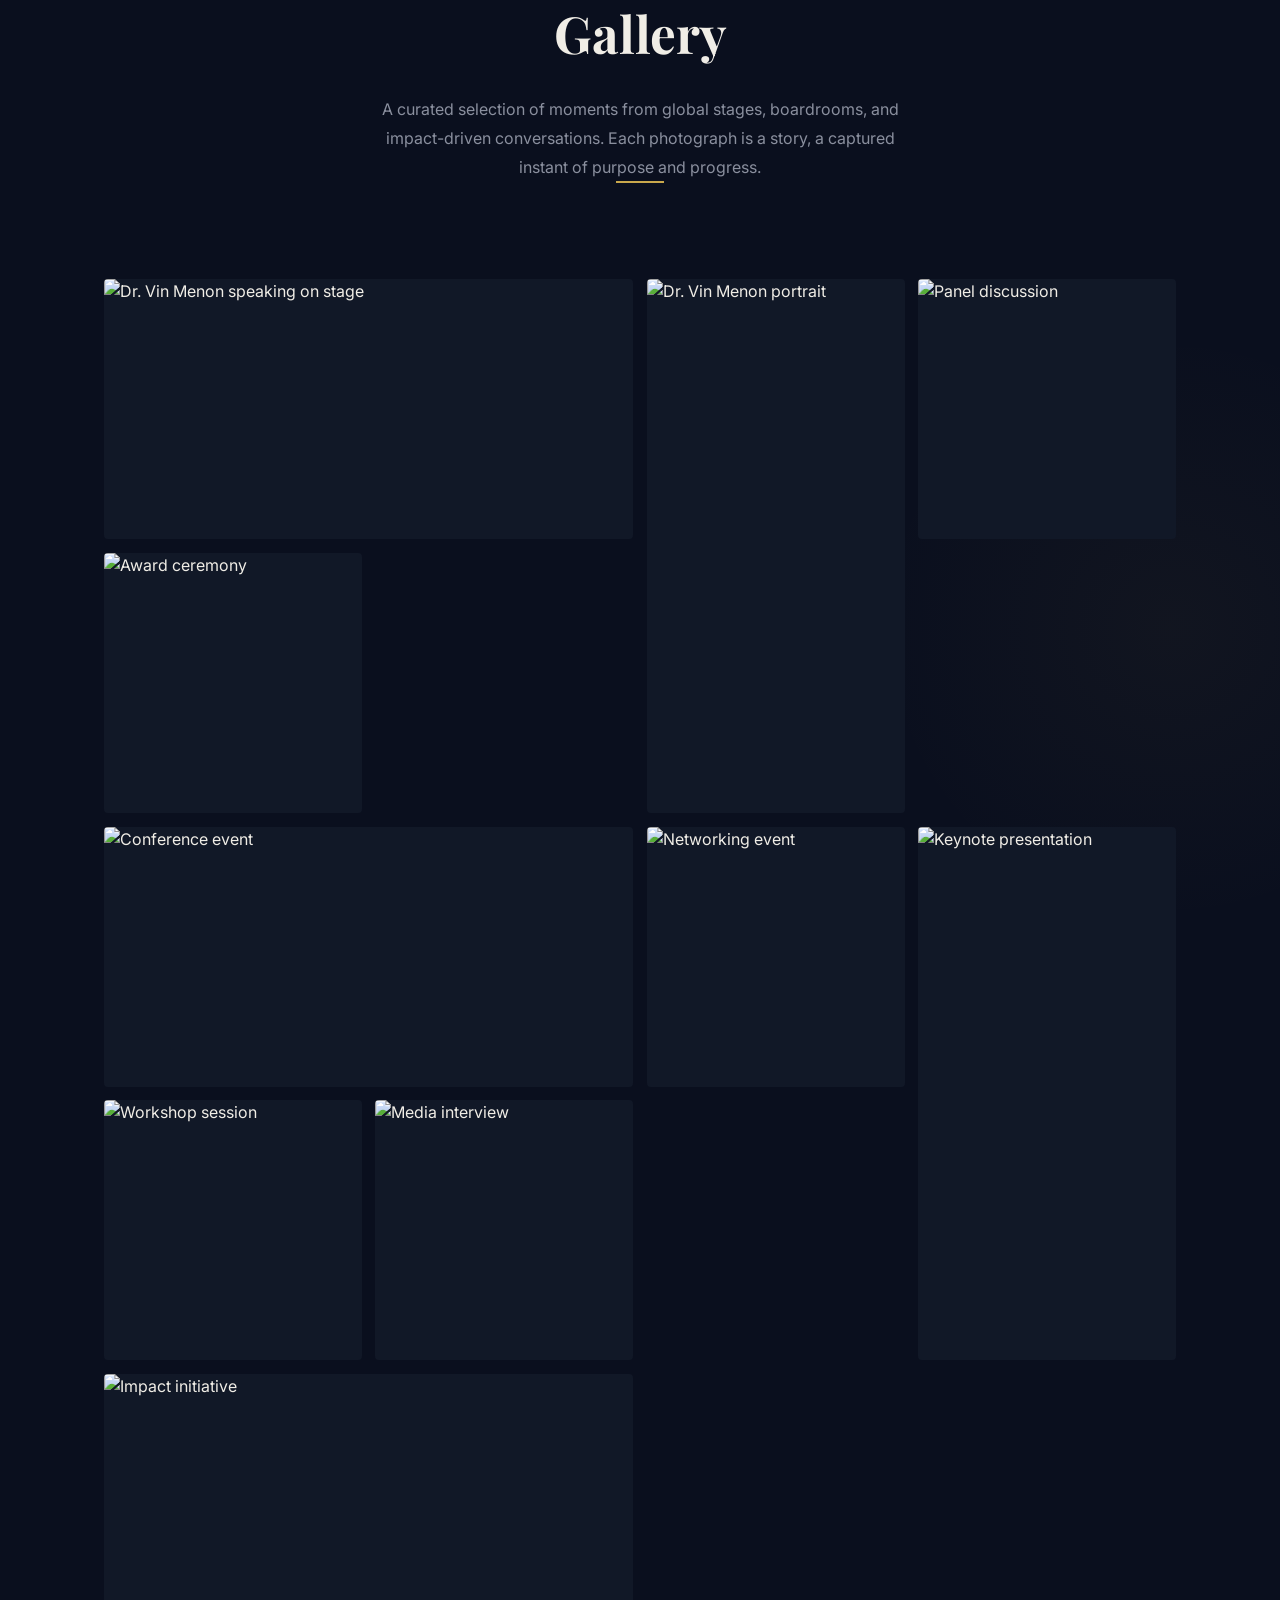
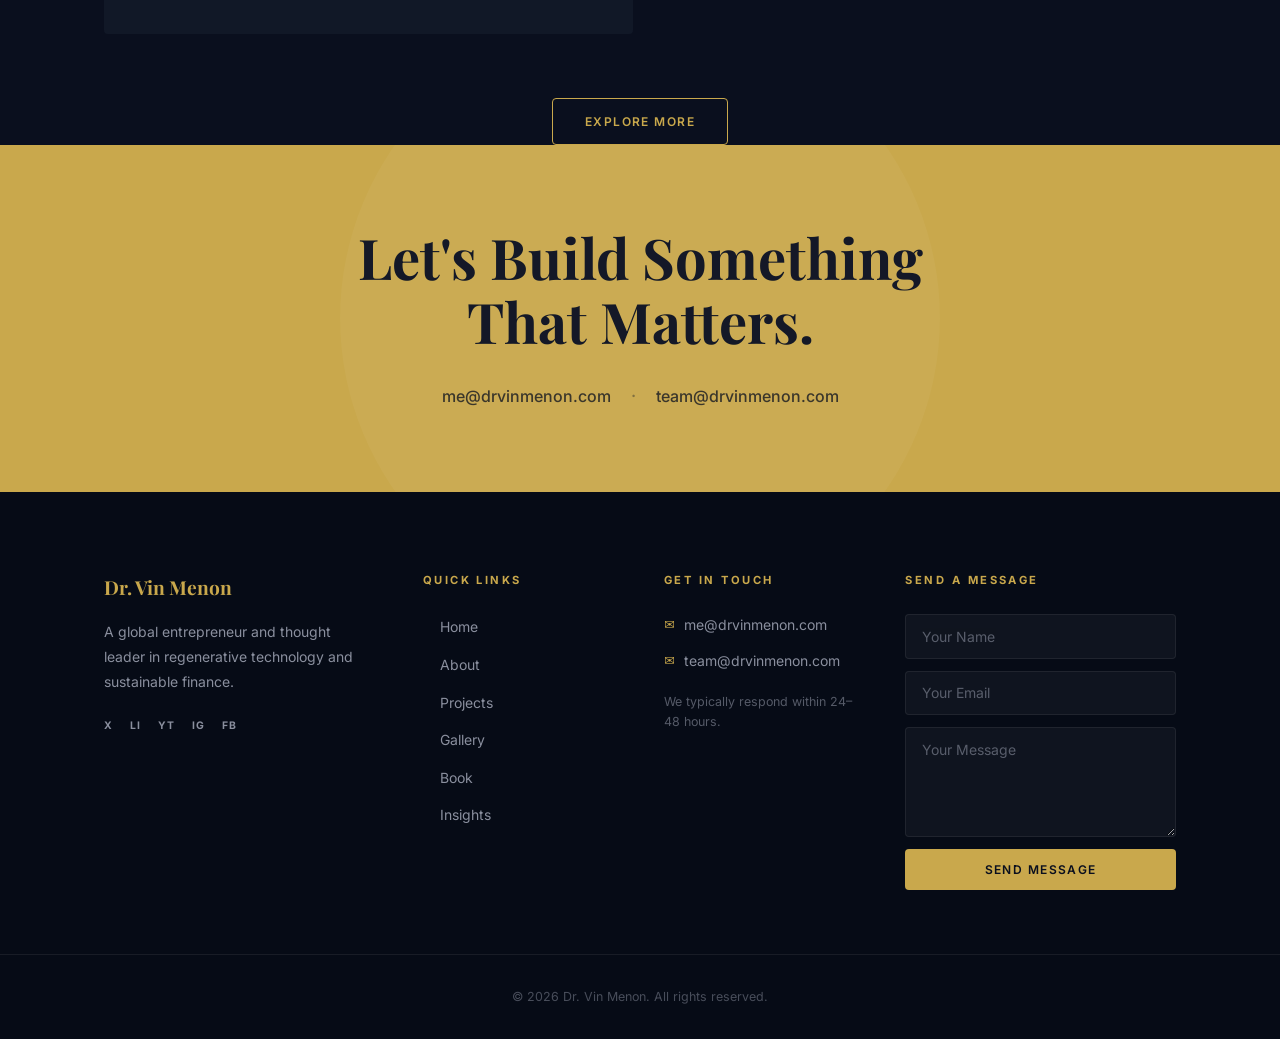
==== commit 59b539c4: "feat: add footer with gold CTA band, four column grid, contact form and scroll to top button" ====
--- a/index.html
+++ b/index.html
@@ -823,7 +823,313 @@
   </main>
 
   <footer id="site-footer">
-    <!-- Footer will go here -->
+    <!-- =============================================
+         FOOTER
+         Two parts:
+         1. CTA Band — full width gold band above
+            the footer with a bold message and
+            email contact links
+         2. Main Footer — four column layout with
+            brand info, quick links, contact details
+            and a contact form
+         ============================================= -->
+
+    <!--
+      CTA BAND
+      Full width gold colored band that sits just
+      above the main footer. Acts as a final call
+      to action before the visitor leaves the page.
+      Gold background with dark text for contrast.
+    -->
+    <div class="footer__cta-band">
+      <div class="container">
+
+        <!-- Large bold headline -->
+        <h2 class="footer__cta-heading">
+          Let's Build Something<br>That Matters.
+        </h2>
+
+        <!-- Two email links side by side -->
+        <!-- One for personal contact, one for team -->
+        <div class="footer__cta-emails">
+          <a
+            href="mailto:me@drvinmenon.com"
+            class="footer__cta-email"
+          >
+            me@drvinmenon.com
+          </a>
+          <span class="footer__cta-divider">·</span>
+          <a
+            href="mailto:team@drvinmenon.com"
+            class="footer__cta-email"
+          >
+            team@drvinmenon.com
+          </a>
+        </div>
+
+      </div>
+    </div>
+
+    <!--
+      MAIN FOOTER
+      Four column grid layout:
+      Col 1: Brand info and social links
+      Col 2: Quick navigation links
+      Col 3: Contact information
+      Col 4: Contact form
+    -->
+    <div class="footer__main">
+      <div class="footer__inner container">
+
+        <!--
+          COLUMN 1: Brand
+          Logo name, short tagline and social icons
+        -->
+        <div class="footer__brand">
+
+          <!-- Footer logo -->
+          <a href="index.html" class="footer__logo">
+            Dr. Vin Menon
+          </a>
+
+          <!-- One line brand tagline -->
+          <p class="footer__tagline">
+            A global entrepreneur and thought leader
+            in regenerative technology and
+            sustainable finance.
+          </p>
+
+          <!--
+            Social media links
+            Using text labels as placeholders
+            Replace with SVG icons later
+          -->
+          <div class="footer__socials">
+            <a
+              href="https://x.com"
+              target="_blank"
+              rel="noopener"
+              class="footer__social-link"
+              aria-label="X"
+            >X</a>
+            <a
+              href="https://linkedin.com"
+              target="_blank"
+              rel="noopener"
+              class="footer__social-link"
+              aria-label="LinkedIn"
+            >LI</a>
+            <a
+              href="https://youtube.com"
+              target="_blank"
+              rel="noopener"
+              class="footer__social-link"
+              aria-label="YouTube"
+            >YT</a>
+            <a
+              href="https://instagram.com"
+              target="_blank"
+              rel="noopener"
+              class="footer__social-link"
+              aria-label="Instagram"
+            >IG</a>
+            <a
+              href="https://facebook.com"
+              target="_blank"
+              rel="noopener"
+              class="footer__social-link"
+              aria-label="Facebook"
+            >FB</a>
+          </div>
+
+        </div>
+
+        <!--
+          COLUMN 2: Quick Links
+          Navigation links repeated in footer
+          for easy access without scrolling up
+        -->
+        <div class="footer__nav">
+
+          <h3 class="footer__col-heading">Quick Links</h3>
+
+          <ul class="footer__nav-list">
+            <li>
+              <a href="#hero" class="footer__nav-link">Home</a>
+            </li>
+            <li>
+              <a href="#about" class="footer__nav-link">About</a>
+            </li>
+            <li>
+              <a href="#projects" class="footer__nav-link">
+                Projects
+              </a>
+            </li>
+            <li>
+              <a href="#gallery" class="footer__nav-link">
+                Gallery
+              </a>
+            </li>
+            <li>
+              <a href="#book" class="footer__nav-link">
+                Book
+              </a>
+            </li>
+            <li>
+              <a href="#perspectives" class="footer__nav-link">
+                Insights
+              </a>
+            </li>
+          </ul>
+
+        </div>
+
+        <!--
+          COLUMN 3: Contact Info
+          Direct email addresses and a note
+          about response time
+        -->
+        <div class="footer__contact">
+
+          <h3 class="footer__col-heading">Get In Touch</h3>
+
+          <!-- Email links with mail icon placeholder -->
+          <div class="footer__contact-list">
+
+            <a
+              href="mailto:me@drvinmenon.com"
+              class="footer__contact-link"
+            >
+              <!-- Icon placeholder -->
+              <span class="footer__contact-icon">✉</span>
+              me@drvinmenon.com
+            </a>
+
+            <a
+              href="mailto:team@drvinmenon.com"
+              class="footer__contact-link"
+            >
+              <span class="footer__contact-icon">✉</span>
+              team@drvinmenon.com
+            </a>
+
+          </div>
+
+          <!-- Small note below email links -->
+          <p class="footer__contact-note">
+            We typically respond within 24–48 hours.
+          </p>
+
+        </div>
+
+        <!--
+          COLUMN 4: Contact Form
+          Simple form for direct messages.
+          data-action attribute is a placeholder
+          for Django form handling added later.
+          All inputs have name attributes ready
+          for backend processing.
+        -->
+        <div class="footer__form-wrap">
+
+          <h3 class="footer__col-heading">Send a Message</h3>
+
+          <!--
+            Contact form
+            data-action will be updated to Django
+            URL when backend is integrated later
+            csrf token input is ready for Django
+          -->
+          <form
+            id="contact-form"
+            class="footer__form"
+            data-action="/contact/"
+          >
+
+            <!-- Hidden CSRF token for Django later -->
+            <!-- Django will populate this value -->
+            <input
+              type="hidden"
+              name="csrfmiddlewaretoken"
+              value=""
+            >
+
+            <!-- Name input field -->
+            <input
+              type="text"
+              name="name"
+              id="form-name"
+              class="footer__input"
+              placeholder="Your Name"
+              required
+              autocomplete="name"
+            >
+
+            <!-- Email input field -->
+            <input
+              type="email"
+              name="email"
+              id="form-email"
+              class="footer__input"
+              placeholder="Your Email"
+              required
+              autocomplete="email"
+            >
+
+            <!-- Message textarea -->
+            <textarea
+              name="message"
+              id="form-message"
+              class="footer__textarea"
+              placeholder="Your Message"
+              rows="4"
+              required
+            ></textarea>
+
+            <!-- Submit button -->
+            <button
+              type="submit"
+              class="btn btn--primary footer__submit"
+            >
+              Send Message
+            </button>
+
+          </form>
+
+        </div>
+
+      </div>
+
+      <!--
+        Footer bottom bar
+        Copyright line spanning full width
+        Sits below the four column grid
+      -->
+      <div class="footer__bottom">
+        <div class="container">
+          <p class="footer__copyright">
+            © 2026 Dr. Vin Menon. All rights reserved.
+          </p>
+        </div>
+      </div>
+
+    </div>
+    <!-- End footer -->
+
+    <!--
+      SCROLL TO TOP BUTTON
+      Fixed button in the bottom right corner
+      Hidden by default, appears after scrolling
+      down 400px. JS in main.js controls visibility.
+    -->
+    <button
+      id="scroll-top"
+      class="scroll-top"
+      aria-label="Scroll to top"
+    >
+      ↑
+    </button>
+
   </footer>
 
   <script src="js/navbar.js" defer></script>
--- a/css/sections.css
+++ b/css/sections.css
@@ -1771,3 +1771,513 @@
     opacity: 1;
   }
 }
+
+/* =============================================
+   FOOTER
+   Two part layout:
+   1. Gold CTA band above the main footer
+   2. Dark four column main footer grid
+   ============================================= */
+
+/*
+  CTA Band
+  Full width gold background band that sits
+  just above the main footer. The high contrast
+  gold background with dark text makes this
+  the strongest visual call to action on the page.
+*/
+.footer__cta-band {
+  background: var(--color-accent);
+  padding-block: 5rem;
+  text-align: center;
+  position: relative;
+  overflow: hidden;
+}
+
+/*
+  Decorative circle behind CTA band text
+  Large semi-transparent circle adds depth
+  without distracting from the message
+*/
+.footer__cta-band::before {
+  content: '';
+  position: absolute;
+  top: 50%;
+  left: 50%;
+  transform: translate(-50%, -50%);
+  width: 600px;
+  height: 600px;
+  border-radius: 50%;
+  background: rgba(255, 255, 255, 0.04);
+  pointer-events: none;
+}
+
+/*
+  CTA band headline
+  Large serif font in dark color for
+  maximum contrast against gold background
+*/
+.footer__cta-heading {
+  font-family: var(--font-serif);
+  font-size: clamp(2rem, 5vw, 3.5rem);
+  font-weight: 700;
+  color: #0A0F1E;
+  line-height: 1.15;
+  margin-bottom: 1.75rem;
+}
+
+/*
+  Email links row inside CTA band
+  Flex row with centered alignment
+  and a small divider dot between them
+*/
+.footer__cta-emails {
+  display: flex;
+  align-items: center;
+  justify-content: center;
+  gap: 1.25rem;
+  flex-wrap: wrap;
+}
+
+/*
+  Individual email link in CTA band
+  Dark color to match the heading
+  Underline appears on hover
+*/
+.footer__cta-email {
+  font-size: 1rem;
+  font-weight: 500;
+  color: #0A0F1E;
+  text-decoration: none;
+  opacity: 0.75;
+  transition: opacity var(--transition-base);
+}
+
+.footer__cta-email:hover {
+  opacity: 1;
+  text-decoration: underline;
+}
+
+/*
+  Dot divider between the two email addresses
+  Muted dark color to not overpower the emails
+*/
+.footer__cta-divider {
+  color: rgba(10, 15, 30, 0.4);
+  font-size: 1.2rem;
+}
+
+/*
+  Main footer wrapper
+  Very dark background slightly darker than
+  the page background to ground the footer
+  visually at the bottom of the page
+*/
+.footer__main {
+  background: #060B16;
+  padding-top: 5rem;
+}
+
+/*
+  Four column grid layout
+  Columns are weighted so brand column
+  is slightly wider than the others
+  Gap provides breathing room between columns
+*/
+.footer__inner {
+  display: grid;
+  grid-template-columns: 1.4fr 1fr 1fr 1.4fr;
+  gap: 3rem;
+  padding-bottom: 4rem;
+}
+
+/*
+  Footer logo
+  Serif font matching the navbar logo style
+  Gold color for brand consistency
+*/
+.footer__logo {
+  font-family: var(--font-serif);
+  font-size: 1.2rem;
+  font-weight: 700;
+  color: var(--color-accent);
+  text-decoration: none;
+  display: block;
+  margin-bottom: 1rem;
+}
+
+/*
+  Brand tagline below the logo
+  Muted color, small size, generous line height
+  Max width keeps it from stretching too wide
+*/
+.footer__tagline {
+  font-size: 0.875rem;
+  color: var(--color-muted);
+  line-height: 1.8;
+  max-width: 28ch;
+  margin-bottom: 1.5rem;
+}
+
+/*
+  Social links row in brand column
+  Flex row with small gap between each link
+*/
+.footer__socials {
+  display: flex;
+  align-items: center;
+  gap: 1rem;
+}
+
+/*
+  Individual social link
+  Small uppercase text labels as placeholders
+  Muted color with gold hover transition
+*/
+.footer__social-link {
+  font-size: 0.65rem;
+  font-weight: 700;
+  letter-spacing: 0.15em;
+  text-transform: uppercase;
+  color: var(--color-muted);
+  text-decoration: none;
+  transition: color var(--transition-base);
+}
+
+.footer__social-link:hover {
+  color: var(--color-accent);
+}
+
+/*
+  Column headings for quick links,
+  contact info and form sections
+  Small gold uppercase label style
+*/
+.footer__col-heading {
+  font-size: 0.7rem;
+  font-weight: 700;
+  letter-spacing: 0.22em;
+  text-transform: uppercase;
+  color: var(--color-accent);
+  margin-bottom: 1.5rem;
+}
+
+/*
+  Quick links navigation list
+  Removes default list styling
+  Stacks links vertically with small gap
+*/
+.footer__nav-list {
+  list-style: none;
+  padding: 0;
+  margin: 0;
+  display: flex;
+  flex-direction: column;
+  gap: 0.75rem;
+}
+
+/*
+  Individual quick link
+  Muted color with text hover transition
+  Small size to not compete with main content
+*/
+.footer__nav-link {
+  font-size: 0.875rem;
+  color: var(--color-muted);
+  text-decoration: none;
+  transition: color var(--transition-base);
+  display: inline-flex;
+  align-items: center;
+  gap: 0.4rem;
+}
+
+/*
+  Arrow prefix appears on link hover
+  Uses CSS content pseudo element
+  Gives a subtle directional motion feel
+*/
+.footer__nav-link::before {
+  content: '→';
+  color: var(--color-accent);
+  font-size: 0.75rem;
+  opacity: 0;
+  transform: translateX(-6px);
+  transition:
+    opacity var(--transition-base),
+    transform var(--transition-base);
+}
+
+.footer__nav-link:hover {
+  color: var(--color-text);
+}
+
+.footer__nav-link:hover::before {
+  opacity: 1;
+  transform: translateX(0);
+}
+
+/*
+  Contact info list
+  Stacks the two email links vertically
+*/
+.footer__contact-list {
+  display: flex;
+  flex-direction: column;
+  gap: 0.85rem;
+  margin-bottom: 1.25rem;
+}
+
+/*
+  Individual contact email link
+  Flex row aligns icon and email address
+  Muted color with gold hover
+*/
+.footer__contact-link {
+  display: flex;
+  align-items: center;
+  gap: 0.6rem;
+  font-size: 0.875rem;
+  color: var(--color-muted);
+  text-decoration: none;
+  transition: color var(--transition-base);
+}
+
+.footer__contact-link:hover {
+  color: var(--color-accent);
+}
+
+/*
+  Small envelope icon before each email
+  Uses the HTML entity passed in the markup
+*/
+.footer__contact-icon {
+  font-size: 0.8rem;
+  color: var(--color-accent);
+}
+
+/*
+  Small note below contact links
+  Very muted, tiny font to keep it subtle
+*/
+.footer__contact-note {
+  font-size: 0.78rem;
+  color: var(--color-muted);
+  opacity: 0.6;
+  line-height: 1.6;
+}
+
+/*
+  Contact form wrapper
+  No extra styles needed beyond the column grid
+*/
+.footer__form {
+  display: flex;
+  flex-direction: column;
+  gap: 0.75rem;
+}
+
+/*
+  Form input fields
+  Dark semi-transparent background
+  Subtle border that brightens on focus
+  Full width to fill the column
+*/
+.footer__input {
+  width: 100%;
+  background: rgba(255, 255, 255, 0.04);
+  border: 1px solid var(--color-border);
+  border-radius: var(--radius-sm);
+  padding: 0.8rem 1rem;
+  color: var(--color-text);
+  font-family: var(--font-sans);
+  font-size: 0.875rem;
+  transition: border-color var(--transition-base);
+  outline: none;
+}
+
+/*
+  Input focus state
+  Gold border highlight when user clicks
+  into the field for clear visual feedback
+*/
+.footer__input:focus {
+  border-color: rgba(201, 168, 76, 0.5);
+}
+
+/*
+  Placeholder text inside inputs
+  Muted color so it does not compete with
+  the actual typed text
+*/
+.footer__input::placeholder {
+  color: var(--color-muted);
+  opacity: 0.6;
+}
+
+/*
+  Textarea field
+  Same styles as input fields for consistency
+  resize vertical only so user cannot break
+  the horizontal layout by dragging it wider
+*/
+.footer__textarea {
+  width: 100%;
+  background: rgba(255, 255, 255, 0.04);
+  border: 1px solid var(--color-border);
+  border-radius: var(--radius-sm);
+  padding: 0.8rem 1rem;
+  color: var(--color-text);
+  font-family: var(--font-sans);
+  font-size: 0.875rem;
+  transition: border-color var(--transition-base);
+  outline: none;
+  resize: vertical;
+  min-height: 110px;
+}
+
+.footer__textarea:focus {
+  border-color: rgba(201, 168, 76, 0.5);
+}
+
+.footer__textarea::placeholder {
+  color: var(--color-muted);
+  opacity: 0.6;
+}
+
+/*
+  Submit button
+  Full width to fill the form column
+  Uses existing btn--primary styles
+*/
+.footer__submit {
+  width: 100%;
+  justify-content: center;
+}
+
+/*
+  Footer bottom bar
+  Very subtle top border separates it
+  from the four column grid above
+  Centers the copyright text
+*/
+.footer__bottom {
+  border-top: 1px solid var(--color-border);
+  padding-block: 2rem;
+}
+
+/*
+  Copyright text
+  Very small and muted so it does not
+  distract from the rest of the footer
+*/
+.footer__copyright {
+  font-size: 0.78rem;
+  color: var(--color-muted);
+  opacity: 0.5;
+  text-align: center;
+  margin: 0;
+}
+
+/*
+  Scroll to top button
+  Fixed in the bottom right corner of the page
+  Hidden by default with opacity 0
+  JS in main.js adds class visible when
+  the user scrolls down more than 400px
+*/
+.scroll-top {
+  position: fixed;
+  bottom: 2rem;
+  right: 2rem;
+  width: 44px;
+  height: 44px;
+  border-radius: 50%;
+  background: var(--color-accent);
+  color: #0A0F1E;
+  border: none;
+  cursor: pointer;
+  font-size: 1.1rem;
+  display: flex;
+  align-items: center;
+  justify-content: center;
+  opacity: 0;
+  visibility: hidden;
+  transform: translateY(10px);
+  transition:
+    opacity var(--transition-base),
+    visibility var(--transition-base),
+    transform var(--transition-base);
+  z-index: 99;
+}
+
+/*
+  Visible state for scroll to top button
+  JS adds this class after scrolling 400px
+  Button fades in and slides up into position
+*/
+.scroll-top.visible {
+  opacity: 1;
+  visibility: visible;
+  transform: translateY(0);
+}
+
+.scroll-top:hover {
+  filter: brightness(1.15);
+  transform: translateY(-2px);
+}
+
+/*
+  Tablet layout — 2 columns
+  Brand and nav in first row
+  Contact and form in second row
+*/
+@media (max-width: 1024px) {
+  .footer__inner {
+    grid-template-columns: 1fr 1fr;
+    gap: 2.5rem;
+  }
+}
+
+/*
+  Mobile layout — single column
+  All four columns stack vertically
+  CTA band emails stack vertically too
+*/
+@media (max-width: 768px) {
+  .footer__inner {
+    grid-template-columns: 1fr;
+    gap: 2.5rem;
+  }
+
+  .footer__cta-emails {
+    flex-direction: column;
+    gap: 0.75rem;
+  }
+
+  .footer__cta-divider {
+    display: none;
+  }
+
+  .footer__tagline {
+    max-width: 100%;
+  }
+}
+
+/*
+  Small mobile adjustments
+  Tighter padding on very small screens
+*/
+@media (max-width: 480px) {
+  .footer__cta-band {
+    padding-block: 3.5rem;
+  }
+
+  .footer__main {
+    padding-top: 3rem;
+  }
+
+  .scroll-top {
+    bottom: 1.25rem;
+    right: 1.25rem;
+  }
+}
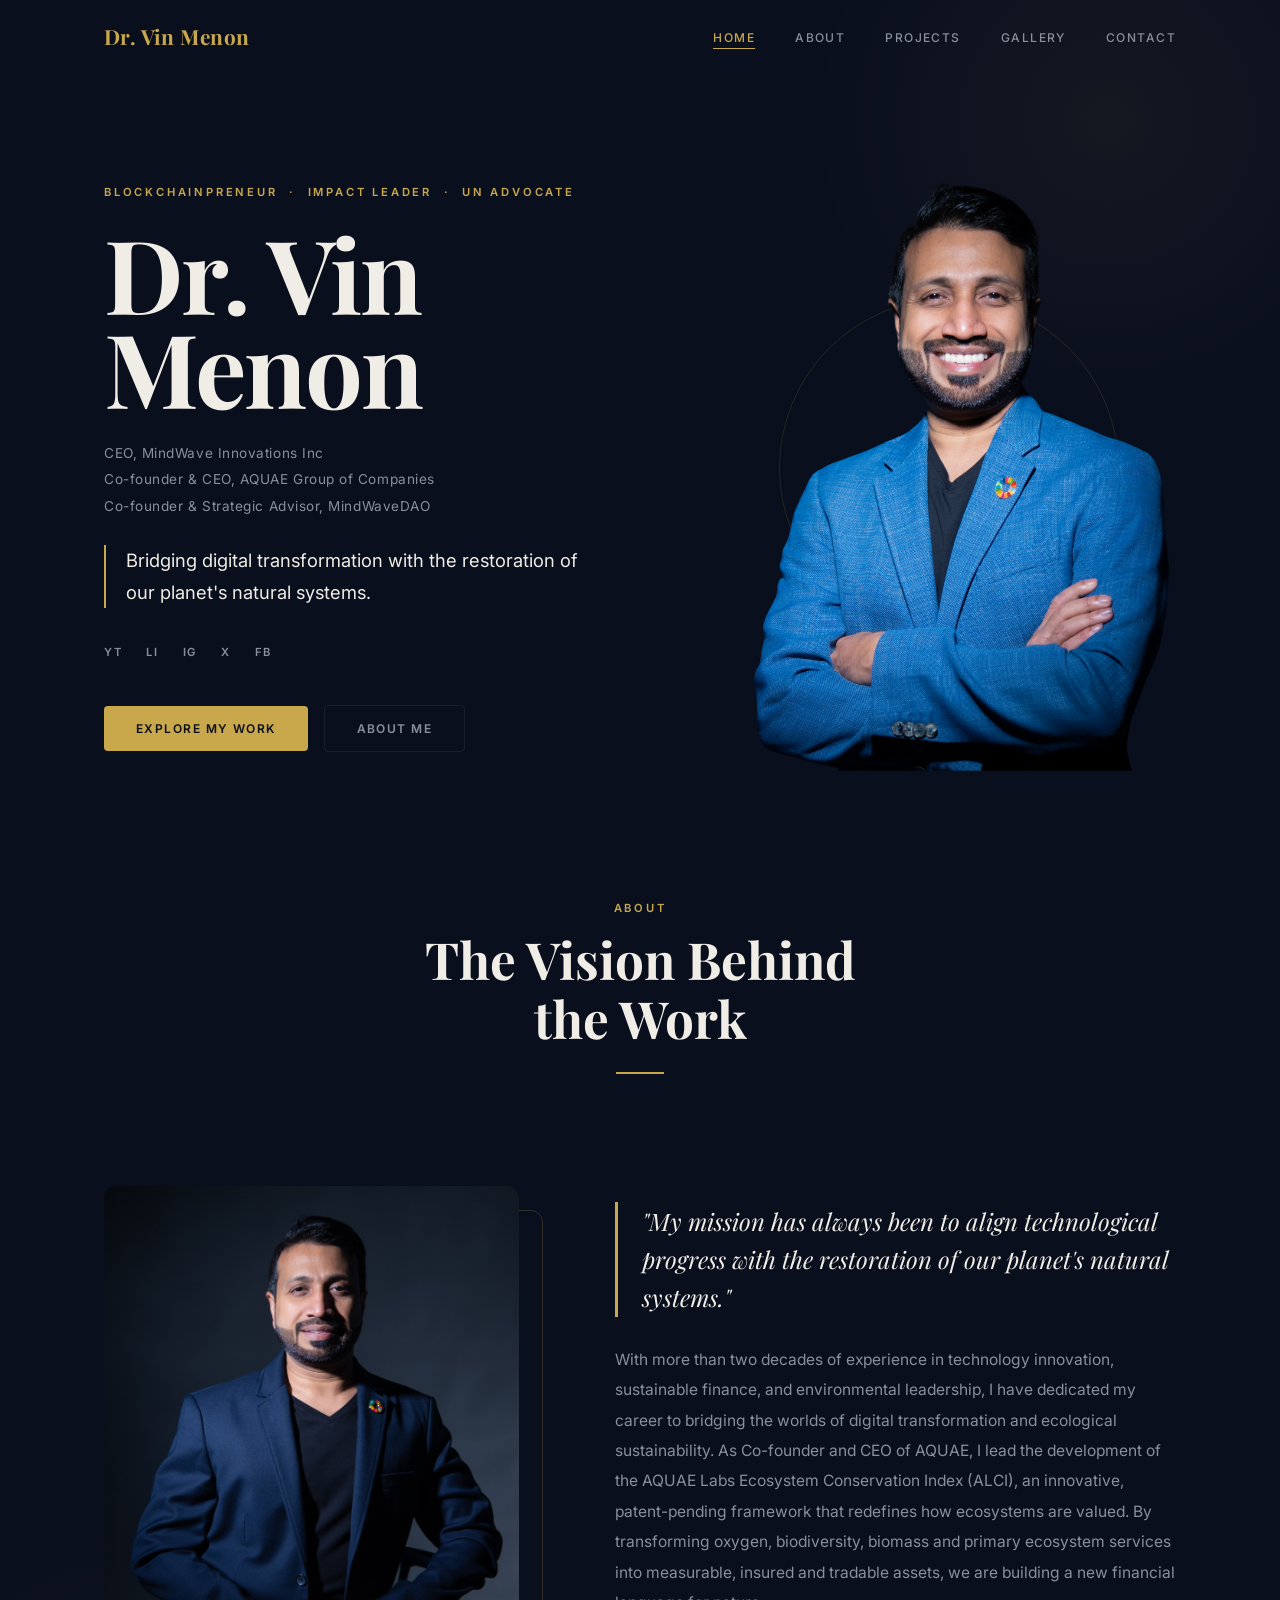
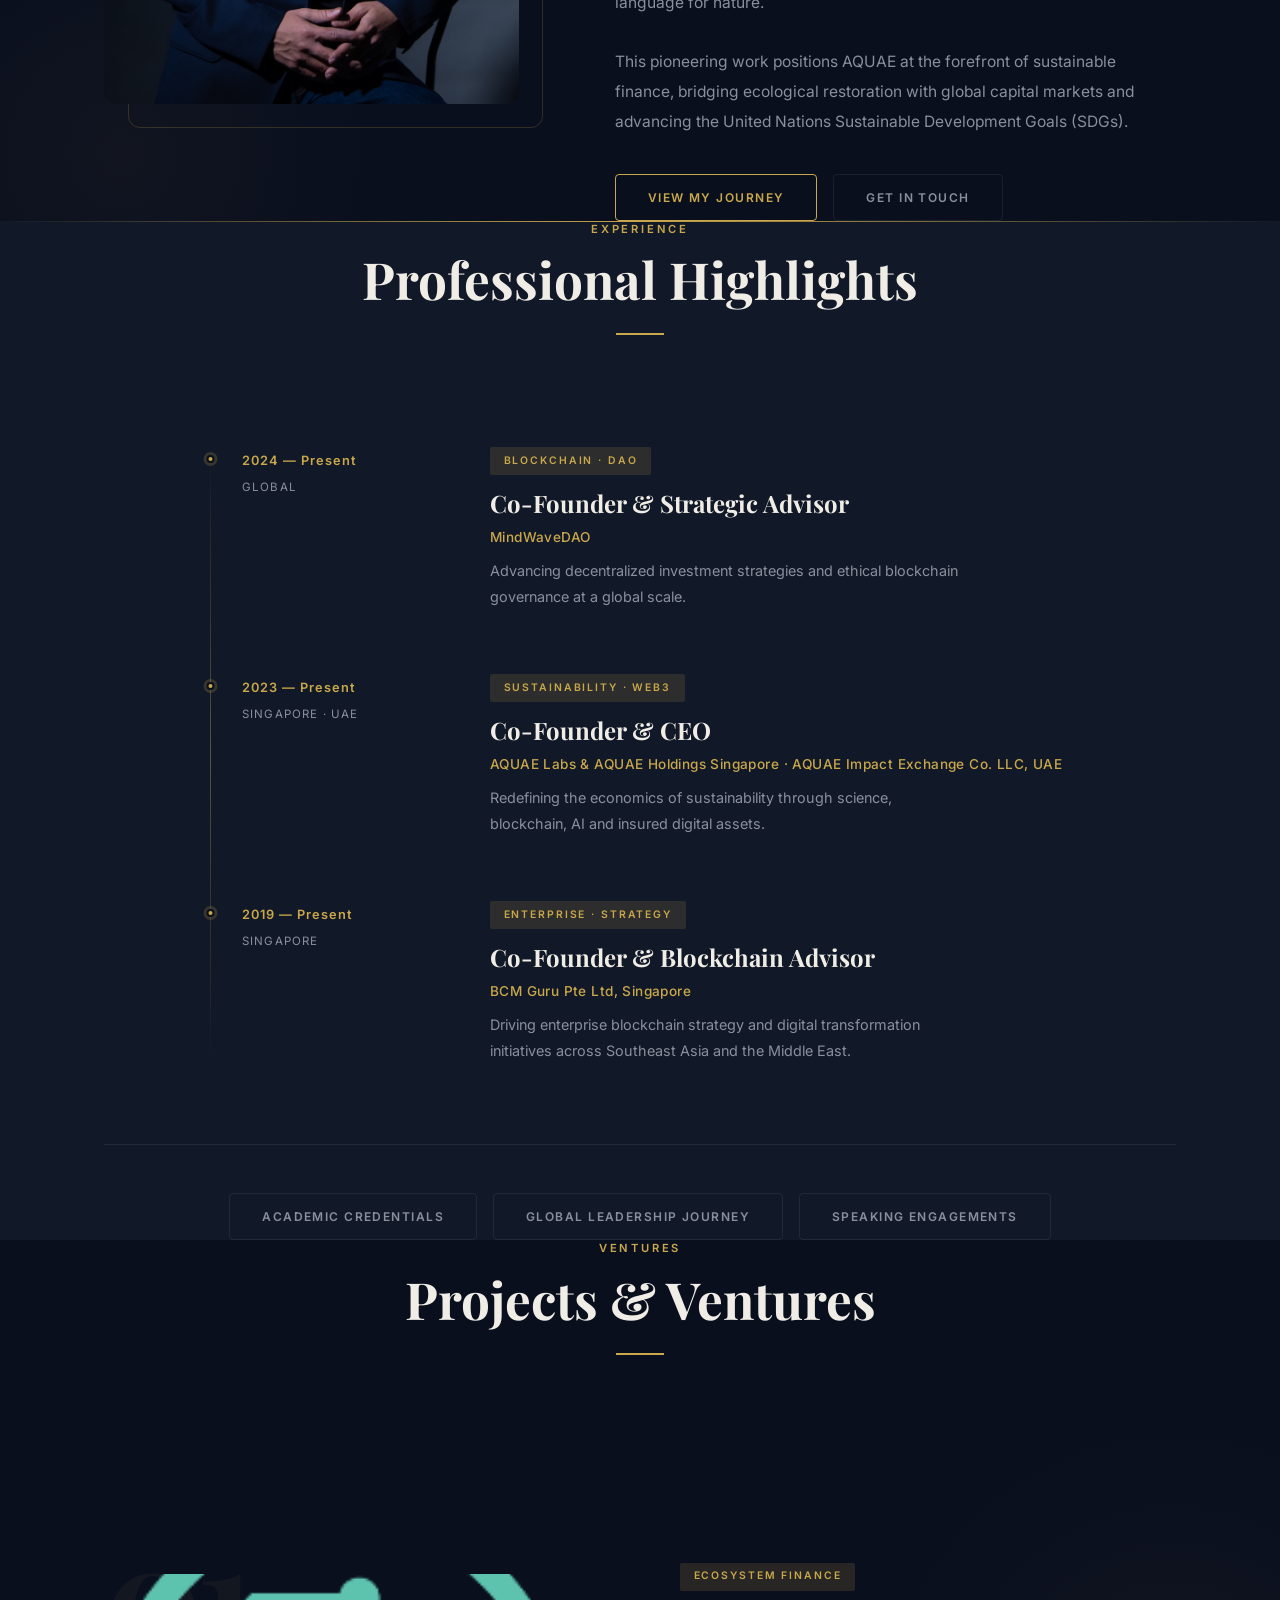
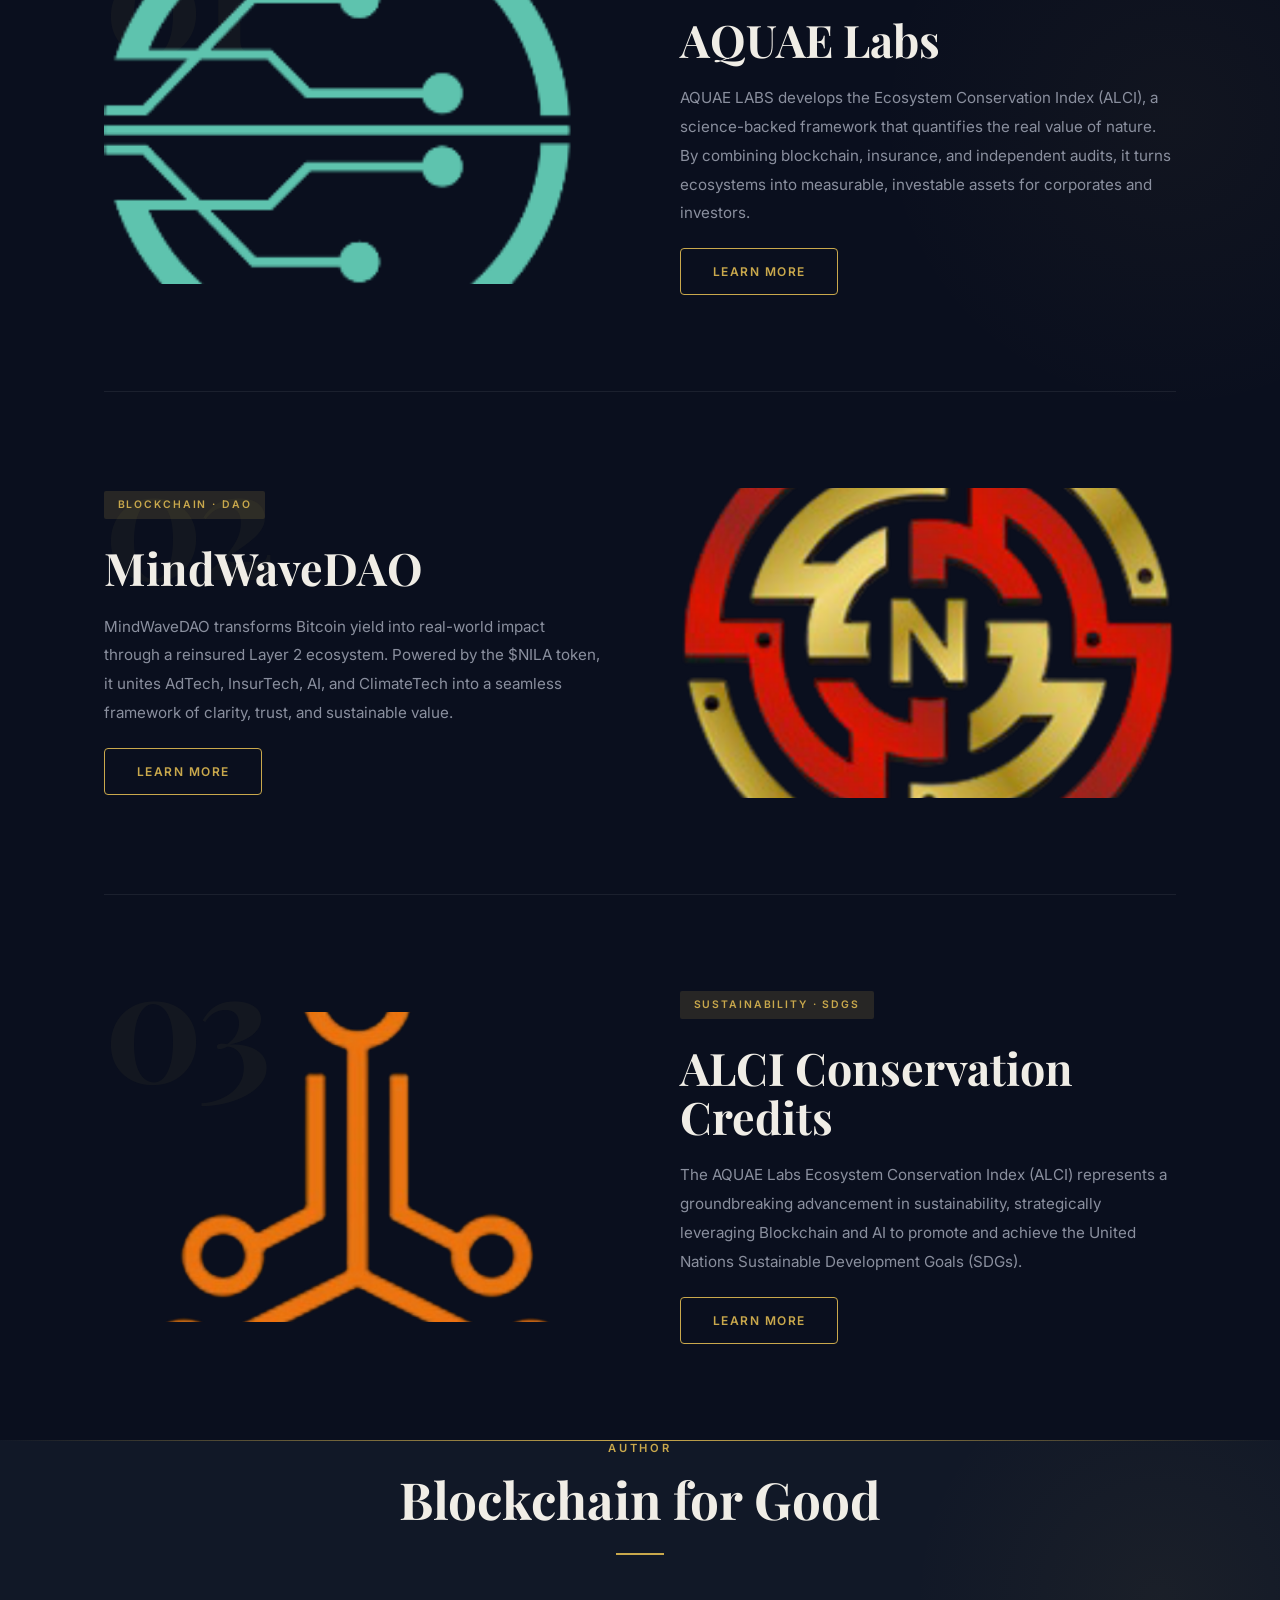
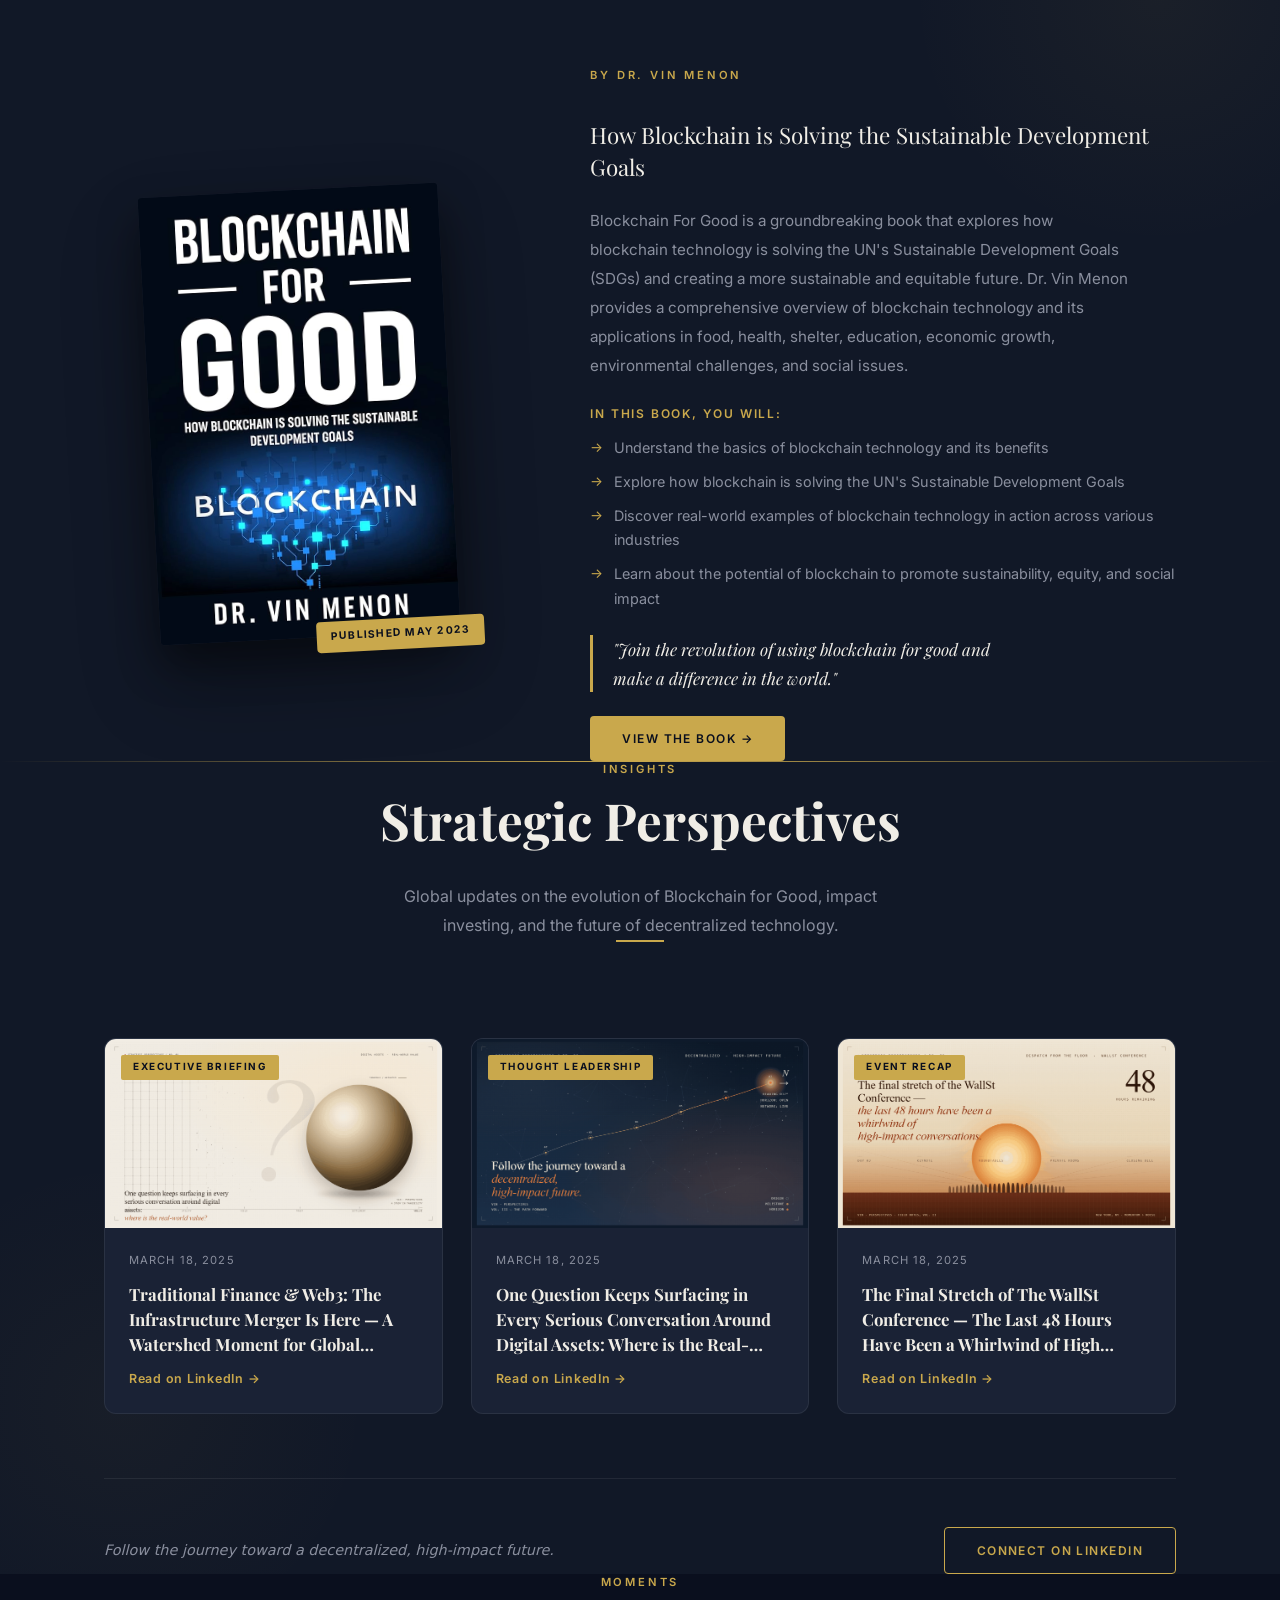
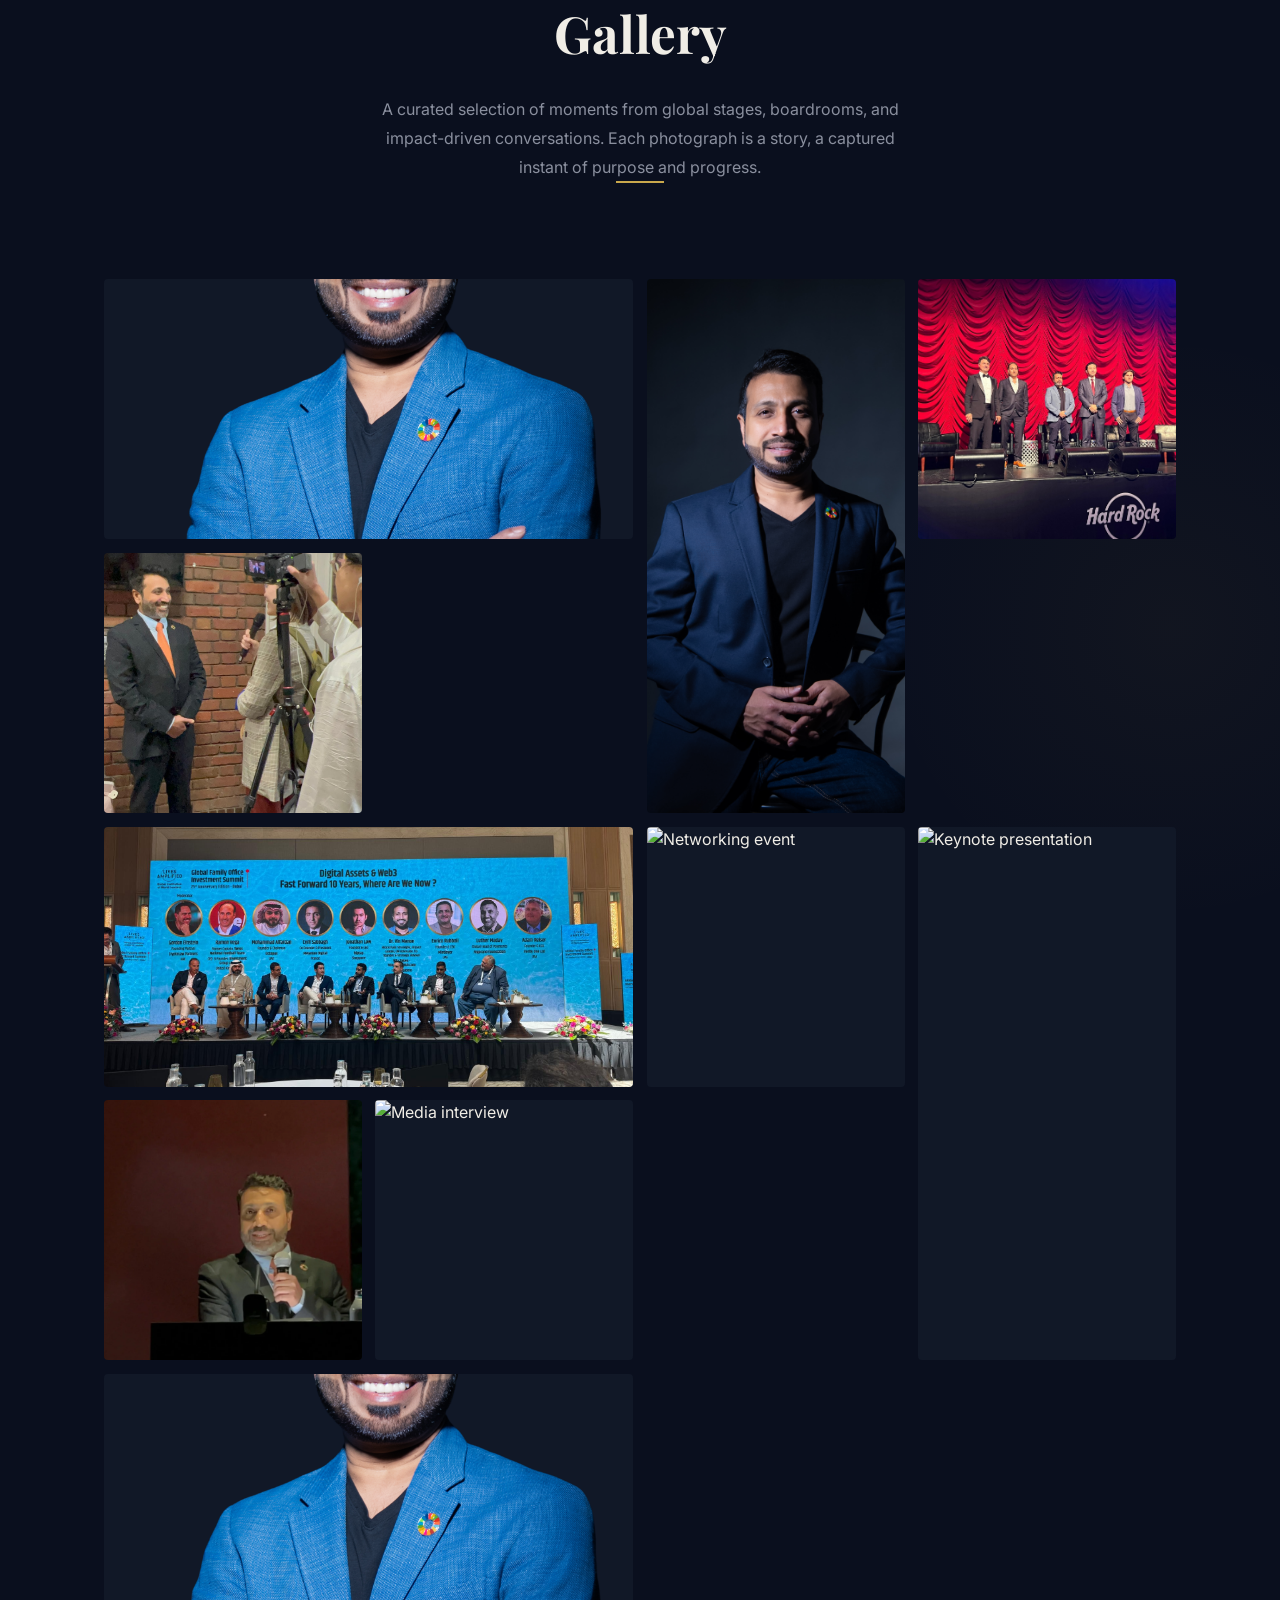
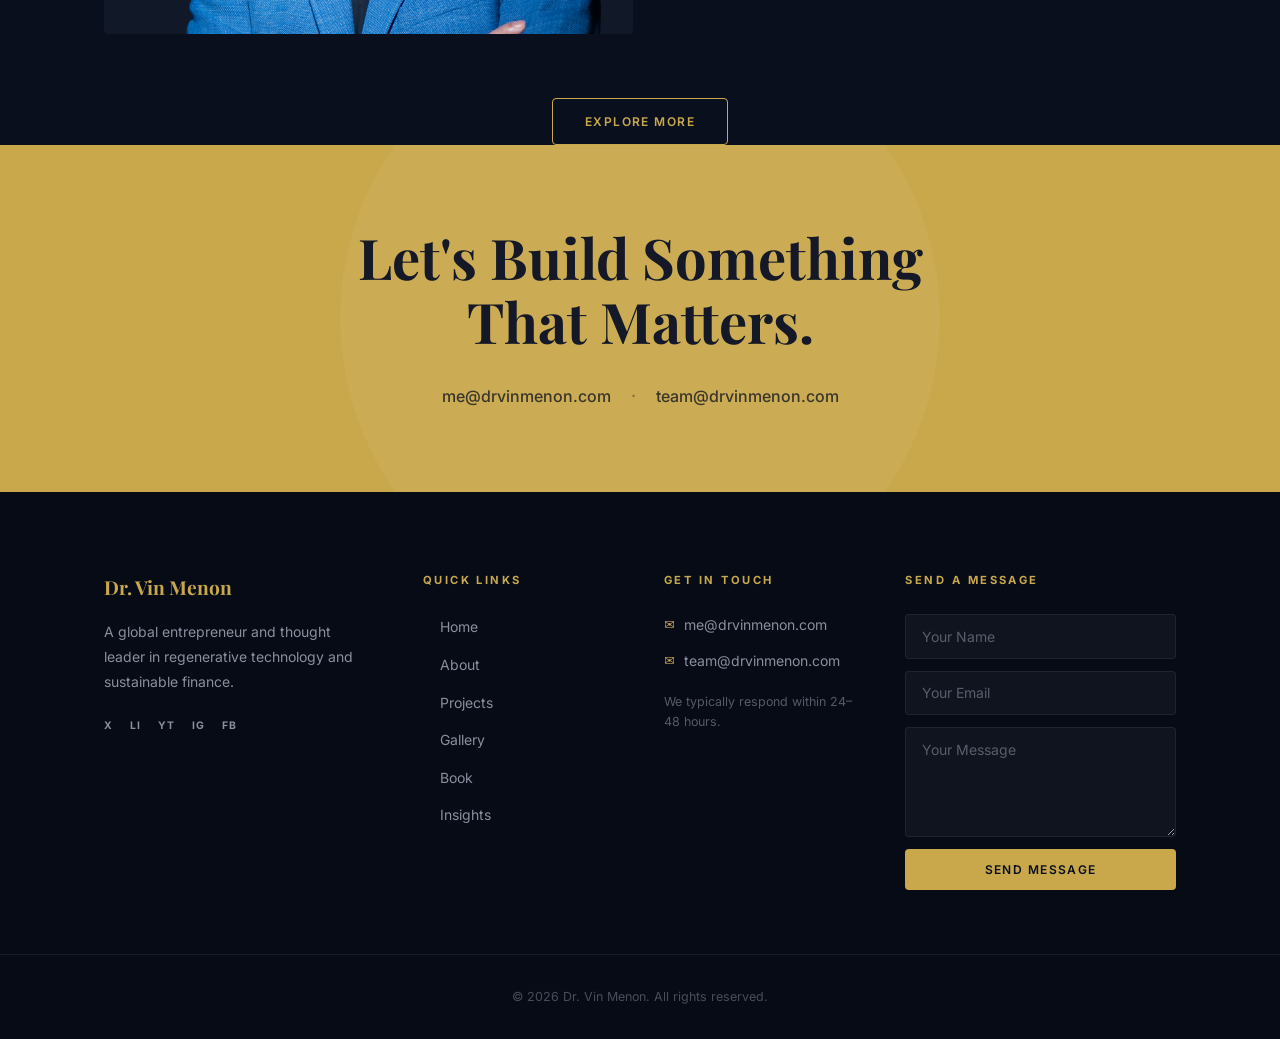
==== commit ddd12779: "feat: add all images to their correct sections across the website" ====
--- a/index.html
+++ b/index.html
@@ -274,7 +274,7 @@
               <div class="project__image">
                 <div class="image-frame">
                   <img
-                    src="assets/images/projects/aquae-labs.jpg"
+                    src="assets/images/projects/aquae-logo.png"
                     alt="AQUAE Labs"
                   >
                 </div>
@@ -301,7 +301,7 @@
               <div class="project__image">
                 <div class="image-frame">
                   <img
-                    src="assets/images/projects/mindwavedao.jpg"
+                    src="assets/images/projects/mindwave-logo.png"
                     alt="MindWaveDAO"
                   >
                 </div>
@@ -327,7 +327,7 @@
               <div class="project__image">
                 <div class="image-frame">
                   <img
-                    src="assets/images/projects/alci-credits.jpg"
+                    src="assets/images/projects/bcm-1.png"
                     alt="ALCI Conservation Credits"
                   >
                 </div>
@@ -383,7 +383,7 @@
 
               <!-- Book cover image — add actual image to assets/images/book/ -->
               <img
-                src="assets/images/book/blockchain-for-good.jpg"
+                src="assets/images/book/book.jpg"
                 alt="Blockchain for Good — Dr. Vin Menon"
                 class="book__cover-img"
               >
@@ -506,7 +506,7 @@
             <!-- Thumbnail placeholder — replace src with actual image later -->
             <div class="post__thumbnail">
               <img
-                src="assets/images/projects/post-1.jpg"
+                src="assets/images/projects/perspective-1.jpg"
                 alt="Traditional Finance and Web3"
                 class="post__img"
               >
@@ -538,7 +538,7 @@
 
             <div class="post__thumbnail">
               <img
-                src="assets/images/projects/post-2.jpg"
+                src="assets/images/projects/perspective-2.jpg"
                 alt="Digital Assets Real World Value"
                 class="post__img"
               >
@@ -569,7 +569,7 @@
 
             <div class="post__thumbnail">
               <img
-                src="assets/images/projects/post-3.jpg"
+                src="assets/images/projects/perspective-3.jpg"
                 alt="WallSt Conference Keynote"
                 class="post__img"
               >
@@ -664,7 +664,7 @@
           <div class="gallery__item gallery__item--wide reveal">
             <div class="gallery__img-wrap">
               <img
-                src="assets/images/gallery/gallery-1.jpg"
+                src="assets/images/gallery/vin-profile-photo.png"
                 alt="Dr. Vin Menon speaking on stage"
                 class="gallery__img"
               >
@@ -680,7 +680,7 @@
           <div class="gallery__item gallery__item--tall reveal">
             <div class="gallery__img-wrap">
               <img
-                src="assets/images/gallery/gallery-2.jpg"
+                src="assets/images/gallery/vin-about.png"
                 alt="Dr. Vin Menon portrait"
                 class="gallery__img"
               >
@@ -694,7 +694,7 @@
           <div class="gallery__item reveal">
             <div class="gallery__img-wrap">
               <img
-                src="assets/images/gallery/gallery-3.jpg"
+                src="assets/images/gallery/vin11.jpg"
                 alt="Panel discussion"
                 class="gallery__img"
               >
@@ -708,7 +708,7 @@
           <div class="gallery__item reveal">
             <div class="gallery__img-wrap">
               <img
-                src="assets/images/gallery/gallery-4.jpg"
+                src="assets/images/gallery/vin12.jpg"
                 alt="Award ceremony"
                 class="gallery__img"
               >
@@ -723,7 +723,7 @@
           <div class="gallery__item gallery__item--wide reveal">
             <div class="gallery__img-wrap">
               <img
-                src="assets/images/gallery/gallery-5.jpg"
+                src="assets/images/gallery/vin14.jpg"
                 alt="Conference event"
                 class="gallery__img"
               >
@@ -737,7 +737,7 @@
           <div class="gallery__item reveal">
             <div class="gallery__img-wrap">
               <img
-                src="assets/images/gallery/gallery-6.jpg"
+                src="assets/images/gallery/vin4.jpg"
                 alt="Networking event"
                 class="gallery__img"
               >
@@ -751,7 +751,7 @@
           <div class="gallery__item gallery__item--tall reveal">
             <div class="gallery__img-wrap">
               <img
-                src="assets/images/gallery/gallery-7.jpg"
+                src="assets/images/gallery/vin5.jpg"
                 alt="Keynote presentation"
                 class="gallery__img"
               >
@@ -765,7 +765,7 @@
           <div class="gallery__item reveal">
             <div class="gallery__img-wrap">
               <img
-                src="assets/images/gallery/gallery-8.jpg"
+                src="assets/images/gallery/vin6.png"
                 alt="Workshop session"
                 class="gallery__img"
               >
@@ -779,7 +779,7 @@
           <div class="gallery__item reveal">
             <div class="gallery__img-wrap">
               <img
-                src="assets/images/gallery/gallery-9.jpg"
+                src="assets/images/gallery/vin8.jpg"
                 alt="Media interview"
                 class="gallery__img"
               >
@@ -793,7 +793,7 @@
           <div class="gallery__item gallery__item--wide reveal">
             <div class="gallery__img-wrap">
               <img
-                src="assets/images/gallery/gallery-10.jpg"
+                src="assets/images/gallery/vin-profile-photo.png"
                 alt="Impact initiative"
                 class="gallery__img"
               >
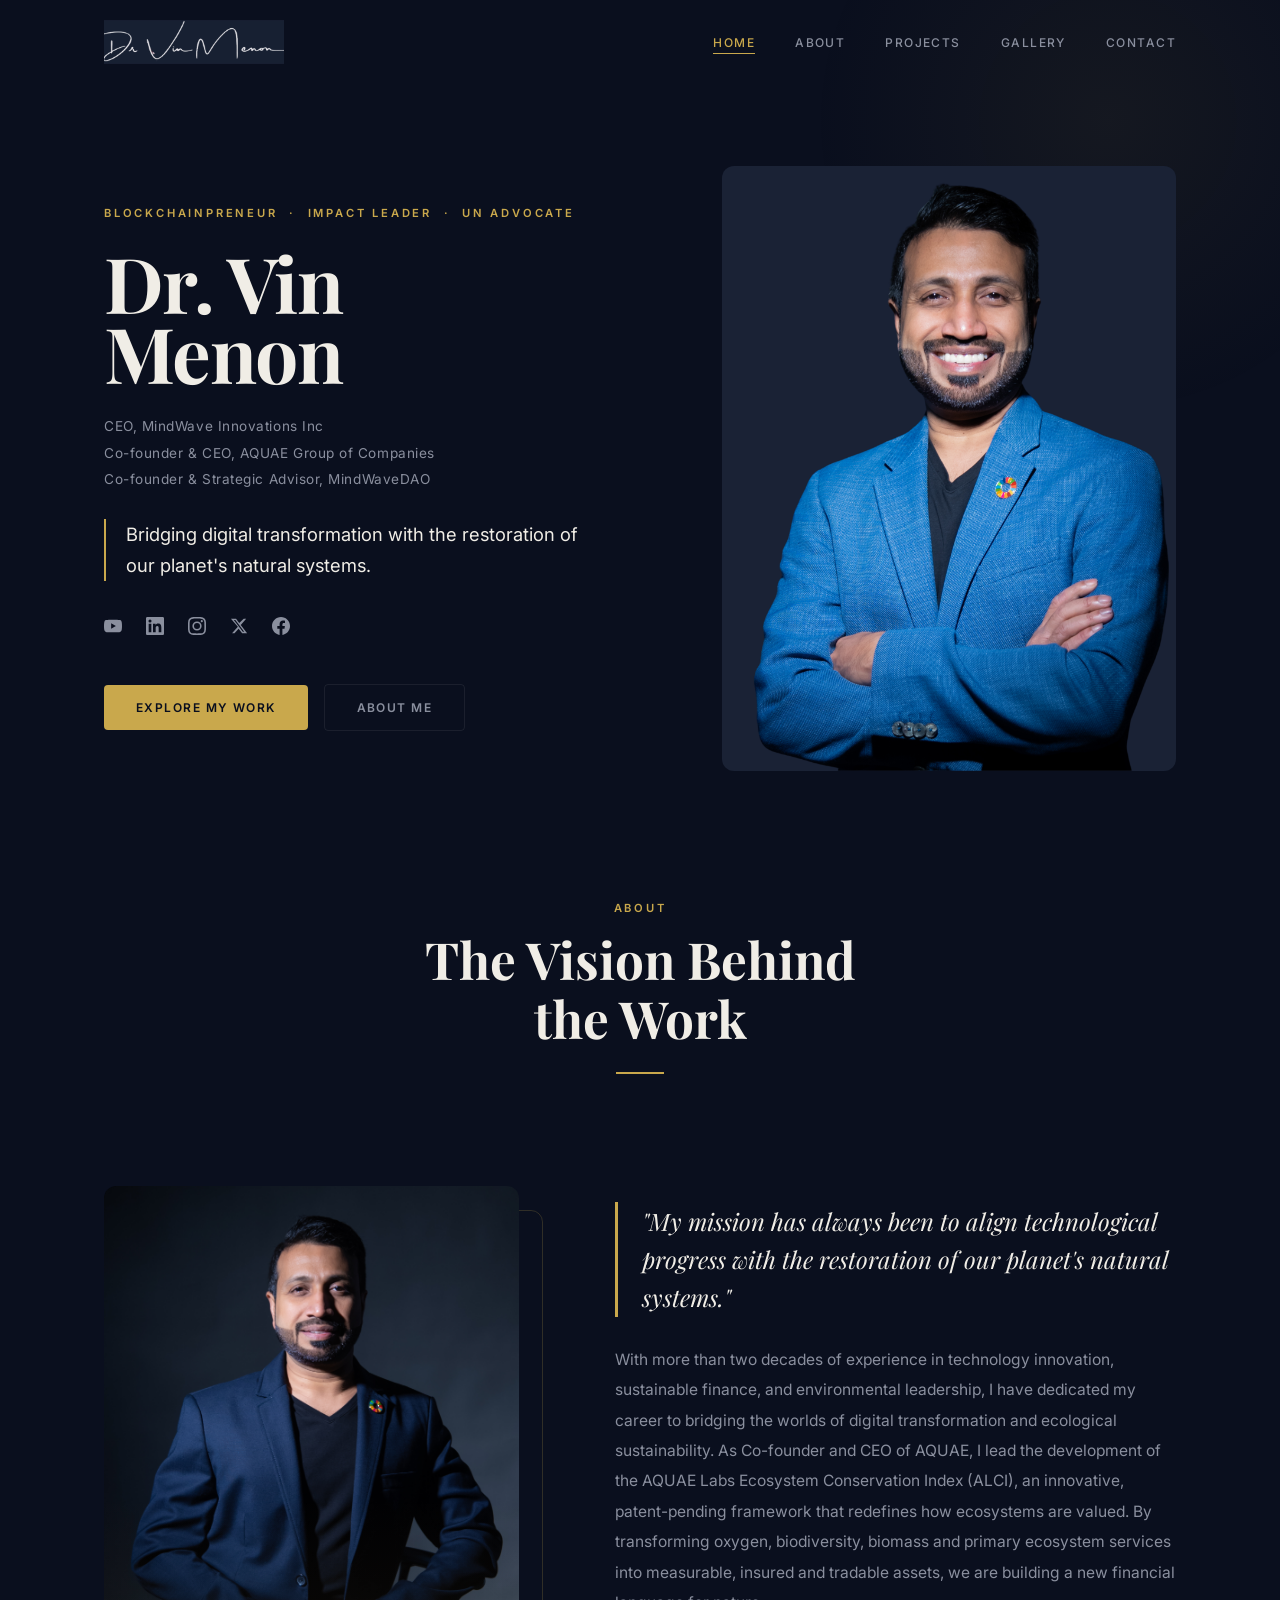
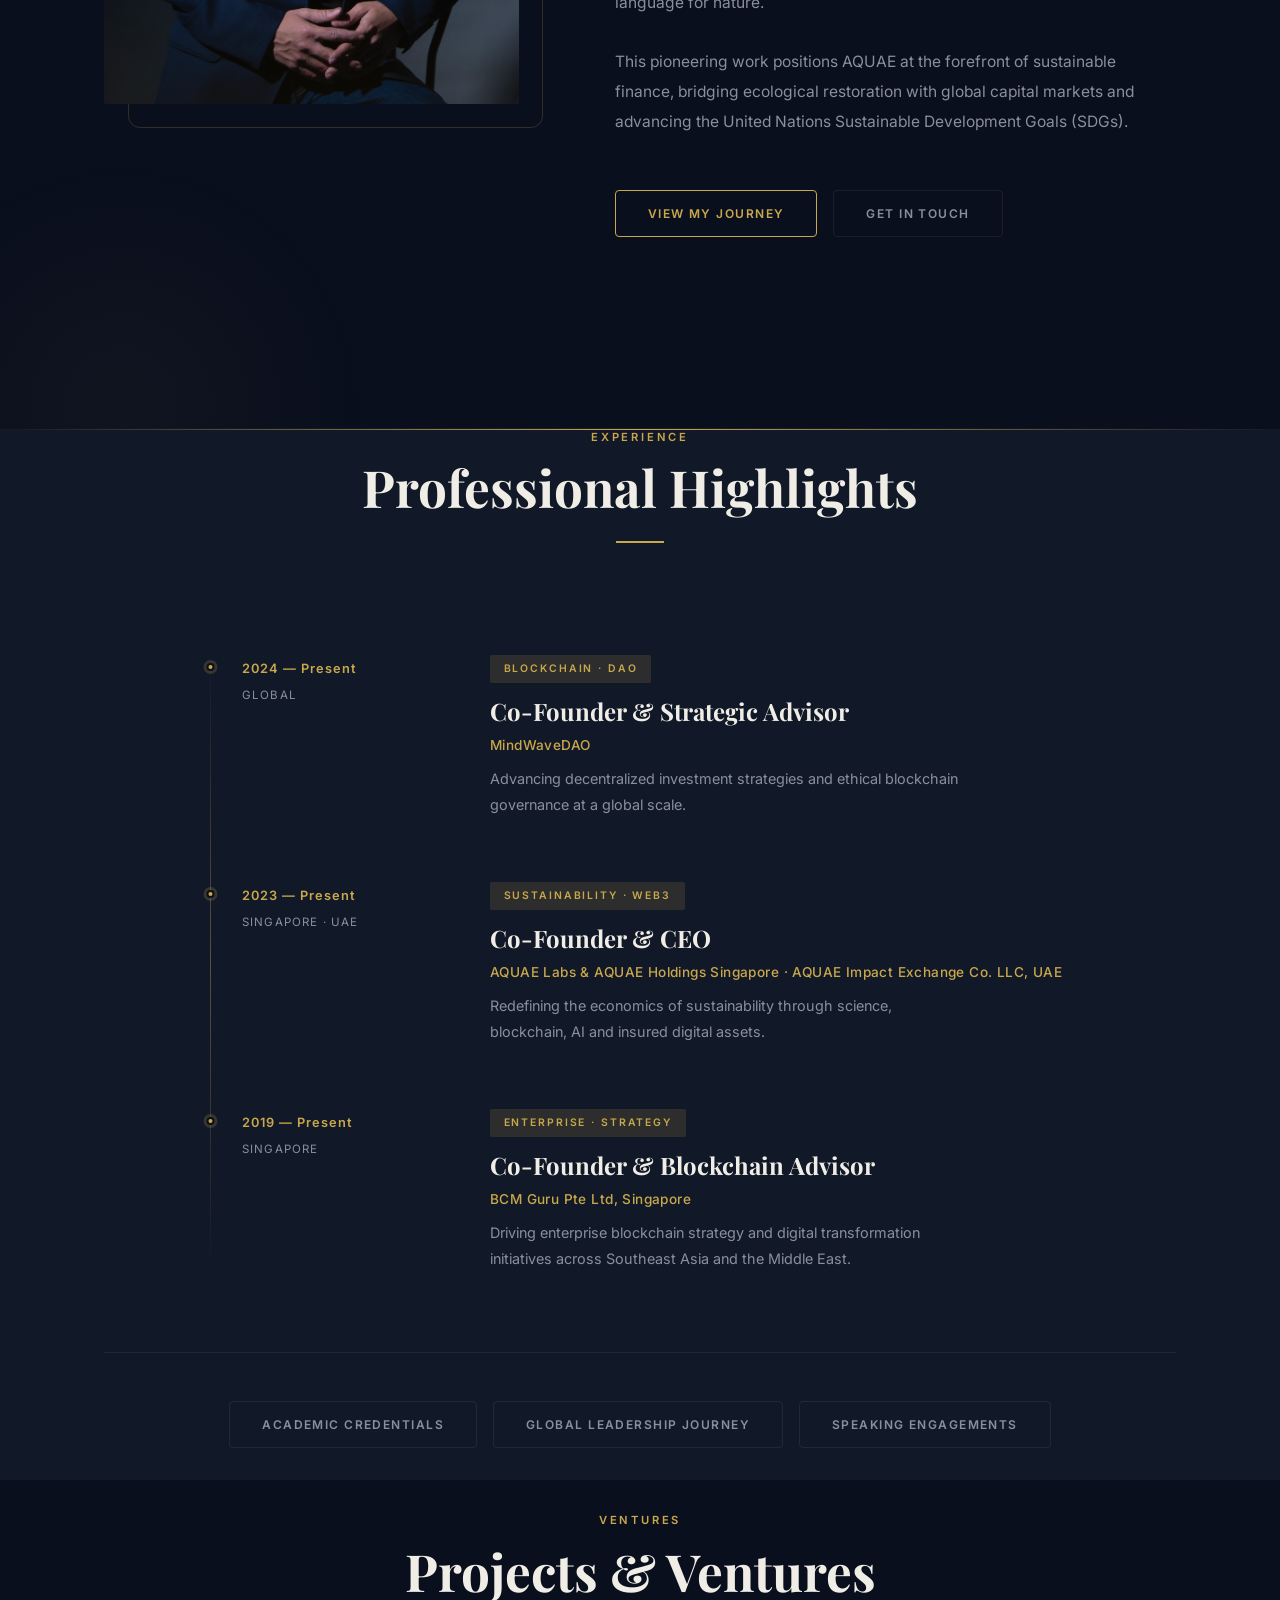
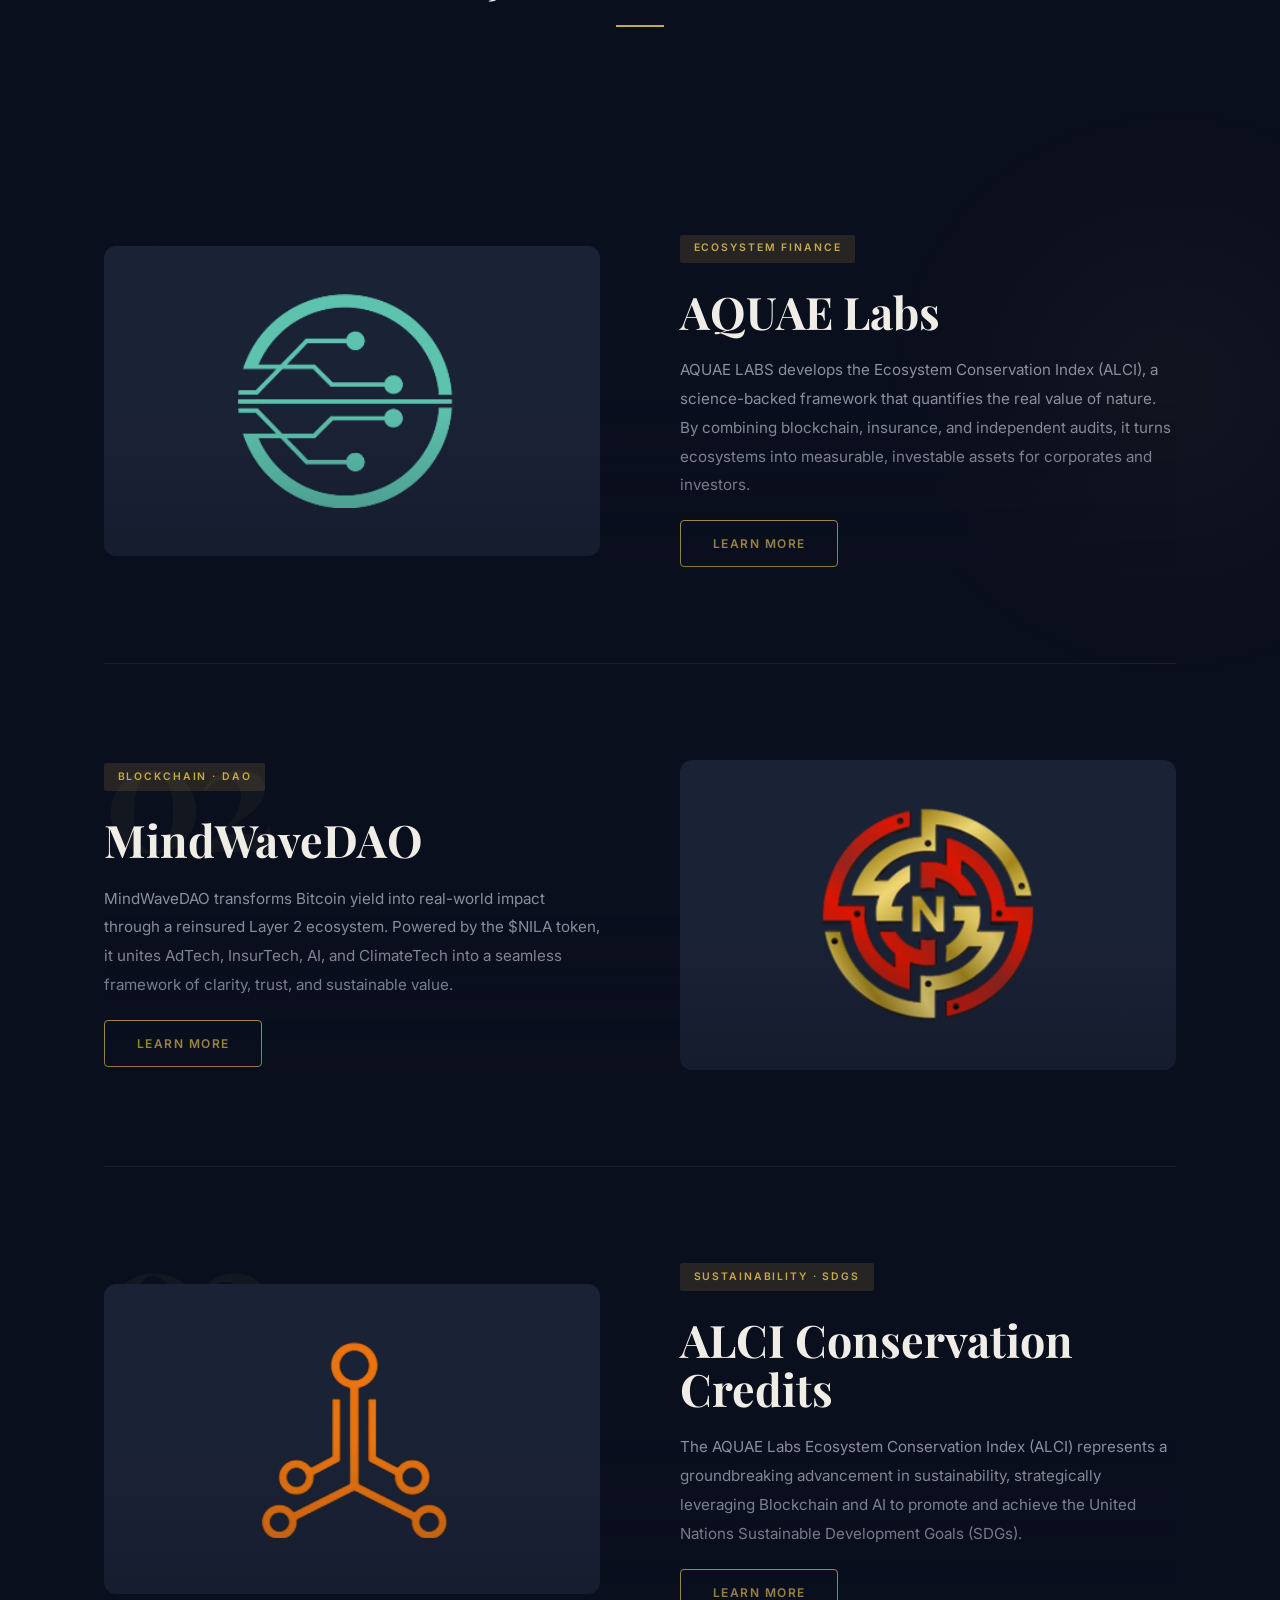
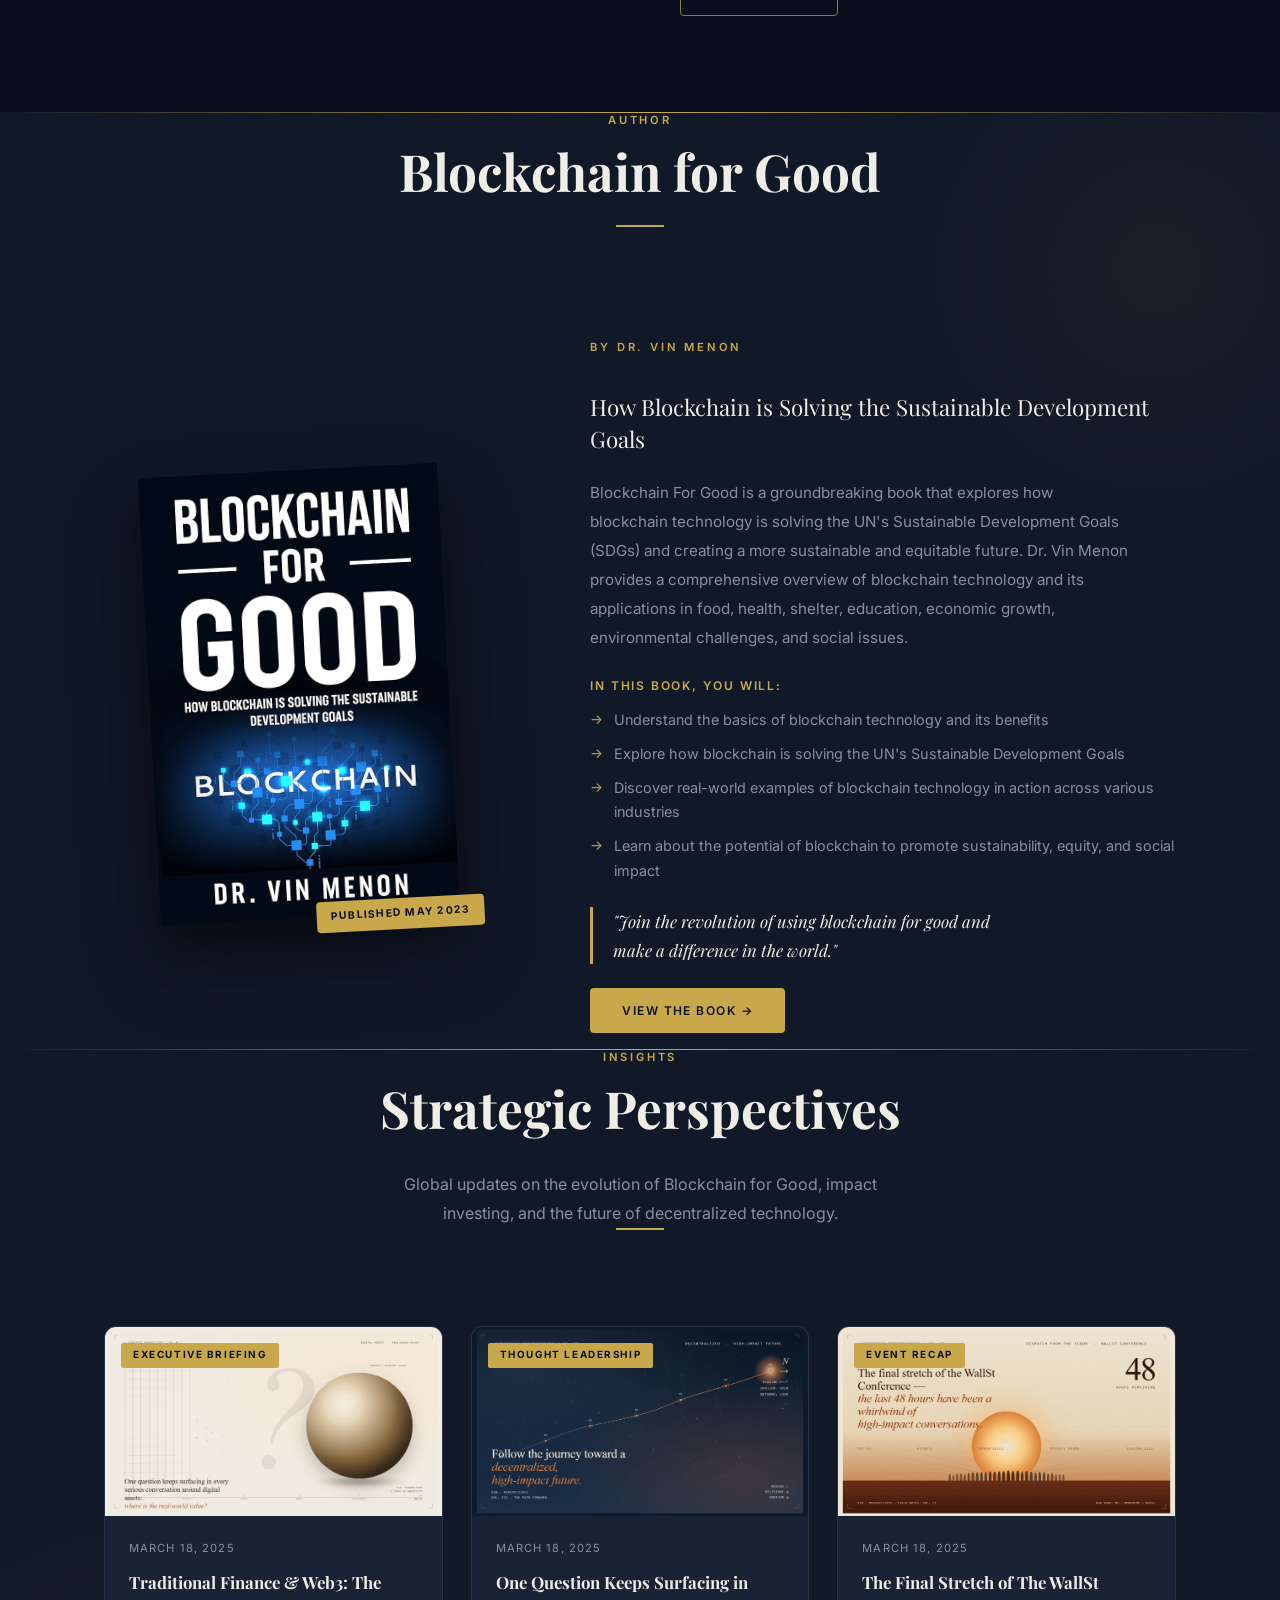
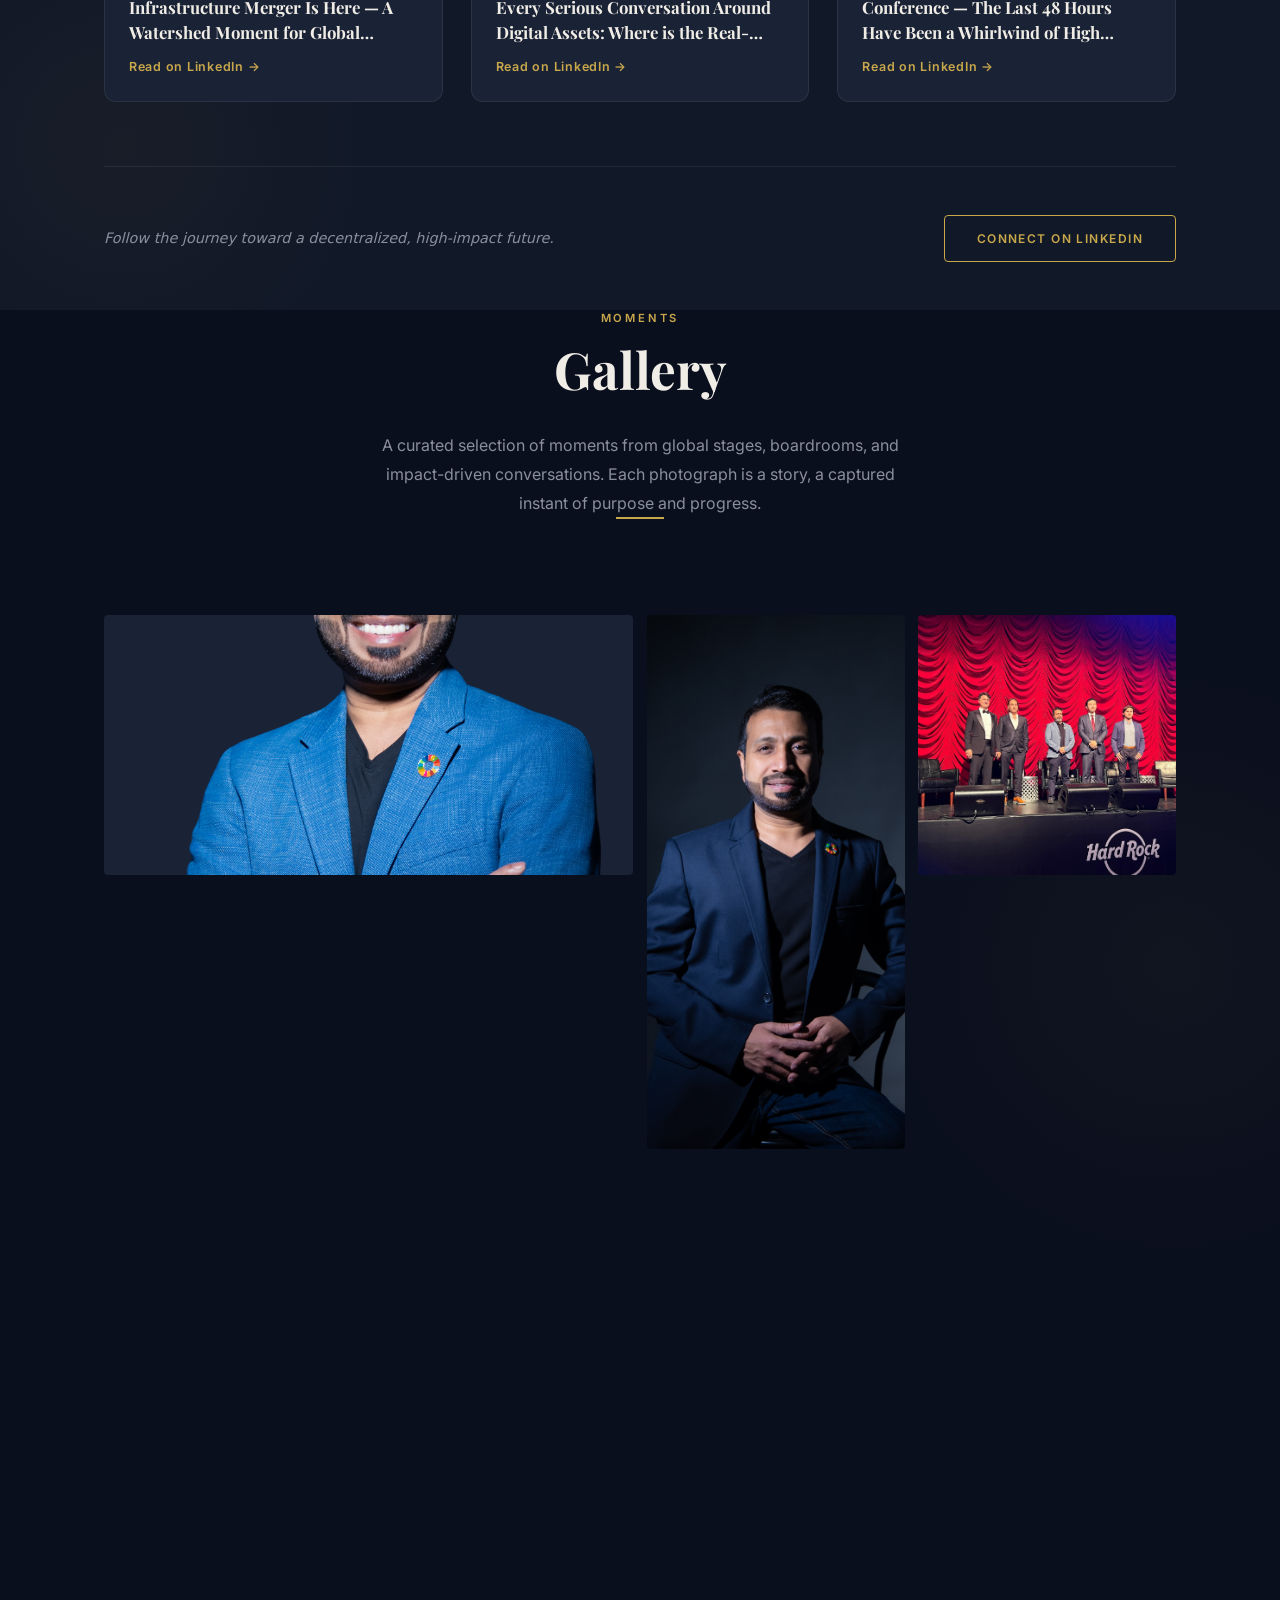
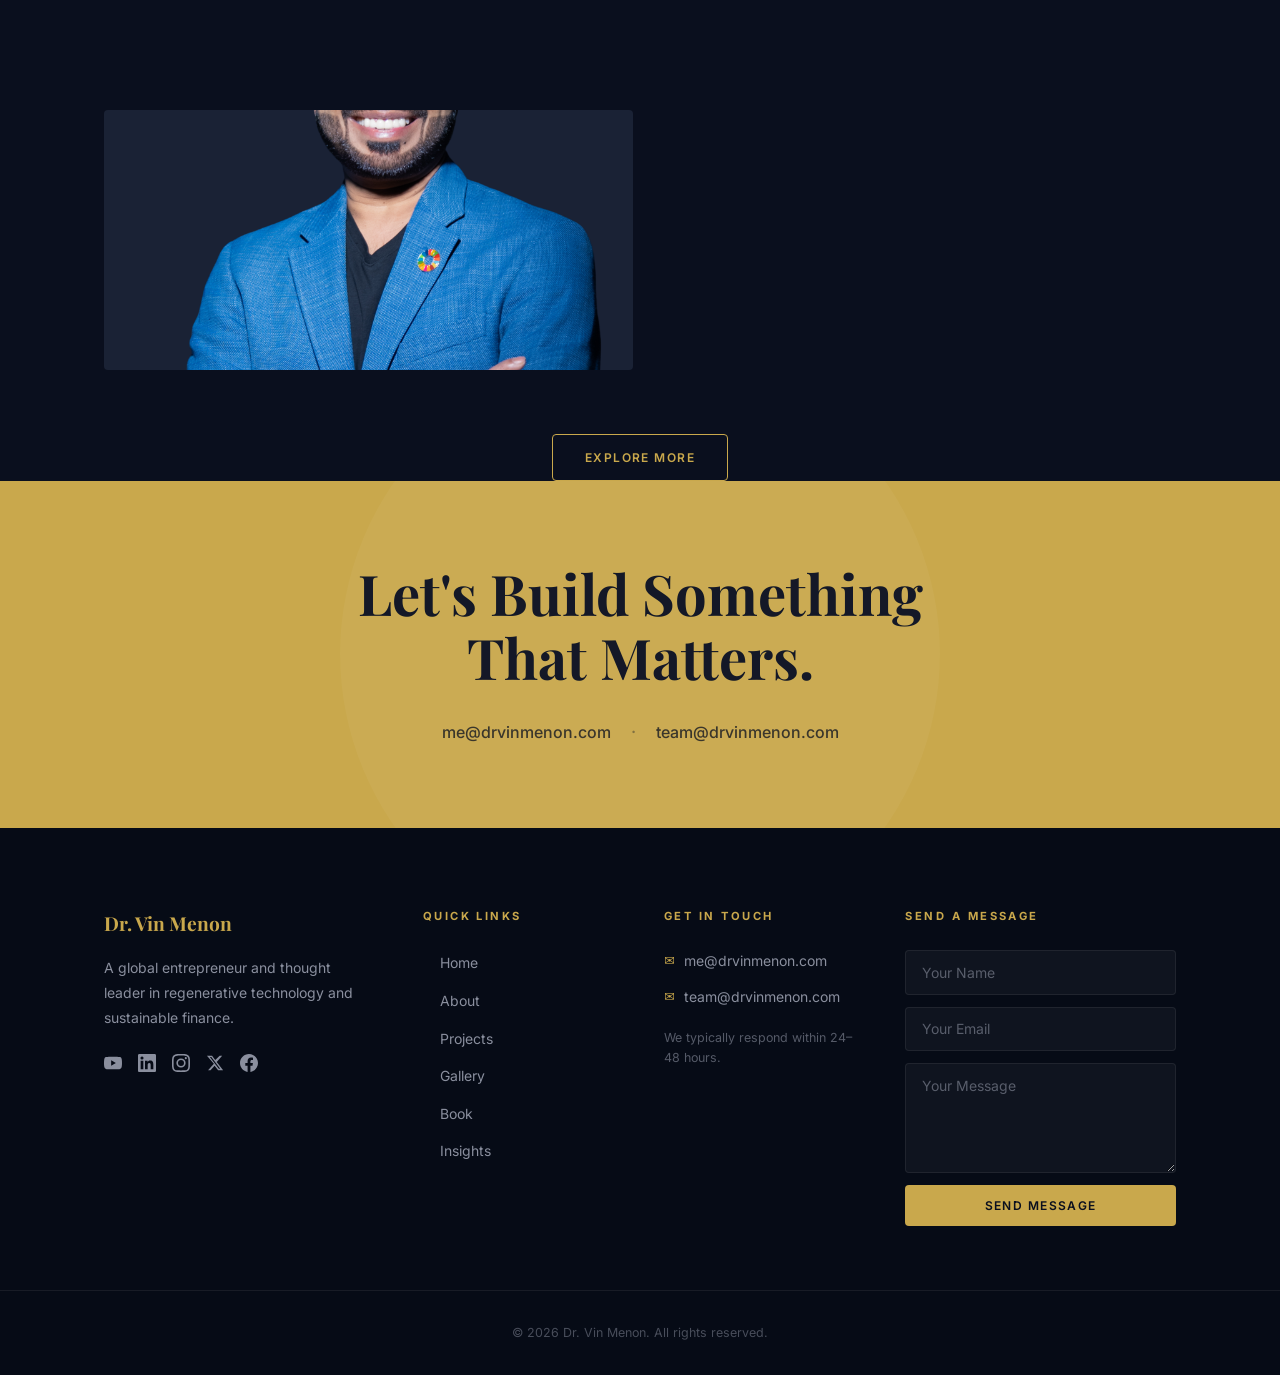
==== commit e8d9857c: "fix: navbar signature image, hero name size, social icons, button spacing and project image fit" ====
--- a/index.html
+++ b/index.html
@@ -20,7 +20,12 @@
       <div class="navbar__inner container flex-between">
 
         <a href="index.html" class="navbar__logo">
-          Dr. Vin Menon
+          <!-- Signature image replaces text logo -->
+          <img
+            src="assets/images/hero/vin-signature.png"
+            alt="Dr. Vin Menon"
+            class="navbar__logo-img"
+          >
         </a>
 
         <ul class="navbar__links">
@@ -69,21 +74,56 @@
           </p>
 
           <div class="hero__socials">
+            <!-- YouTube -->
             <a href="https://youtube.com" target="_blank"
                rel="noopener" class="hero__social-link"
-               aria-label="YouTube">YT</a>
+               aria-label="YouTube">
+              <svg xmlns="http://www.w3.org/2000/svg"
+                   width="18" height="18" viewBox="0 0 24 24"
+                   fill="currentColor">
+                <path d="M23.498 6.186a3.016 3.016 0 0 0-2.122-2.136C19.505 3.545 12 3.545 12 3.545s-7.505 0-9.377.505A3.017 3.017 0 0 0 .502 6.186C0 8.07 0 12 0 12s0 3.93.502 5.814a3.016 3.016 0 0 0 2.122 2.136c1.871.505 9.376.505 9.376.505s7.505 0 9.377-.505a3.015 3.015 0 0 0 2.122-2.136C24 15.93 24 12 24 12s0-3.93-.502-5.814zM9.545 15.568V8.432L15.818 12l-6.273 3.568z"/>
+              </svg>
+            </a>
+            <!-- LinkedIn -->
             <a href="https://linkedin.com" target="_blank"
                rel="noopener" class="hero__social-link"
-               aria-label="LinkedIn">LI</a>
+               aria-label="LinkedIn">
+              <svg xmlns="http://www.w3.org/2000/svg"
+                   width="18" height="18" viewBox="0 0 24 24"
+                   fill="currentColor">
+                <path d="M20.447 20.452h-3.554v-5.569c0-1.328-.027-3.037-1.852-3.037-1.853 0-2.136 1.445-2.136 2.939v5.667H9.351V9h3.414v1.561h.046c.477-.9 1.637-1.85 3.37-1.85 3.601 0 4.267 2.37 4.267 5.455v6.286zM5.337 7.433a2.062 2.062 0 0 1-2.063-2.065 2.064 2.064 0 1 1 2.063 2.065zm1.782 13.019H3.555V9h3.564v11.452zM22.225 0H1.771C.792 0 0 .774 0 1.729v20.542C0 23.227.792 24 1.771 24h20.451C23.2 24 24 23.227 24 22.271V1.729C24 .774 23.2 0 22.222 0h.003z"/>
+              </svg>
+            </a>
+            <!-- Instagram -->
             <a href="https://instagram.com" target="_blank"
                rel="noopener" class="hero__social-link"
-               aria-label="Instagram">IG</a>
+               aria-label="Instagram">
+              <svg xmlns="http://www.w3.org/2000/svg"
+                   width="18" height="18" viewBox="0 0 24 24"
+                   fill="currentColor">
+                <path d="M12 2.163c3.204 0 3.584.012 4.85.07 3.252.148 4.771 1.691 4.919 4.919.058 1.265.069 1.645.069 4.849 0 3.205-.012 3.584-.069 4.849-.149 3.225-1.664 4.771-4.919 4.919-1.266.058-1.644.07-4.85.07-3.204 0-3.584-.012-4.849-.07-3.26-.149-4.771-1.699-4.919-4.92-.058-1.265-.07-1.644-.07-4.849 0-3.204.013-3.583.07-4.849.149-3.227 1.664-4.771 4.919-4.919 1.266-.057 1.645-.069 4.849-.069zM12 0C8.741 0 8.333.014 7.053.072 2.695.272.273 2.69.073 7.052.014 8.333 0 8.741 0 12c0 3.259.014 3.668.072 4.948.2 4.358 2.618 6.78 6.98 6.98C8.333 23.986 8.741 24 12 24c3.259 0 3.668-.014 4.948-.072 4.354-.2 6.782-2.618 6.979-6.98.059-1.28.073-1.689.073-4.948 0-3.259-.014-3.667-.072-4.947-.196-4.354-2.617-6.78-6.979-6.98C15.668.014 15.259 0 12 0zm0 5.838a6.162 6.162 0 1 0 0 12.324 6.162 6.162 0 0 0 0-12.324zM12 16a4 4 0 1 1 0-8 4 4 0 0 1 0 8zm6.406-11.845a1.44 1.44 0 1 0 0 2.881 1.44 1.44 0 0 0 0-2.881z"/>
+              </svg>
+            </a>
+            <!-- X (Twitter) -->
             <a href="https://x.com" target="_blank"
                rel="noopener" class="hero__social-link"
-               aria-label="X">X</a>
+               aria-label="X">
+              <svg xmlns="http://www.w3.org/2000/svg"
+                   width="18" height="18" viewBox="0 0 24 24"
+                   fill="currentColor">
+                <path d="M18.244 2.25h3.308l-7.227 8.26 8.502 11.24H16.17l-4.714-6.231-5.401 6.231H2.744l7.73-8.835L1.254 2.25H8.08l4.253 5.622zm-1.161 17.52h1.833L7.084 4.126H5.117z"/>
+              </svg>
+            </a>
+            <!-- Facebook -->
             <a href="https://facebook.com" target="_blank"
                rel="noopener" class="hero__social-link"
-               aria-label="Facebook">FB</a>
+               aria-label="Facebook">
+              <svg xmlns="http://www.w3.org/2000/svg"
+                   width="18" height="18" viewBox="0 0 24 24"
+                   fill="currentColor">
+                <path d="M24 12.073c0-6.627-5.373-12-12-12s-12 5.373-12 12c0 5.99 4.388 10.954 10.125 11.854v-8.385H7.078v-3.47h3.047V9.43c0-3.007 1.792-4.669 4.533-4.669 1.312 0 2.686.235 2.686.235v2.953H15.83c-1.491 0-1.956.925-1.956 1.874v2.25h3.328l-.532 3.47h-2.796v8.385C19.612 23.027 24 18.062 24 12.073z"/>
+              </svg>
+            </a>
           </div>
 
           <div class="hero__cta">
@@ -905,41 +945,56 @@
             Replace with SVG icons later
           -->
           <div class="footer__socials">
-            <a
-              href="https://x.com"
-              target="_blank"
-              rel="noopener"
-              class="footer__social-link"
-              aria-label="X"
-            >X</a>
-            <a
-              href="https://linkedin.com"
-              target="_blank"
-              rel="noopener"
-              class="footer__social-link"
-              aria-label="LinkedIn"
-            >LI</a>
-            <a
-              href="https://youtube.com"
-              target="_blank"
-              rel="noopener"
-              class="footer__social-link"
-              aria-label="YouTube"
-            >YT</a>
-            <a
-              href="https://instagram.com"
-              target="_blank"
-              rel="noopener"
-              class="footer__social-link"
-              aria-label="Instagram"
-            >IG</a>
-            <a
-              href="https://facebook.com"
-              target="_blank"
-              rel="noopener"
-              class="footer__social-link"
-              aria-label="Facebook"
-            >FB</a>
+            <!-- YouTube -->
+            <a href="https://youtube.com" target="_blank"
+               rel="noopener" class="footer__social-link"
+               aria-label="YouTube">
+              <svg xmlns="http://www.w3.org/2000/svg"
+                   width="18" height="18" viewBox="0 0 24 24"
+                   fill="currentColor">
+                <path d="M23.498 6.186a3.016 3.016 0 0 0-2.122-2.136C19.505 3.545 12 3.545 12 3.545s-7.505 0-9.377.505A3.017 3.017 0 0 0 .502 6.186C0 8.07 0 12 0 12s0 3.93.502 5.814a3.016 3.016 0 0 0 2.122 2.136c1.871.505 9.376.505 9.376.505s7.505 0 9.377-.505a3.015 3.015 0 0 0 2.122-2.136C24 15.93 24 12 24 12s0-3.93-.502-5.814zM9.545 15.568V8.432L15.818 12l-6.273 3.568z"/>
+              </svg>
+            </a>
+            <!-- LinkedIn -->
+            <a href="https://linkedin.com" target="_blank"
+               rel="noopener" class="footer__social-link"
+               aria-label="LinkedIn">
+              <svg xmlns="http://www.w3.org/2000/svg"
+                   width="18" height="18" viewBox="0 0 24 24"
+                   fill="currentColor">
+                <path d="M20.447 20.452h-3.554v-5.569c0-1.328-.027-3.037-1.852-3.037-1.853 0-2.136 1.445-2.136 2.939v5.667H9.351V9h3.414v1.561h.046c.477-.9 1.637-1.85 3.37-1.85 3.601 0 4.267 2.37 4.267 5.455v6.286zM5.337 7.433a2.062 2.062 0 0 1-2.063-2.065 2.064 2.064 0 1 1 2.063 2.065zm1.782 13.019H3.555V9h3.564v11.452zM22.225 0H1.771C.792 0 0 .774 0 1.729v20.542C0 23.227.792 24 1.771 24h20.451C23.2 24 24 23.227 24 22.271V1.729C24 .774 23.2 0 22.222 0h.003z"/>
+              </svg>
+            </a>
+            <!-- Instagram -->
+            <a href="https://instagram.com" target="_blank"
+               rel="noopener" class="footer__social-link"
+               aria-label="Instagram">
+              <svg xmlns="http://www.w3.org/2000/svg"
+                   width="18" height="18" viewBox="0 0 24 24"
+                   fill="currentColor">
+                <path d="M12 2.163c3.204 0 3.584.012 4.85.07 3.252.148 4.771 1.691 4.919 4.919.058 1.265.069 1.645.069 4.849 0 3.205-.012 3.584-.069 4.849-.149 3.225-1.664 4.771-4.919 4.919-1.266.058-1.644.07-4.85.07-3.204 0-3.584-.012-4.849-.07-3.26-.149-4.771-1.699-4.919-4.92-.058-1.265-.07-1.644-.07-4.849 0-3.204.013-3.583.07-4.849.149-3.227 1.664-4.771 4.919-4.919 1.266-.057 1.645-.069 4.849-.069zM12 0C8.741 0 8.333.014 7.053.072 2.695.272.273 2.69.073 7.052.014 8.333 0 8.741 0 12c0 3.259.014 3.668.072 4.948.2 4.358 2.618 6.78 6.98 6.98C8.333 23.986 8.741 24 12 24c3.259 0 3.668-.014 4.948-.072 4.354-.2 6.782-2.618 6.979-6.98.059-1.28.073-1.689.073-4.948 0-3.259-.014-3.667-.072-4.947-.196-4.354-2.617-6.78-6.979-6.98C15.668.014 15.259 0 12 0zm0 5.838a6.162 6.162 0 1 0 0 12.324 6.162 6.162 0 0 0 0-12.324zM12 16a4 4 0 1 1 0-8 4 4 0 0 1 0 8zm6.406-11.845a1.44 1.44 0 1 0 0 2.881 1.44 1.44 0 0 0 0-2.881z"/>
+              </svg>
+            </a>
+            <!-- X (Twitter) -->
+            <a href="https://x.com" target="_blank"
+               rel="noopener" class="footer__social-link"
+               aria-label="X">
+              <svg xmlns="http://www.w3.org/2000/svg"
+                   width="18" height="18" viewBox="0 0 24 24"
+                   fill="currentColor">
+                <path d="M18.244 2.25h3.308l-7.227 8.26 8.502 11.24H16.17l-4.714-6.231-5.401 6.231H2.744l7.73-8.835L1.254 2.25H8.08l4.253 5.622zm-1.161 17.52h1.833L7.084 4.126H5.117z"/>
+              </svg>
+            </a>
+            <!-- Facebook -->
+            <a href="https://facebook.com" target="_blank"
+               rel="noopener" class="footer__social-link"
+               aria-label="Facebook">
+              <svg xmlns="http://www.w3.org/2000/svg"
+                   width="18" height="18" viewBox="0 0 24 24"
+                   fill="currentColor">
+                <path d="M24 12.073c0-6.627-5.373-12-12-12s-12 5.373-12 12c0 5.99 4.388 10.954 10.125 11.854v-8.385H7.078v-3.47h3.047V9.43c0-3.007 1.792-4.669 4.533-4.669 1.312 0 2.686.235 2.686.235v2.953H15.83c-1.491 0-1.956.925-1.956 1.874v2.25h3.328l-.532 3.47h-2.796v8.385C19.612 23.027 24 18.062 24 12.073z"/>
+              </svg>
+            </a>
           </div>
 
         </div>
--- a/css/sections.css
+++ b/css/sections.css
@@ -34,10 +34,45 @@
   letter-spacing: 0.02em;
   text-decoration: none;
   transition: opacity var(--transition-base);
+  /* Flex allows the signature image to sit
+     centered inside the anchor tag */
+  display: flex;
+  align-items: center;
+  padding: 0;
 }
 
 .navbar__logo:hover {
   opacity: 0.8;
+}
+
+/*
+  Navbar signature image
+  The signature is white on transparent background.
+  No filter needed — white shows naturally on the
+  dark navbar background.
+  We just control the size and hover behavior.
+*/
+.navbar__logo-img {
+  height: 44px;
+  width: auto;
+  max-width: 180px;
+  display: block;
+  object-fit: contain;
+  opacity: 0.92;
+  transition: opacity var(--transition-base);
+}
+
+.navbar__logo:hover .navbar__logo-img {
+  opacity: 0.7;
+}
+
+/*
+  Remove any inherited filter or blend mode
+  that may have been applied previously
+*/
+.navbar__logo {
+  background: transparent;
+  mix-blend-mode: normal;
 }
 
 .navbar__links {
@@ -194,7 +229,7 @@
 
 .hero__name {
   font-family: var(--font-serif);
-  font-size: clamp(3.8rem, 8vw, 7.5rem);
+  font-size: clamp(2.8rem, 6vw, 5.5rem);
   font-weight: 700;
   line-height: 0.92;
   color: var(--color-text);
@@ -357,6 +392,9 @@
 #about {
   position: relative;
   overflow: hidden;
+  /* Extra bottom padding gives buttons room to breathe
+     near the section border */
+  padding-bottom: calc(var(--section-padding) + 2rem);
 }
 
 #about::before {
@@ -438,6 +476,9 @@
   gap: 1rem;
   flex-wrap: wrap;
   padding-top: 0.5rem;
+  /* Breathing room above and below the CTA buttons */
+  margin-top: 1rem;
+  padding-bottom: 2rem;
 }
 
 @media (max-width: 1024px) {
@@ -629,6 +670,10 @@
   margin-top: 5rem;
   padding-top: 3rem;
   border-top: 1px solid var(--color-border);
+  /* Extra margin and padding so buttons don't
+     sit too close to the section bottom edge */
+  margin-bottom: 2rem;
+  padding-bottom: 2rem;
 }
 
 @media (max-width: 768px) {
@@ -763,13 +808,24 @@
   aspect-ratio: 16 / 10;
   border-radius: var(--radius-md);
   overflow: hidden;
+  /* Dark background shows behind logos so
+     transparent PNGs don't look broken */
+  background: var(--color-surface-2);
+  /* Padding inside the frame gives logos
+     breathing room and prevents cropping */
+  padding: 2rem;
 }
 
 .project__image .image-frame img {
   width: 100%;
   height: 100%;
-  object-fit: cover;
+  /* contain keeps the full logo visible
+     instead of cropping it like cover would */
+  object-fit: contain;
   transition: transform var(--transition-slow);
+  /* Inner padding stops logos touching the
+     padded frame edges */
+  padding: 1rem;
 }
 
 .project__image .image-frame:hover img {
@@ -1010,6 +1066,9 @@
   flex-direction: column;
   align-items: flex-start;
   gap: 1.5rem;
+  /* Adds space below the CTA button at the
+     bottom of the editorial column */
+  padding-bottom: 1rem;
 }
 
 /*
@@ -1436,6 +1495,10 @@
   gap: 2rem;
   padding-top: 3rem;
   border-top: 1px solid var(--color-border);
+  /* Keeps the LinkedIn button away from the
+     section's bottom edge */
+  margin-bottom: 2rem;
+  padding-bottom: 1rem;
 }
 
 /*
@@ -2281,3 +2344,343 @@
     right: 1.25rem;
   }
 }
+
+/* =============================================
+   FINAL POLISH AND MOBILE FIXES
+   Small but important details that elevate
+   the overall quality and feel of the website.
+   Applied after all sections are complete.
+   ============================================= */
+
+/*
+  SMOOTH PAGE TRANSITIONS
+  Adds a very subtle fade in when the page
+  first loads so it never feels like content
+  is just snapping into place abruptly.
+*/
+@keyframes pageFadeIn {
+  from { opacity: 0; }
+  to   { opacity: 1; }
+}
+
+body {
+  animation: pageFadeIn 0.4s ease forwards;
+}
+
+/*
+  SELECTION COLOR
+  When the user highlights text on the page
+  it shows gold background with dark text
+  matching the brand color palette.
+*/
+::selection {
+  background: rgba(201, 168, 76, 0.3);
+  color: var(--color-text);
+}
+
+/*
+  FOCUS VISIBLE STYLES
+  When users navigate with keyboard the
+  focused element gets a clear gold outline.
+  This is important for accessibility.
+  Using focus-visible means mouse clicks
+  do not show the outline — only keyboard.
+*/
+:focus-visible {
+  outline: 2px solid var(--color-accent);
+  outline-offset: 3px;
+  border-radius: var(--radius-sm);
+}
+
+/*
+  IMPROVED HERO IMAGE DISPLAY
+  Ensures the hero portrait fills its frame
+  correctly and focuses on the face area
+  on all screen sizes.
+*/
+.hero__image-frame img {
+  object-position: top center;
+}
+
+/*
+  ABOUT IMAGE POLISH
+  Adds a very subtle gold tint overlay on
+  the about image to tie it visually into
+  the gold accent color of the page.
+*/
+.about__image .image-frame::after {
+  content: '';
+  position: absolute;
+  inset: 0;
+  background: linear-gradient(
+    to bottom,
+    transparent 60%,
+    rgba(201, 168, 76, 0.06) 100%
+  );
+  pointer-events: none;
+  z-index: 1;
+}
+
+/*
+  PROJECT IMAGE OVERLAY
+  Adds a subtle dark gradient at the bottom
+  of each project image to help the image
+  feel grounded and premium.
+*/
+.project__image .image-frame::after {
+  content: '';
+  position: absolute;
+  inset: 0;
+  background: linear-gradient(
+    to top,
+    rgba(10, 15, 30, 0.3) 0%,
+    transparent 50%
+  );
+  pointer-events: none;
+  z-index: 1;
+}
+
+/*
+  GALLERY IMAGE PLACEHOLDER BACKGROUND
+  When gallery images are still loading or
+  missing this gives the grid a consistent
+  dark surface look instead of blank white.
+*/
+.gallery__item {
+  background: var(--color-surface-2);
+}
+
+/*
+  IMPROVED SECTION TRANSITIONS
+  Adds a very subtle top border glow to
+  alternating sections to help them feel
+  visually separated without hard lines.
+*/
+#about::after {
+  content: '';
+  position: absolute;
+  bottom: 0;
+  left: 0;
+  right: 0;
+  height: 1px;
+  background: linear-gradient(
+    to right,
+    transparent,
+    var(--color-border),
+    transparent
+  );
+}
+
+/*
+  BUTTON ACTIVE STATE
+  When a button is clicked it scales down
+  very slightly giving tactile feedback.
+*/
+.btn:active {
+  transform: scale(0.97);
+}
+
+/*
+  NAVBAR LOGO HOVER ANIMATION
+  Adds a subtle scale effect on the navbar
+  logo when hovered for a premium feel.
+*/
+.navbar__logo {
+  display: inline-block;
+  transition:
+    opacity var(--transition-base),
+    transform var(--transition-base);
+}
+
+.navbar__logo:hover {
+  opacity: 0.85;
+  transform: scale(1.02);
+}
+
+/*
+  IMPROVED MOBILE HERO
+  On small screens the hero name was
+  slightly too large causing overflow.
+  This tightens it for very small devices.
+*/
+@media (max-width: 380px) {
+  .hero__name {
+    font-size: 2.2rem;
+  }
+
+  .hero__eyebrow {
+    font-size: 0.65rem;
+    letter-spacing: 0.12em;
+  }
+
+  .hero__tagline {
+    font-size: 0.95rem;
+  }
+}
+
+/*
+  MOBILE FOOTER CTA BAND FIX
+  On small screens the CTA heading was
+  overflowing on some devices. This ensures
+  it wraps cleanly at all sizes.
+*/
+@media (max-width: 480px) {
+  .footer__cta-heading {
+    font-size: clamp(1.6rem, 8vw, 2.2rem);
+    word-break: break-word;
+  }
+}
+
+/*
+  MOBILE NAVBAR HEIGHT FIX
+  Ensures the mobile full screen menu
+  accounts for devices with dynamic
+  browser toolbars at the bottom.
+*/
+@media (max-width: 768px) {
+  .navbar__links {
+    min-height: 100svh;
+  }
+}
+
+/*
+  PERSPECTIVES GRID FIX
+  On tablet sizes the three cards were
+  sometimes creating an orphaned single
+  card on the last row. This centers it.
+*/
+@media (max-width: 1024px) {
+  .perspectives__grid {
+    justify-items: center;
+  }
+
+  .post__card {
+    width: 100%;
+  }
+}
+
+/*
+  HIGHLIGHT TIMELINE MOBILE FIX
+  On very small screens the timeline dot
+  and line were slightly misaligned.
+  This corrects the positioning.
+*/
+@media (max-width: 380px) {
+  .highlights__timeline {
+    padding-left: 1rem;
+  }
+
+  .highlight__item::before {
+    left: -1rem;
+    width: 6px;
+    height: 6px;
+  }
+}
+
+/*
+  BOOK COVER MOBILE FIX
+  On small screens the tilted book cover
+  was getting clipped by the section overflow.
+  Reduce the tilt on mobile.
+*/
+@media (max-width: 480px) {
+  .book__cover-frame {
+    transform: rotate(-1deg);
+  }
+
+  .book__cover-frame:hover {
+    transform: rotate(0deg);
+  }
+}
+
+/*
+  GALLERY GRID MOBILE FIX
+  On very small screens ensure all gallery
+  items are the same height for consistency.
+*/
+@media (max-width: 380px) {
+  .gallery__grid {
+    grid-auto-rows: 180px;
+  }
+
+  .gallery__item--wide {
+    grid-column: span 1;
+  }
+
+  .gallery__caption {
+    opacity: 1;
+    background: linear-gradient(
+      to top,
+      rgba(0, 0, 0, 0.8) 0%,
+      transparent 100%
+    );
+  }
+}
+
+/*
+  IMPROVED SCROLLBAR STYLING
+  Custom scrollbar that matches the dark
+  color palette for browsers that support it.
+  Firefox uses scrollbar-color property.
+  Chrome and Edge use webkit pseudo elements.
+*/
+html {
+  scrollbar-color: var(--color-accent) var(--color-surface);
+  scrollbar-width: thin;
+}
+
+::-webkit-scrollbar {
+  width: 6px;
+}
+
+::-webkit-scrollbar-track {
+  background: var(--color-surface);
+}
+
+::-webkit-scrollbar-thumb {
+  background: var(--color-accent);
+  border-radius: 3px;
+}
+
+::-webkit-scrollbar-thumb:hover {
+  background: var(--color-text);
+}
+
+/*
+  IMAGE LOADING OPTIMIZATION
+  Adds a subtle shimmer background to all
+  images while they are loading so the page
+  never shows blank white rectangles.
+*/
+img {
+  background: var(--color-surface-2);
+}
+
+/*
+  PRINT STYLES
+  Basic print styles so the page looks
+  reasonable if someone prints it.
+  Hides interactive elements and resets
+  colors to black on white.
+*/
+@media print {
+  .navbar,
+  .scroll-top,
+  .hero__socials,
+  .footer__cta-band,
+  .footer__form-wrap {
+    display: none;
+  }
+
+  body {
+    background: white;
+    color: black;
+  }
+
+  .section-title,
+  .hero__name,
+  .project__title,
+  .highlight__role {
+    color: black;
+  }
+}
